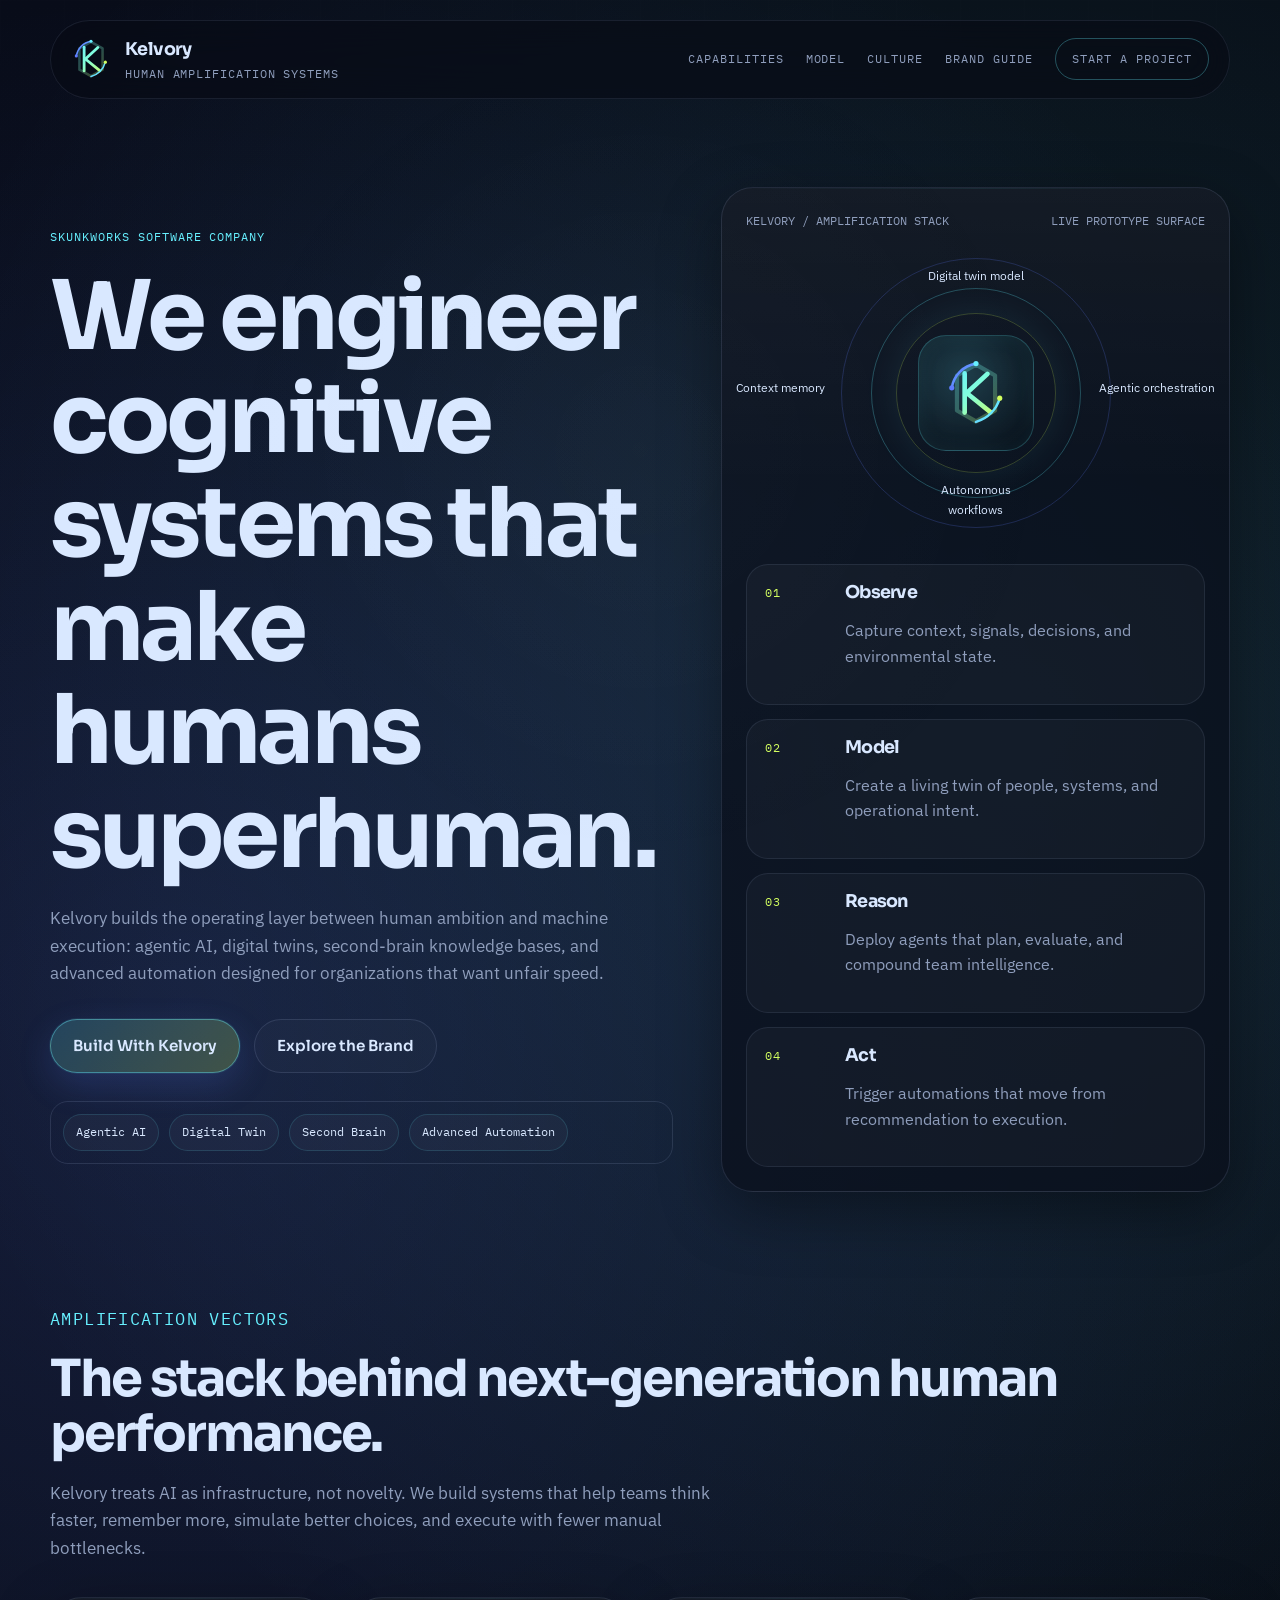
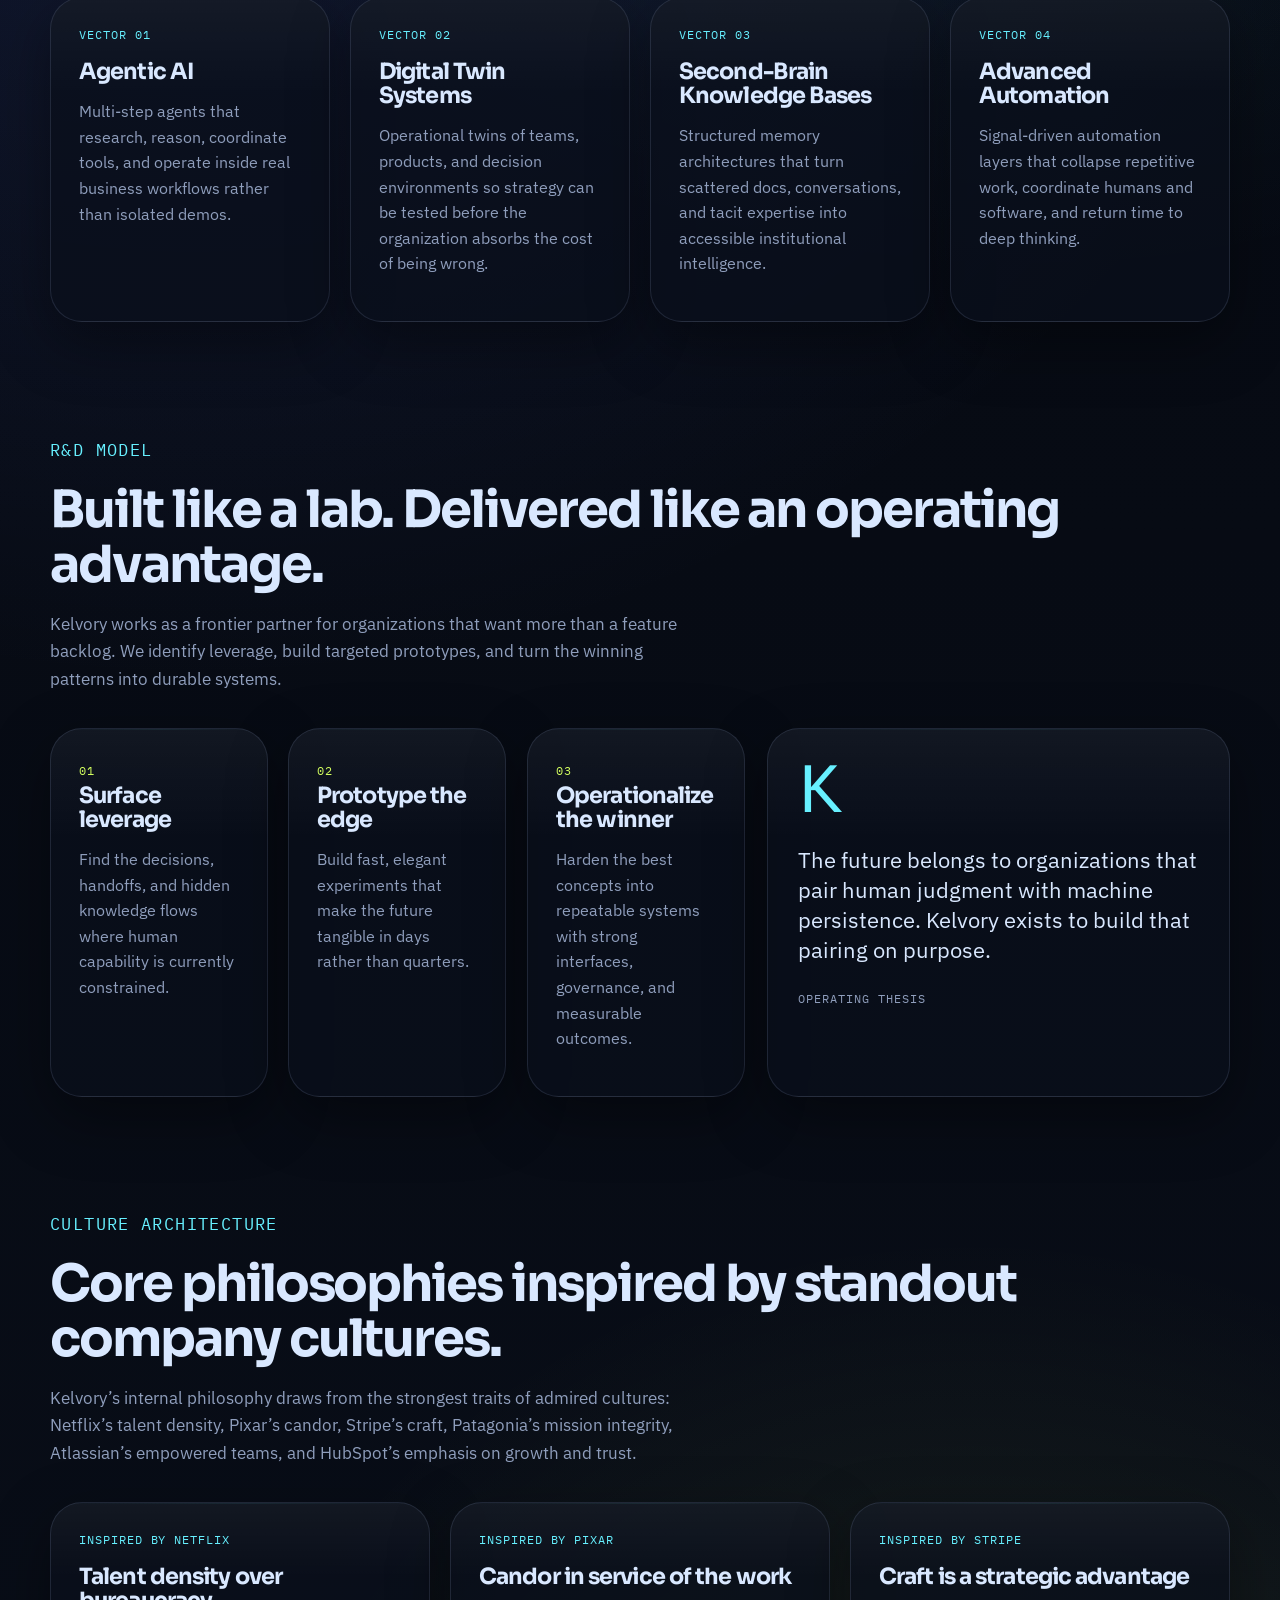
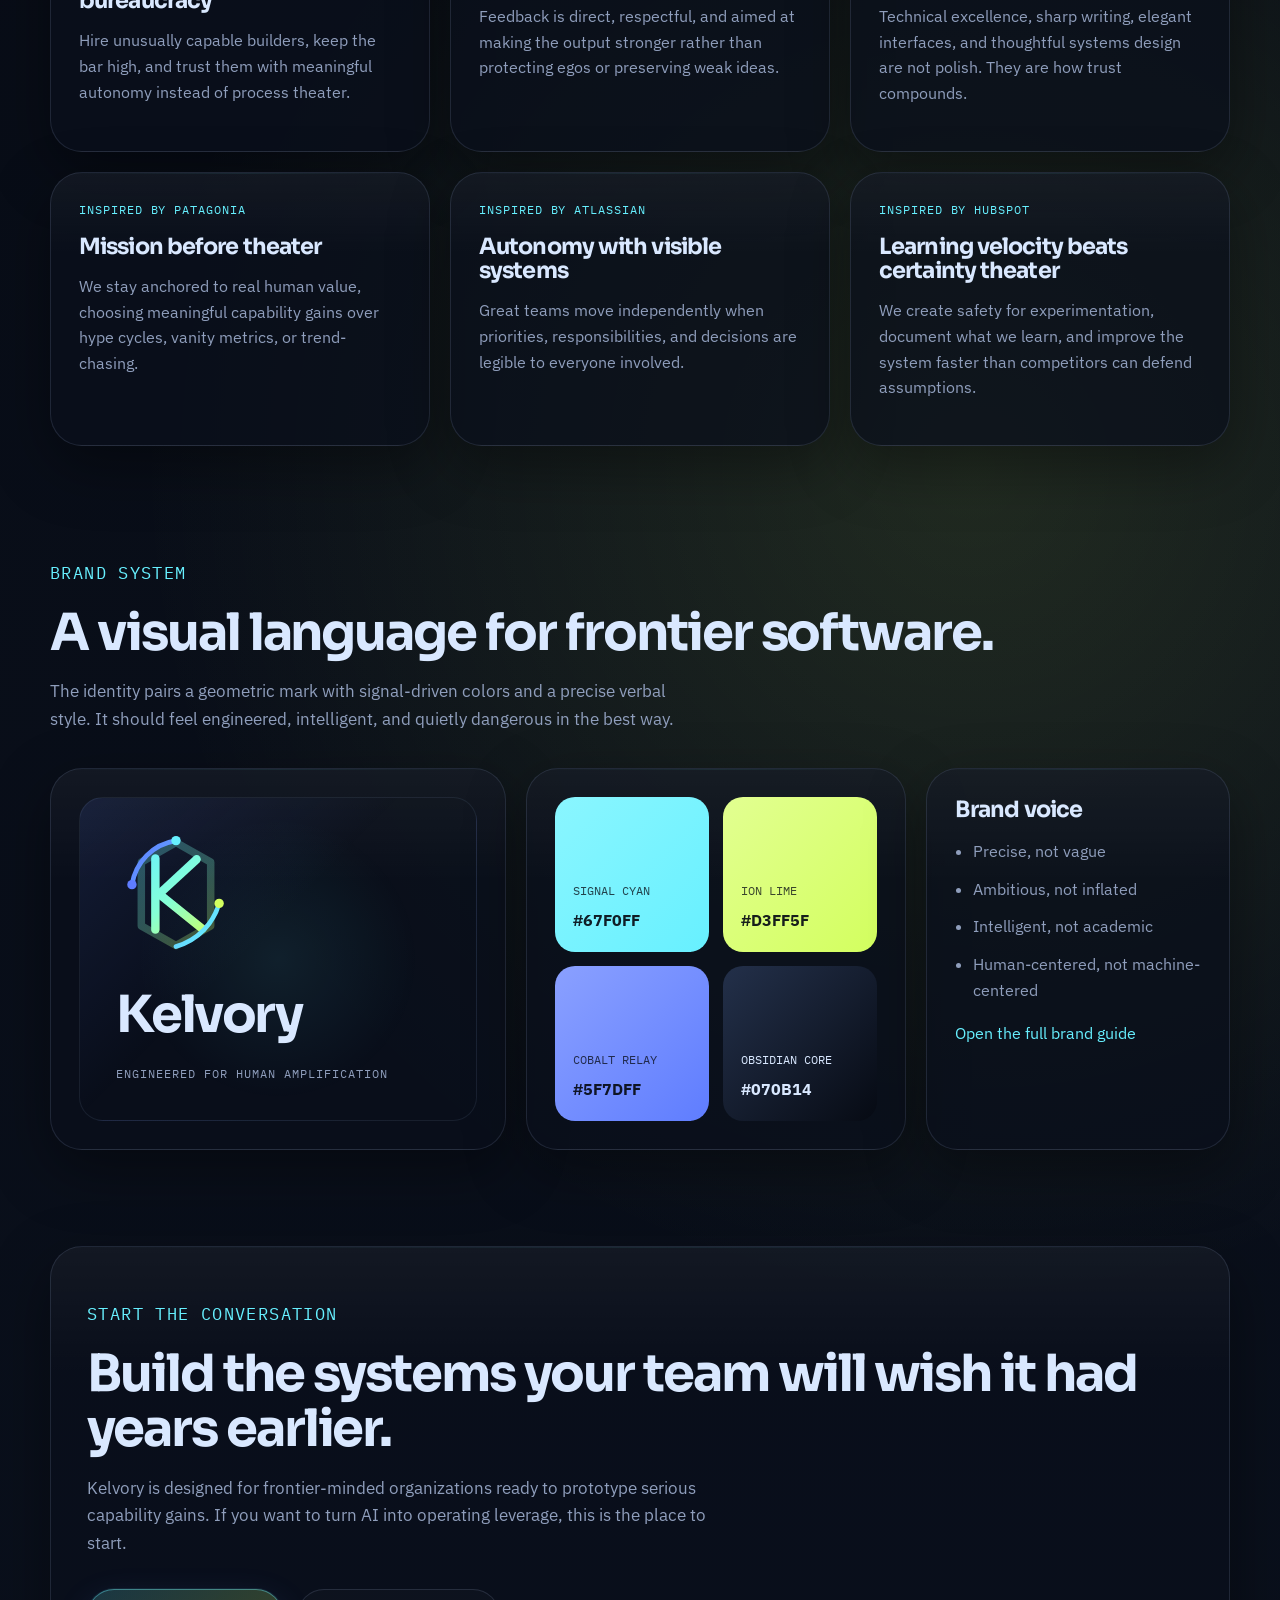
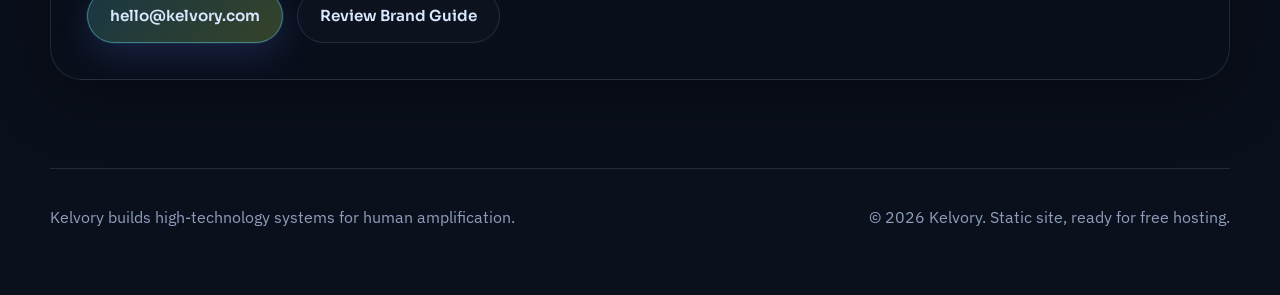
==== index.html @ db25cf28 "Initial Kelvory site" ====
<!doctype html>
<html lang="en">
  <head>
    <meta charset="utf-8">
    <meta name="viewport" content="width=device-width, initial-scale=1">
    <title>Kelvory | Engineered for Human Amplification</title>
    <meta
      name="description"
      content="Kelvory is a high-technology skunkworks company building agentic AI, digital twins, second-brain knowledge systems, and advanced automation."
    >
    <meta name="theme-color" content="#070b14">
    <link rel="icon" type="image/svg+xml" href="assets/favicon.svg">
    <link rel="preconnect" href="https://fonts.googleapis.com">
    <link rel="preconnect" href="https://fonts.gstatic.com" crossorigin>
    <link
      href="https://fonts.googleapis.com/css2?family=IBM+Plex+Mono:wght@400;500&family=IBM+Plex+Sans:wght@400;500;600;700&family=Sora:wght@400;600;700;800&display=swap"
      rel="stylesheet"
    >
    <link rel="stylesheet" href="styles.css">
  </head>
  <body>
    <div class="site-shell">
      <header class="site-header">
        <a class="brand" href="index.html" aria-label="Kelvory home">
          <img src="assets/logo-symbol.svg" alt="Kelvory logo symbol" width="40" height="40">
          <span class="brand-lockup">
            <strong>Kelvory</strong>
            <small>Human Amplification Systems</small>
          </span>
        </a>

        <nav class="site-nav" aria-label="Primary">
          <a href="#vectors">Capabilities</a>
          <a href="#model">Model</a>
          <a href="#culture">Culture</a>
          <a href="brand-guide.html">Brand Guide</a>
          <a class="nav-cta" href="#contact">Start a Project</a>
        </nav>
      </header>

      <main>
        <section class="section hero" id="top">
          <div class="hero-copy" data-reveal>
            <p class="eyebrow">Skunkworks Software Company</p>
            <h1>We engineer cognitive systems that make humans superhuman.</h1>
            <p class="hero-lede">
              Kelvory builds the operating layer between human ambition and machine execution:
              agentic AI, digital twins, second-brain knowledge bases, and advanced automation
              designed for organizations that want unfair speed.
            </p>

            <div class="cta-row">
              <a class="button button-primary" href="#contact">Build With Kelvory</a>
              <a class="button button-secondary" href="brand-guide.html">Explore the Brand</a>
            </div>

            <div class="signal-bar" aria-label="Kelvory positioning">
              <span>Agentic AI</span>
              <span>Digital Twin</span>
              <span>Second Brain</span>
              <span>Advanced Automation</span>
            </div>
          </div>

          <div class="hero-visual" data-reveal>
            <div class="lab-panel">
              <div class="panel-chrome">
                <span>Kelvory / Amplification Stack</span>
                <span>Live Prototype Surface</span>
              </div>

              <div class="signal-core" aria-hidden="true">
                <div class="core-ring"></div>
                <div class="core-ring alt"></div>
                <div class="core-ring pulse"></div>
                <div class="core-node">
                  <img src="assets/logo-symbol.svg" alt="" width="66" height="66">
                </div>
                <span class="core-label top">Digital twin model</span>
                <span class="core-label right">Agentic orchestration</span>
                <span class="core-label left">Context memory</span>
                <span class="core-label bottom">Autonomous workflows</span>
              </div>

              <div class="stack-list">
                <article class="stack-row">
                  <span class="stack-index">01</span>
                  <div>
                    <h2>Observe</h2>
                    <p>Capture context, signals, decisions, and environmental state.</p>
                  </div>
                </article>
                <article class="stack-row">
                  <span class="stack-index">02</span>
                  <div>
                    <h2>Model</h2>
                    <p>Create a living twin of people, systems, and operational intent.</p>
                  </div>
                </article>
                <article class="stack-row">
                  <span class="stack-index">03</span>
                  <div>
                    <h2>Reason</h2>
                    <p>Deploy agents that plan, evaluate, and compound team intelligence.</p>
                  </div>
                </article>
                <article class="stack-row">
                  <span class="stack-index">04</span>
                  <div>
                    <h2>Act</h2>
                    <p>Trigger automations that move from recommendation to execution.</p>
                  </div>
                </article>
              </div>
            </div>
          </div>
        </section>

        <section class="section" id="vectors">
          <div class="section-heading" data-reveal>
            <p class="eyebrow">Amplification Vectors</p>
            <h2>The stack behind next-generation human performance.</h2>
            <p>
              Kelvory treats AI as infrastructure, not novelty. We build systems that help teams
              think faster, remember more, simulate better choices, and execute with fewer manual
              bottlenecks.
            </p>
          </div>

          <div class="card-grid">
            <article class="feature-card" data-reveal>
              <p class="card-tag">Vector 01</p>
              <h3>Agentic AI</h3>
              <p>
                Multi-step agents that research, reason, coordinate tools, and operate inside real
                business workflows rather than isolated demos.
              </p>
            </article>

            <article class="feature-card" data-reveal>
              <p class="card-tag">Vector 02</p>
              <h3>Digital Twin Systems</h3>
              <p>
                Operational twins of teams, products, and decision environments so strategy can be
                tested before the organization absorbs the cost of being wrong.
              </p>
            </article>

            <article class="feature-card" data-reveal>
              <p class="card-tag">Vector 03</p>
              <h3>Second-Brain Knowledge Bases</h3>
              <p>
                Structured memory architectures that turn scattered docs, conversations, and tacit
                expertise into accessible institutional intelligence.
              </p>
            </article>

            <article class="feature-card" data-reveal>
              <p class="card-tag">Vector 04</p>
              <h3>Advanced Automation</h3>
              <p>
                Signal-driven automation layers that collapse repetitive work, coordinate humans
                and software, and return time to deep thinking.
              </p>
            </article>
          </div>
        </section>

        <section class="section" id="model">
          <div class="section-heading" data-reveal>
            <p class="eyebrow">R&amp;D Model</p>
            <h2>Built like a lab. Delivered like an operating advantage.</h2>
            <p>
              Kelvory works as a frontier partner for organizations that want more than a feature
              backlog. We identify leverage, build targeted prototypes, and turn the winning
              patterns into durable systems.
            </p>
          </div>

          <div class="process-layout">
            <div class="process-grid">
              <article class="process-card" data-reveal>
                <span class="process-step">01</span>
                <h3>Surface leverage</h3>
                <p>
                  Find the decisions, handoffs, and hidden knowledge flows where human capability
                  is currently constrained.
                </p>
              </article>

              <article class="process-card" data-reveal>
                <span class="process-step">02</span>
                <h3>Prototype the edge</h3>
                <p>
                  Build fast, elegant experiments that make the future tangible in days rather than
                  quarters.
                </p>
              </article>

              <article class="process-card" data-reveal>
                <span class="process-step">03</span>
                <h3>Operationalize the winner</h3>
                <p>
                  Harden the best concepts into repeatable systems with strong interfaces,
                  governance, and measurable outcomes.
                </p>
              </article>
            </div>

            <aside class="signal-quote" data-reveal>
              <p class="quote-mark">K</p>
              <p class="quote-copy">
                The future belongs to organizations that pair human judgment with machine
                persistence. Kelvory exists to build that pairing on purpose.
              </p>
              <p class="quote-meta">Operating thesis</p>
            </aside>
          </div>
        </section>

        <section class="section" id="culture">
          <div class="section-heading" data-reveal>
            <p class="eyebrow">Culture Architecture</p>
            <h2>Core philosophies inspired by standout company cultures.</h2>
            <p>
              Kelvory’s internal philosophy draws from the strongest traits of admired cultures:
              Netflix’s talent density, Pixar’s candor, Stripe’s craft, Patagonia’s mission
              integrity, Atlassian’s empowered teams, and HubSpot’s emphasis on growth and trust.
            </p>
          </div>

          <div class="philosophy-grid">
            <article class="philosophy-card" data-reveal>
              <p class="card-tag">Inspired by Netflix</p>
              <h3>Talent density over bureaucracy</h3>
              <p>
                Hire unusually capable builders, keep the bar high, and trust them with meaningful
                autonomy instead of process theater.
              </p>
            </article>

            <article class="philosophy-card" data-reveal>
              <p class="card-tag">Inspired by Pixar</p>
              <h3>Candor in service of the work</h3>
              <p>
                Feedback is direct, respectful, and aimed at making the output stronger rather than
                protecting egos or preserving weak ideas.
              </p>
            </article>

            <article class="philosophy-card" data-reveal>
              <p class="card-tag">Inspired by Stripe</p>
              <h3>Craft is a strategic advantage</h3>
              <p>
                Technical excellence, sharp writing, elegant interfaces, and thoughtful systems
                design are not polish. They are how trust compounds.
              </p>
            </article>

            <article class="philosophy-card" data-reveal>
              <p class="card-tag">Inspired by Patagonia</p>
              <h3>Mission before theater</h3>
              <p>
                We stay anchored to real human value, choosing meaningful capability gains over
                hype cycles, vanity metrics, or trend-chasing.
              </p>
            </article>

            <article class="philosophy-card" data-reveal>
              <p class="card-tag">Inspired by Atlassian</p>
              <h3>Autonomy with visible systems</h3>
              <p>
                Great teams move independently when priorities, responsibilities, and decisions are
                legible to everyone involved.
              </p>
            </article>

            <article class="philosophy-card" data-reveal>
              <p class="card-tag">Inspired by HubSpot</p>
              <h3>Learning velocity beats certainty theater</h3>
              <p>
                We create safety for experimentation, document what we learn, and improve the
                system faster than competitors can defend assumptions.
              </p>
            </article>
          </div>
        </section>

        <section class="section brand-preview" id="brand">
          <div class="section-heading" data-reveal>
            <p class="eyebrow">Brand System</p>
            <h2>A visual language for frontier software.</h2>
            <p>
              The identity pairs a geometric mark with signal-driven colors and a precise verbal
              style. It should feel engineered, intelligent, and quietly dangerous in the best way.
            </p>
          </div>

          <div class="brand-showcase">
            <article class="brand-panel logo-panel" data-reveal>
              <div class="logo-stage">
                <img src="assets/logo-symbol.svg" alt="Kelvory symbol" width="120" height="120">
                <div class="logo-word">
                  <strong>Kelvory</strong>
                  <span>Engineered for Human Amplification</span>
                </div>
              </div>
            </article>

            <article class="brand-panel palette-panel" data-reveal>
              <div class="swatch-grid">
                <div class="swatch cyan">
                  <span>Signal Cyan</span>
                  <strong>#67F0FF</strong>
                </div>
                <div class="swatch lime">
                  <span>Ion Lime</span>
                  <strong>#D3FF5F</strong>
                </div>
                <div class="swatch cobalt">
                  <span>Cobalt Relay</span>
                  <strong>#5F7DFF</strong>
                </div>
                <div class="swatch obsidian">
                  <span>Obsidian Core</span>
                  <strong>#070B14</strong>
                </div>
              </div>
            </article>

            <article class="brand-panel voice-panel" data-reveal>
              <h3>Brand voice</h3>
              <ul class="voice-list">
                <li>Precise, not vague</li>
                <li>Ambitious, not inflated</li>
                <li>Intelligent, not academic</li>
                <li>Human-centered, not machine-centered</li>
              </ul>
              <a class="text-link" href="brand-guide.html">Open the full brand guide</a>
            </article>
          </div>
        </section>

        <section class="section contact-section" id="contact">
          <div class="contact-panel" data-reveal>
            <p class="eyebrow">Start the Conversation</p>
            <h2>Build the systems your team will wish it had years earlier.</h2>
            <p>
              Kelvory is designed for frontier-minded organizations ready to prototype serious
              capability gains. If you want to turn AI into operating leverage, this is the place
              to start.
            </p>
            <div class="cta-row">
              <a class="button button-primary" href="mailto:hello@kelvory.com">hello@kelvory.com</a>
              <a class="button button-secondary" href="brand-guide.html">Review Brand Guide</a>
            </div>
          </div>
        </section>
      </main>

      <footer class="site-footer">
        <p>Kelvory builds high-technology systems for human amplification.</p>
        <p>&copy; <span data-current-year></span> Kelvory. Static site, ready for free hosting.</p>
      </footer>
    </div>

    <script src="script.js"></script>
  </body>
</html>
---- styles.css ----
:root {
  --bg: #070b14;
  --bg-elevated: rgba(16, 25, 43, 0.72);
  --panel: rgba(10, 16, 28, 0.74);
  --panel-solid: #0f1728;
  --line: rgba(133, 152, 186, 0.2);
  --line-strong: rgba(133, 152, 186, 0.35);
  --text: #d9e8ff;
  --muted: #8f9ebc;
  --cyan: #67f0ff;
  --lime: #d3ff5f;
  --cobalt: #5f7dff;
  --coral: #ff8a70;
  --radius-xl: 32px;
  --radius-lg: 24px;
  --radius-md: 18px;
  --shadow: 0 20px 60px rgba(0, 0, 0, 0.38);
  --content-width: 1180px;
}

*,
*::before,
*::after {
  box-sizing: border-box;
}

html {
  scroll-behavior: smooth;
}

body {
  margin: 0;
  min-width: 320px;
  background:
    radial-gradient(circle at 15% 20%, rgba(95, 125, 255, 0.18), transparent 30%),
    radial-gradient(circle at 80% 14%, rgba(103, 240, 255, 0.12), transparent 26%),
    radial-gradient(circle at 76% 72%, rgba(211, 255, 95, 0.12), transparent 22%),
    linear-gradient(180deg, #050811 0%, #070b14 42%, #0a101c 100%);
  color: var(--text);
  font-family: "IBM Plex Sans", sans-serif;
  line-height: 1.6;
}

body::before,
body::after {
  content: "";
  inset: 0;
  pointer-events: none;
  position: fixed;
}

body::before {
  background:
    linear-gradient(rgba(255, 255, 255, 0.03) 1px, transparent 1px),
    linear-gradient(90deg, rgba(255, 255, 255, 0.03) 1px, transparent 1px);
  background-size: 64px 64px;
  mask-image: linear-gradient(180deg, rgba(255, 255, 255, 0.2), transparent 88%);
}

body::after {
  background:
    radial-gradient(circle at center, rgba(255, 255, 255, 0.08), transparent 55%);
  opacity: 0.28;
}

img {
  display: block;
  max-width: 100%;
}

a {
  color: inherit;
  text-decoration: none;
}

p,
li {
  color: var(--muted);
}

h1,
h2,
h3,
strong {
  color: var(--text);
}

h1,
h2,
h3 {
  font-family: "Sora", sans-serif;
  line-height: 1.08;
  letter-spacing: -0.04em;
  margin: 0;
}

h1 {
  font-size: clamp(3.2rem, 8vw, 6rem);
}

h2 {
  font-size: clamp(2rem, 4vw, 3.25rem);
}

h3 {
  font-size: 1.4rem;
}

.site-shell {
  margin: 0 auto;
  max-width: calc(var(--content-width) + 80px);
  padding: 0 20px 48px;
  position: relative;
}

.site-header {
  align-items: center;
  backdrop-filter: blur(20px);
  background: rgba(7, 11, 20, 0.6);
  border: 1px solid rgba(133, 152, 186, 0.14);
  border-radius: 999px;
  display: flex;
  gap: 20px;
  justify-content: space-between;
  margin: 20px auto 0;
  max-width: var(--content-width);
  padding: 14px 20px;
  position: sticky;
  top: 18px;
  z-index: 20;
}

.brand {
  align-items: center;
  display: inline-flex;
  gap: 14px;
  min-width: 0;
}

.brand-lockup {
  display: flex;
  flex-direction: column;
  gap: 2px;
}

.brand-lockup strong {
  font-family: "Sora", sans-serif;
  font-size: 1.1rem;
  font-weight: 700;
  letter-spacing: -0.03em;
}

.brand-lockup small,
.site-nav a,
.eyebrow,
.card-tag,
.process-step,
.stack-index,
.quote-meta {
  font-family: "IBM Plex Mono", monospace;
  letter-spacing: 0.08em;
  text-transform: uppercase;
}

.brand-lockup small {
  color: var(--muted);
  font-size: 0.72rem;
}

.site-nav {
  align-items: center;
  display: flex;
  flex-wrap: wrap;
  gap: 12px 22px;
  justify-content: flex-end;
}

.site-nav a {
  color: var(--muted);
  font-size: 0.77rem;
}

.site-nav a:hover,
.site-nav a:focus-visible {
  color: var(--text);
}

.nav-cta {
  border: 1px solid rgba(103, 240, 255, 0.3);
  border-radius: 999px;
  color: var(--text);
  padding: 10px 16px;
}

.section {
  margin: 0 auto;
  max-width: var(--content-width);
  padding: 96px 0 0;
}

.hero {
  align-items: center;
  display: grid;
  gap: 48px;
  grid-template-columns: minmax(0, 1.1fr) minmax(320px, 0.9fr);
  min-height: calc(100vh - 180px);
  padding-top: 88px;
}

.hero-copy,
.hero-visual,
.feature-card,
.process-card,
.signal-quote,
.philosophy-card,
.brand-panel,
.guide-card,
.contact-panel {
  opacity: 0;
  transform: translateY(26px);
  transition:
    opacity 700ms ease,
    transform 700ms ease;
}

.is-visible {
  opacity: 1;
  transform: translateY(0);
}

.eyebrow {
  color: var(--cyan);
  font-size: 0.76rem;
  margin-bottom: 18px;
}

.hero-lede,
.section-heading p,
.contact-panel p {
  font-size: 1.08rem;
  max-width: 66ch;
}

.cta-row {
  display: flex;
  flex-wrap: wrap;
  gap: 14px;
  margin-top: 32px;
}

.button {
  border-radius: 999px;
  display: inline-flex;
  font-family: "Sora", sans-serif;
  font-size: 0.95rem;
  font-weight: 600;
  gap: 10px;
  justify-content: center;
  padding: 14px 22px;
  transition:
    transform 200ms ease,
    border-color 200ms ease,
    background 200ms ease;
}

.button:hover,
.button:focus-visible {
  transform: translateY(-2px);
}

.button-primary {
  background: linear-gradient(135deg, rgba(103, 240, 255, 0.18), rgba(211, 255, 95, 0.22));
  border: 1px solid rgba(103, 240, 255, 0.4);
  box-shadow: 0 0 0 1px rgba(103, 240, 255, 0.08), 0 12px 34px rgba(95, 125, 255, 0.18);
}

.button-secondary {
  background: rgba(255, 255, 255, 0.02);
  border: 1px solid var(--line);
}

.signal-bar {
  align-items: center;
  border: 1px solid var(--line);
  border-radius: 18px;
  display: flex;
  flex-wrap: wrap;
  gap: 10px;
  margin-top: 28px;
  padding: 12px;
}

.signal-bar span {
  background: rgba(255, 255, 255, 0.03);
  border: 1px solid rgba(103, 240, 255, 0.14);
  border-radius: 999px;
  color: var(--text);
  font-family: "IBM Plex Mono", monospace;
  font-size: 0.72rem;
  padding: 8px 12px;
}

.hero-visual {
  position: relative;
}

.lab-panel,
.brand-panel,
.feature-card,
.process-card,
.signal-quote,
.philosophy-card,
.guide-card,
.contact-panel {
  background:
    linear-gradient(180deg, rgba(255, 255, 255, 0.04), transparent 30%),
    var(--panel);
  border: 1px solid rgba(133, 152, 186, 0.18);
  border-radius: var(--radius-xl);
  box-shadow: var(--shadow);
  overflow: hidden;
  position: relative;
}

.lab-panel::before,
.brand-panel::before,
.feature-card::before,
.process-card::before,
.signal-quote::before,
.philosophy-card::before,
.guide-card::before,
.contact-panel::before {
  background: linear-gradient(90deg, transparent, rgba(103, 240, 255, 0.08), transparent);
  content: "";
  height: 1px;
  left: 0;
  position: absolute;
  top: 0;
  width: 100%;
}

.lab-panel {
  min-height: 620px;
  padding: 24px;
}

.panel-chrome {
  align-items: center;
  color: var(--muted);
  display: flex;
  font-family: "IBM Plex Mono", monospace;
  font-size: 0.72rem;
  justify-content: space-between;
  margin-bottom: 28px;
  text-transform: uppercase;
}

.signal-core {
  align-items: center;
  display: grid;
  justify-items: center;
  margin: 12px auto 36px;
  min-height: 270px;
  position: relative;
}

.core-ring,
.core-node,
.core-label {
  position: absolute;
}

.core-ring {
  border: 1px solid rgba(103, 240, 255, 0.26);
  border-radius: 50%;
  height: 210px;
  width: 210px;
  animation: orbit 16s linear infinite;
}

.core-ring.alt {
  animation-direction: reverse;
  border-color: rgba(95, 125, 255, 0.22);
  height: 270px;
  width: 270px;
}

.core-ring.pulse {
  animation: pulse 3.2s ease-in-out infinite;
  border-color: rgba(211, 255, 95, 0.2);
  box-shadow: 0 0 36px rgba(103, 240, 255, 0.08);
  height: 160px;
  width: 160px;
}

.core-node {
  align-items: center;
  background: radial-gradient(circle at 40% 35%, rgba(103, 240, 255, 0.18), rgba(7, 11, 20, 0.92));
  border: 1px solid rgba(103, 240, 255, 0.24);
  border-radius: 28px;
  box-shadow: inset 0 0 20px rgba(103, 240, 255, 0.08);
  display: grid;
  height: 116px;
  place-items: center;
  width: 116px;
}

.core-label {
  color: var(--text);
  font-size: 0.78rem;
  max-width: 120px;
  text-align: center;
}

.core-label.top {
  top: 8px;
}

.core-label.right {
  right: -10px;
  top: 48%;
  transform: translateY(-50%);
}

.core-label.bottom {
  bottom: 8px;
}

.core-label.left {
  left: -10px;
  top: 48%;
  transform: translateY(-50%);
}

.stack-list {
  display: grid;
  gap: 14px;
}

.stack-row {
  align-items: start;
  background: rgba(255, 255, 255, 0.03);
  border: 1px solid rgba(133, 152, 186, 0.14);
  border-radius: 22px;
  display: grid;
  gap: 16px;
  grid-template-columns: 64px minmax(0, 1fr);
  padding: 18px;
}

.stack-index,
.process-step {
  color: var(--lime);
  font-size: 0.78rem;
}

.stack-row h2 {
  font-size: 1.1rem;
  margin-bottom: 4px;
}

.section-heading {
  margin-bottom: 36px;
}

.card-grid,
.philosophy-grid,
.guide-grid {
  display: grid;
  gap: 20px;
}

.card-grid {
  grid-template-columns: repeat(4, minmax(0, 1fr));
}

.feature-card,
.philosophy-card,
.process-card,
.guide-card {
  padding: 28px;
}

.card-tag {
  color: var(--cyan);
  font-size: 0.74rem;
  margin: 0 0 14px;
}

.feature-card h3,
.philosophy-card h3,
.process-card h3,
.brand-panel h3,
.guide-card h3 {
  margin-bottom: 10px;
}

.process-layout {
  align-items: start;
  display: grid;
  gap: 22px;
  grid-template-columns: minmax(0, 1.2fr) minmax(280px, 0.8fr);
}

.process-grid {
  display: grid;
  gap: 20px;
  grid-template-columns: repeat(3, minmax(0, 1fr));
}

.signal-quote {
  min-height: 100%;
  padding: 30px;
}

.quote-mark {
  color: var(--cyan);
  font-family: "Sora", sans-serif;
  font-size: 4rem;
  line-height: 1;
  margin: 0 0 18px;
}

.quote-copy {
  color: var(--text);
  font-size: 1.35rem;
  line-height: 1.4;
  margin-bottom: 24px;
}

.quote-meta {
  color: var(--muted);
  font-size: 0.76rem;
}

.philosophy-grid {
  grid-template-columns: repeat(3, minmax(0, 1fr));
}

.brand-showcase {
  display: grid;
  gap: 20px;
  grid-template-columns: 1.2fr 1fr 0.8fr;
}

.brand-panel {
  padding: 28px;
}

.logo-panel {
  min-height: 320px;
}

.logo-stage {
  align-items: center;
  background:
    linear-gradient(135deg, rgba(95, 125, 255, 0.12), transparent 45%),
    radial-gradient(circle at center, rgba(103, 240, 255, 0.08), transparent 55%);
  border: 1px solid rgba(133, 152, 186, 0.12);
  border-radius: 24px;
  display: grid;
  gap: 20px;
  height: 100%;
  justify-items: start;
  padding: 36px;
}

.logo-word strong {
  display: block;
  font-family: "Sora", sans-serif;
  font-size: clamp(2.2rem, 4vw, 3.6rem);
  letter-spacing: -0.05em;
}

.logo-word span {
  color: var(--muted);
  display: block;
  font-family: "IBM Plex Mono", monospace;
  font-size: 0.78rem;
  letter-spacing: 0.08em;
  margin-top: 8px;
  text-transform: uppercase;
}

.swatch-grid,
.palette-guide {
  display: grid;
  gap: 14px;
}

.swatch-grid {
  grid-template-columns: repeat(2, minmax(0, 1fr));
  height: 100%;
}

.swatch,
.guide-swatch {
  border-radius: 20px;
  display: flex;
  flex-direction: column;
  gap: 8px;
  justify-content: flex-end;
  min-height: 150px;
  padding: 18px;
}

.swatch span,
.guide-swatch span {
  color: rgba(7, 11, 20, 0.76);
  font-family: "IBM Plex Mono", monospace;
  font-size: 0.72rem;
  text-transform: uppercase;
}

.swatch strong,
.guide-swatch strong {
  color: rgba(7, 11, 20, 0.92);
  font-size: 1rem;
}

.guide-swatch small {
  color: rgba(7, 11, 20, 0.74);
  max-width: 28ch;
}

.cyan {
  background: linear-gradient(135deg, #8af6ff, #67f0ff);
}

.lime {
  background: linear-gradient(135deg, #e2ff91, #d3ff5f);
}

.cobalt {
  background: linear-gradient(135deg, #8aa0ff, #5f7dff);
}

.obsidian {
  background: linear-gradient(135deg, #23304a, #070b14);
}

.obsidian span,
.obsidian strong,
.obsidian small {
  color: #d9e8ff;
}

.alloy {
  background: linear-gradient(135deg, #edf4ff, #d9e8ff);
}

.graphite {
  background: linear-gradient(135deg, #9ba7bf, #6e7b97);
}

.voice-list,
.guide-list {
  display: grid;
  gap: 12px;
  margin: 18px 0 0;
  padding-left: 18px;
}

.text-link {
  color: var(--cyan);
  display: inline-block;
  margin-top: 18px;
}

.contact-panel {
  padding: 36px;
}

.site-footer {
  align-items: center;
  border-top: 1px solid var(--line);
  display: flex;
  gap: 16px;
  justify-content: space-between;
  margin: 88px auto 0;
  max-width: var(--content-width);
  padding-top: 20px;
}

.guide-page .section {
  padding-top: 72px;
}

.guide-hero {
  min-height: auto;
  padding-top: 92px;
}

.guide-grid {
  grid-template-columns: repeat(2, minmax(0, 1fr));
}

.guide-card.wide {
  grid-column: 1 / -1;
}

.logo-guide,
.message-grid {
  display: grid;
  gap: 24px;
  grid-template-columns: auto minmax(0, 1fr);
}

.message-grid {
  grid-template-columns: repeat(2, minmax(0, 1fr));
}

[data-reveal] {
  will-change: transform, opacity;
}

@keyframes orbit {
  from {
    transform: rotate(0deg);
  }
  to {
    transform: rotate(360deg);
  }
}

@keyframes pulse {
  0%,
  100% {
    opacity: 0.55;
    transform: scale(0.98);
  }
  50% {
    opacity: 1;
    transform: scale(1.04);
  }
}

@media (max-width: 1120px) {
  .hero,
  .process-layout,
  .brand-showcase {
    grid-template-columns: 1fr;
  }

  .card-grid,
  .process-grid,
  .philosophy-grid {
    grid-template-columns: repeat(2, minmax(0, 1fr));
  }
}

@media (max-width: 820px) {
  .site-header,
  .site-footer {
    border-radius: 28px;
    flex-direction: column;
    text-align: center;
  }

  .brand {
    justify-content: center;
  }

  .site-nav {
    justify-content: center;
  }

  .section {
    padding-top: 72px;
  }

  .hero {
    gap: 28px;
    padding-top: 64px;
  }

  .card-grid,
  .process-grid,
  .philosophy-grid,
  .guide-grid,
  .message-grid {
    grid-template-columns: 1fr;
  }

  .logo-guide {
    grid-template-columns: 1fr;
  }

  .lab-panel {
    min-height: auto;
  }

  .core-label.right,
  .core-label.left {
    left: 50%;
    right: auto;
    top: auto;
    transform: translateX(-50%);
  }

  .core-label.left {
    bottom: 42px;
  }

  .core-label.right {
    top: 42px;
  }
}

@media (max-width: 560px) {
  .site-shell {
    padding: 0 14px 36px;
  }

  .site-header {
    margin-top: 14px;
    padding: 16px;
  }

  .section {
    padding-top: 60px;
  }

  .feature-card,
  .process-card,
  .philosophy-card,
  .brand-panel,
  .guide-card,
  .signal-quote,
  .contact-panel {
    padding: 22px;
  }

  .signal-core {
    min-height: 230px;
  }

  .core-ring {
    height: 180px;
    width: 180px;
  }

  .core-ring.alt {
    height: 228px;
    width: 228px;
  }

  .core-node {
    height: 96px;
    width: 96px;
  }

  .swatch-grid {
    grid-template-columns: 1fr;
  }

  .signal-bar {
    padding: 10px;
  }

  .cta-row {
    flex-direction: column;
  }

  .button {
    width: 100%;
  }
}

@media (prefers-reduced-motion: reduce) {
  html {
    scroll-behavior: auto;
  }

  *,
  *::before,
  *::after {
    animation-duration: 0.01ms !important;
    animation-iteration-count: 1 !important;
    transition-duration: 0.01ms !important;
  }

  .hero-copy,
  .hero-visual,
  .feature-card,
  .process-card,
  .signal-quote,
  .philosophy-card,
  .brand-panel,
  .guide-card,
  .contact-panel {
    opacity: 1;
    transform: none;
  }
}
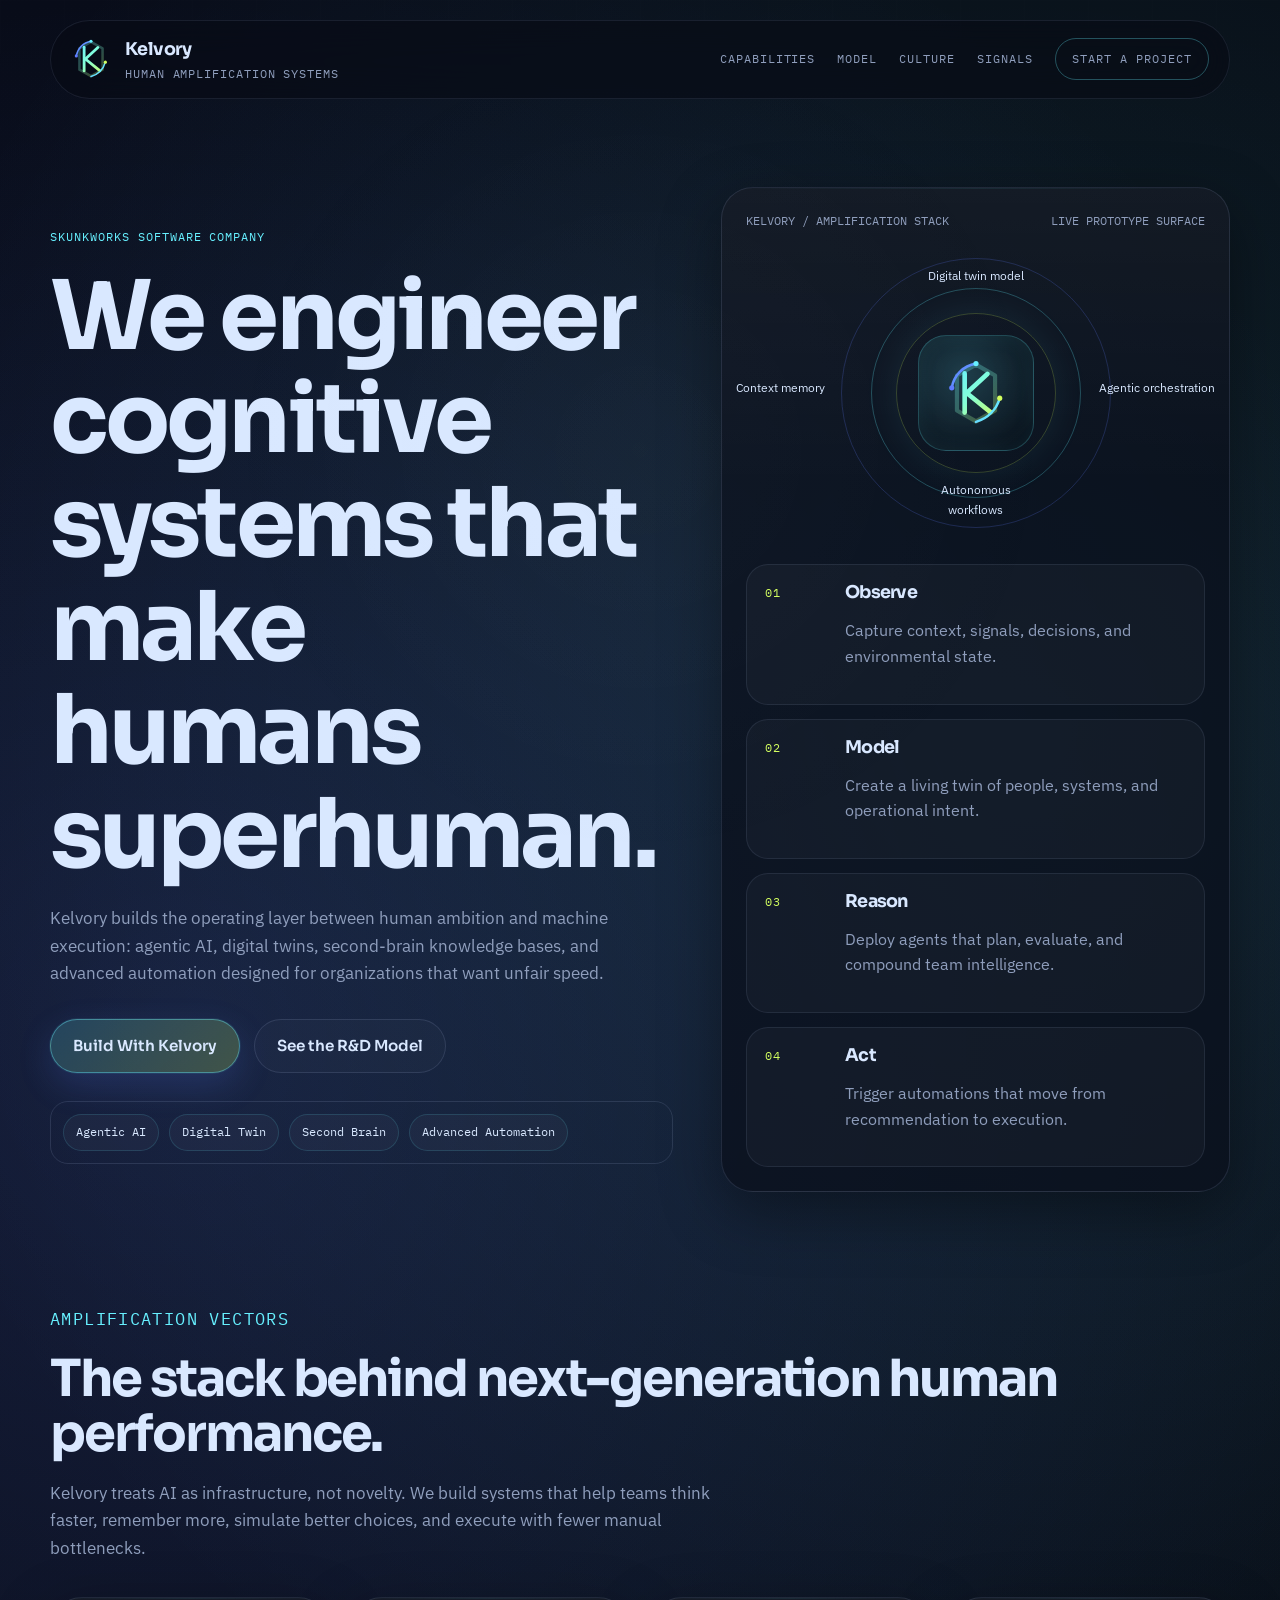
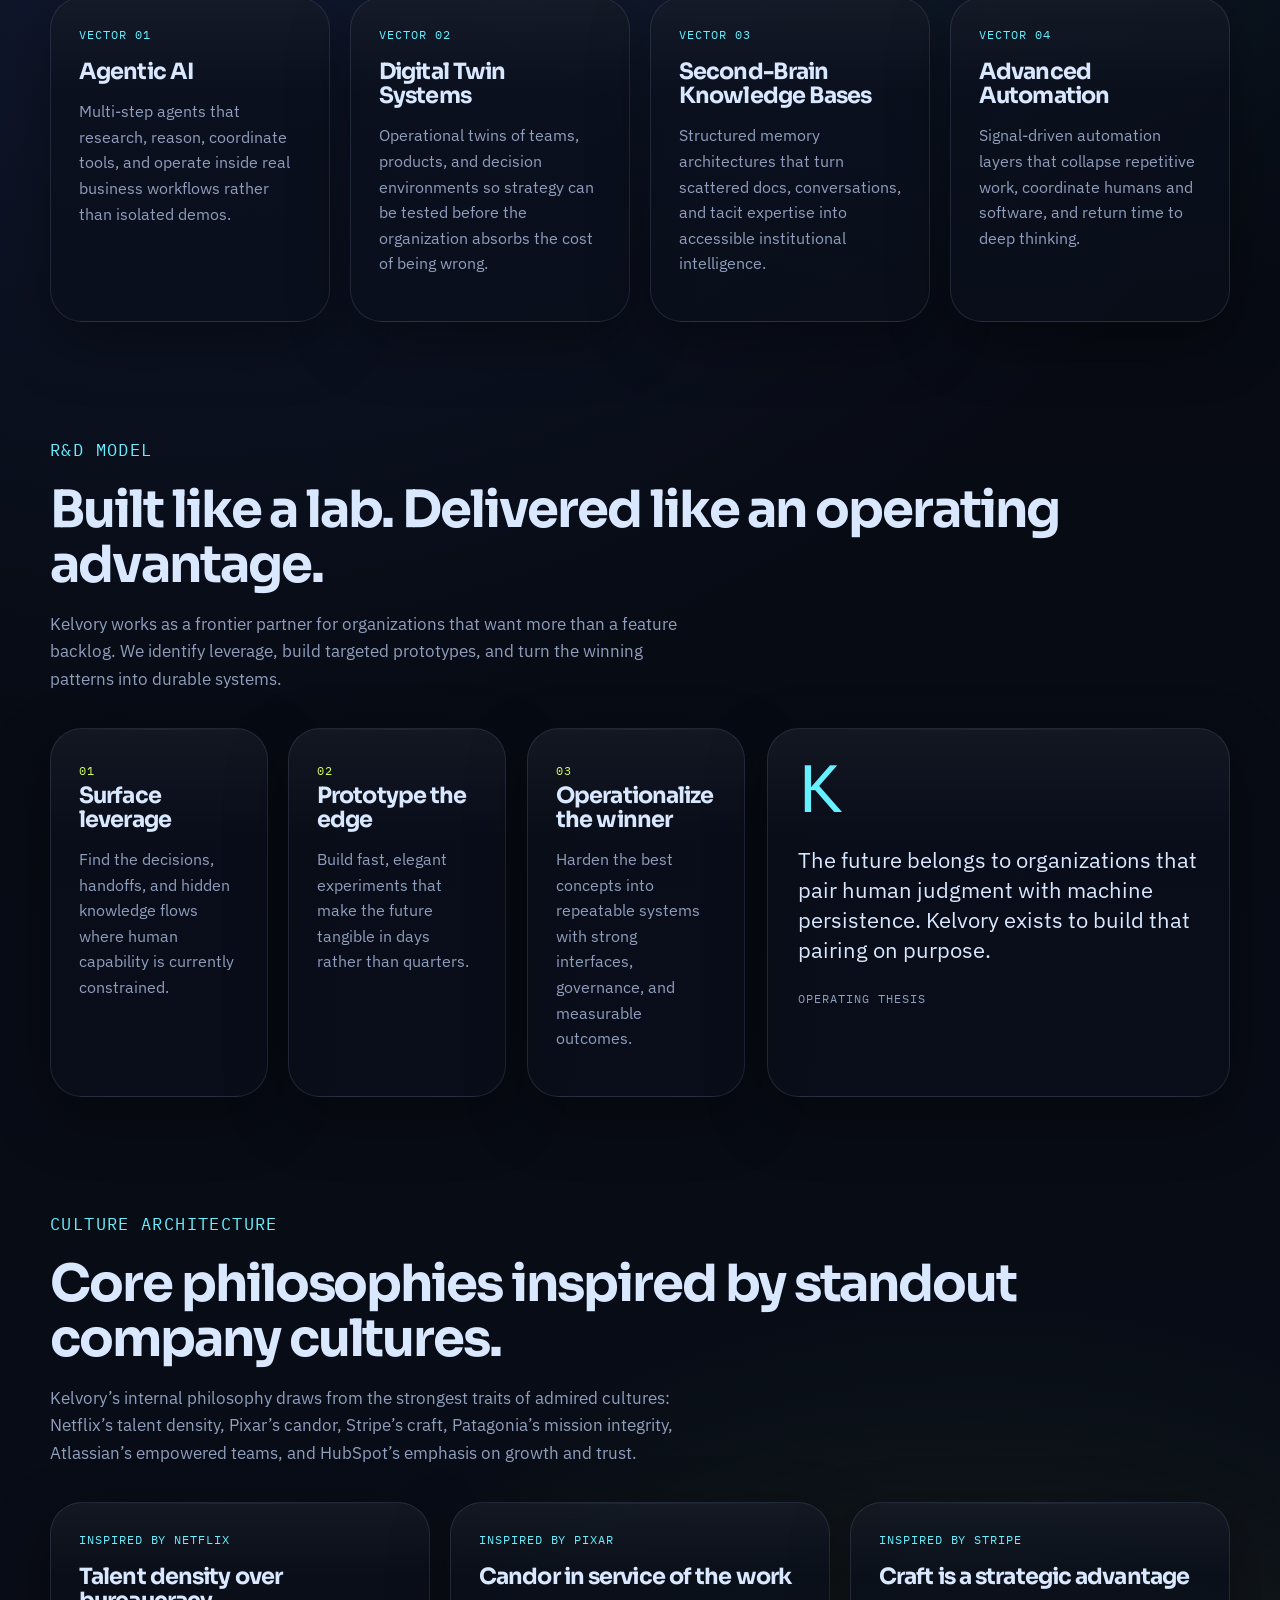
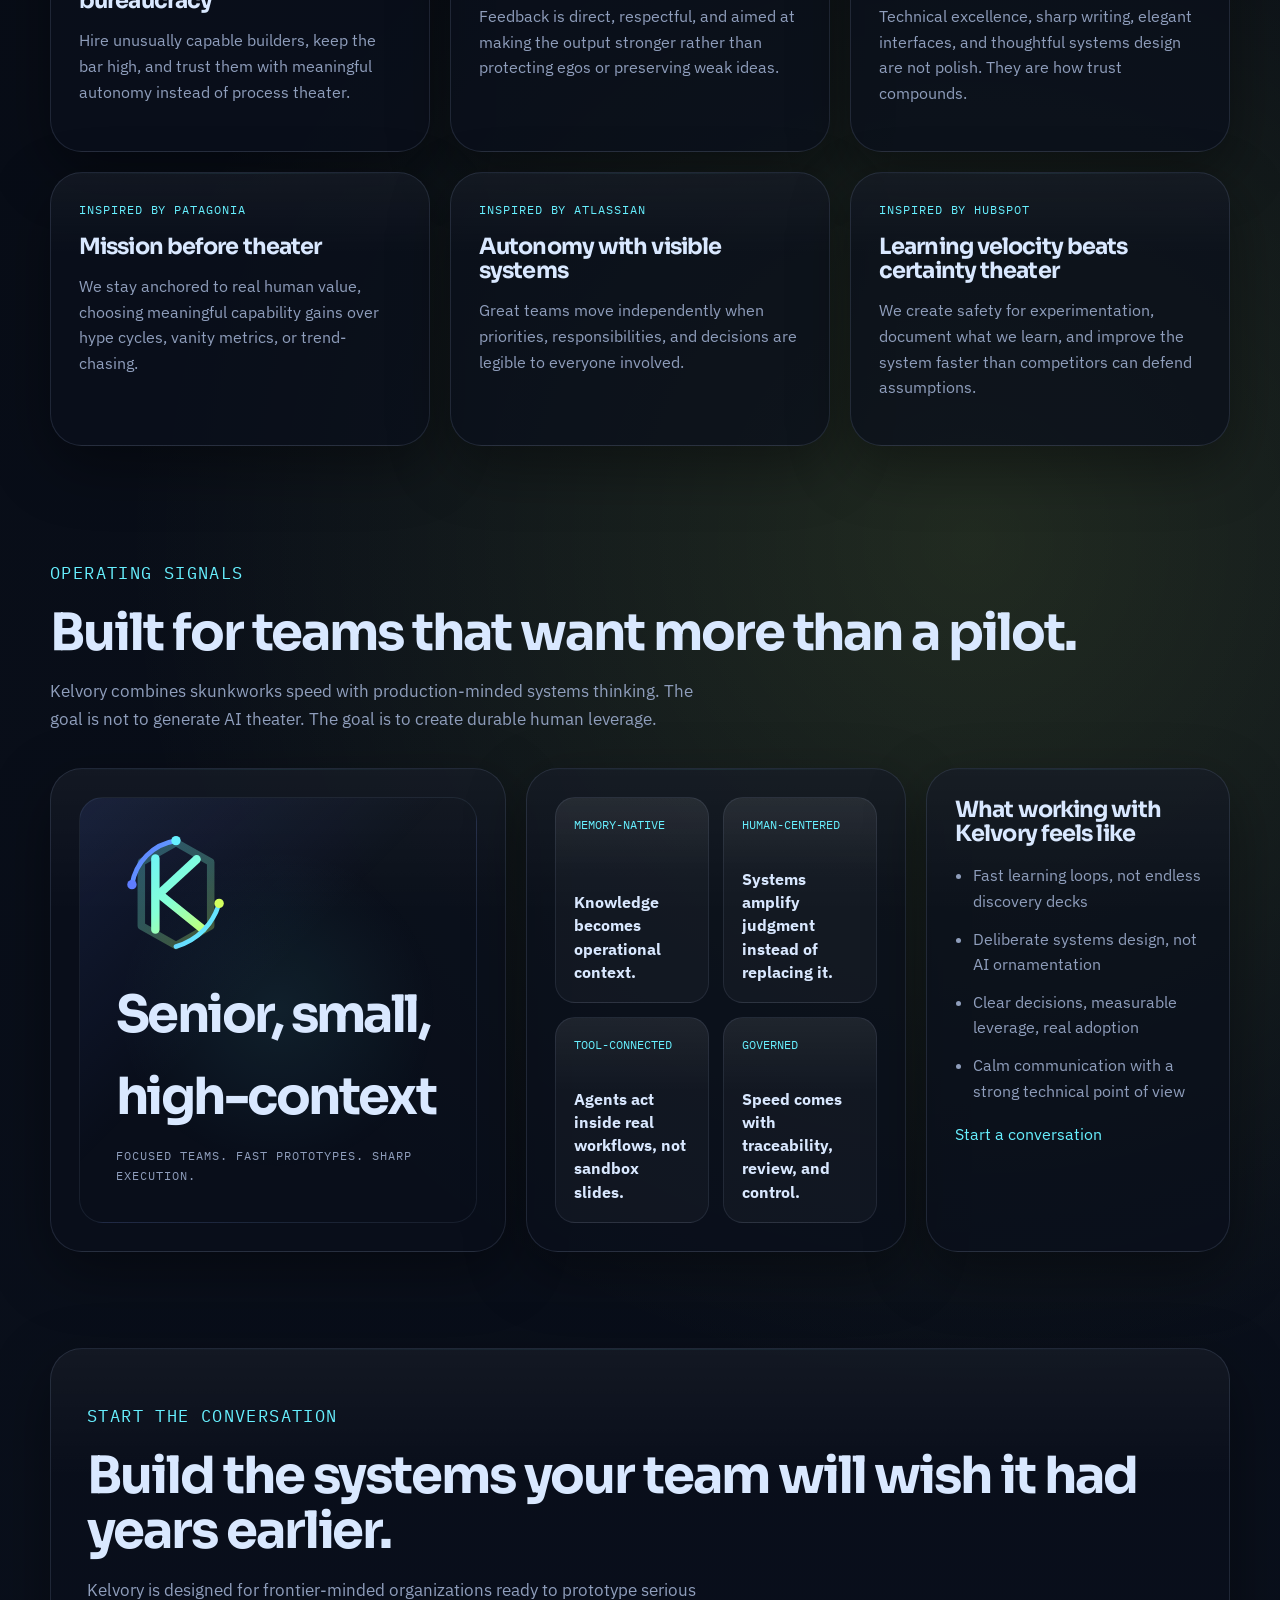
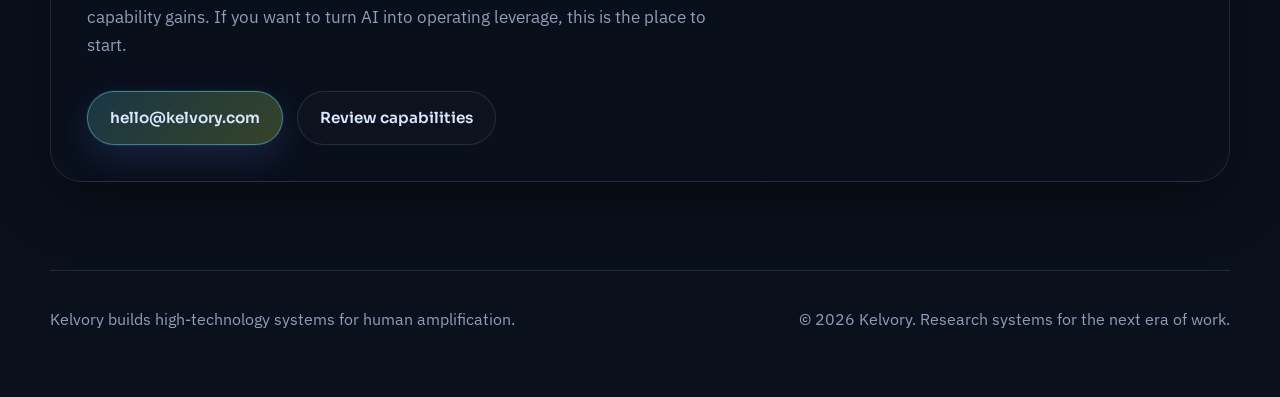
==== commit 8fb423d6: "Hide internal brand guide from public site" ====
--- a/index.html
+++ b/index.html
@@ -16,24 +16,38 @@
       href="https://fonts.googleapis.com/css2?family=IBM+Plex+Mono:wght@400;500&family=IBM+Plex+Sans:wght@400;500;600;700&family=Sora:wght@400;600;700;800&display=swap"
       rel="stylesheet"
     >
+    <script>
+      document.documentElement.classList.add("js");
+    </script>
     <link rel="stylesheet" href="styles.css">
   </head>
   <body>
     <div class="site-shell">
       <header class="site-header">
-        <a class="brand" href="index.html" aria-label="Kelvory home">
-          <img src="assets/logo-symbol.svg" alt="Kelvory logo symbol" width="40" height="40">
-          <span class="brand-lockup">
-            <strong>Kelvory</strong>
-            <small>Human Amplification Systems</small>
-          </span>
-        </a>
-
-        <nav class="site-nav" aria-label="Primary">
+        <div class="header-row">
+          <a class="brand" href="./" aria-label="Kelvory home">
+            <img src="assets/logo-symbol.svg" alt="Kelvory logo symbol" width="40" height="40">
+            <span class="brand-lockup">
+              <strong>Kelvory</strong>
+              <small>Human Amplification Systems</small>
+            </span>
+          </a>
+
+          <button
+            class="menu-toggle"
+            type="button"
+            aria-expanded="false"
+            aria-controls="site-nav"
+          >
+            Menu
+          </button>
+        </div>
+
+        <nav class="site-nav" id="site-nav" aria-label="Primary">
           <a href="#vectors">Capabilities</a>
           <a href="#model">Model</a>
           <a href="#culture">Culture</a>
-          <a href="brand-guide.html">Brand Guide</a>
+          <a href="#signals">Signals</a>
           <a class="nav-cta" href="#contact">Start a Project</a>
         </nav>
       </header>
@@ -51,7 +65,7 @@
 
             <div class="cta-row">
               <a class="button button-primary" href="#contact">Build With Kelvory</a>
-              <a class="button button-secondary" href="brand-guide.html">Explore the Brand</a>
+              <a class="button button-secondary" href="#model">See the R&amp;D Model</a>
             </div>
 
             <div class="signal-bar" aria-label="Kelvory positioning">
@@ -286,13 +300,13 @@
           </div>
         </section>
 
-        <section class="section brand-preview" id="brand">
+        <section class="section brand-preview" id="signals">
           <div class="section-heading" data-reveal>
-            <p class="eyebrow">Brand System</p>
-            <h2>A visual language for frontier software.</h2>
-            <p>
-              The identity pairs a geometric mark with signal-driven colors and a precise verbal
-              style. It should feel engineered, intelligent, and quietly dangerous in the best way.
+            <p class="eyebrow">Operating Signals</p>
+            <h2>Built for teams that want more than a pilot.</h2>
+            <p>
+              Kelvory combines skunkworks speed with production-minded systems thinking. The goal
+              is not to generate AI theater. The goal is to create durable human leverage.
             </p>
           </div>
 
@@ -301,42 +315,42 @@
               <div class="logo-stage">
                 <img src="assets/logo-symbol.svg" alt="Kelvory symbol" width="120" height="120">
                 <div class="logo-word">
-                  <strong>Kelvory</strong>
-                  <span>Engineered for Human Amplification</span>
+                  <strong>Senior, small, high-context</strong>
+                  <span>Focused teams. Fast prototypes. Sharp execution.</span>
                 </div>
               </div>
             </article>
 
             <article class="brand-panel palette-panel" data-reveal>
-              <div class="swatch-grid">
-                <div class="swatch cyan">
-                  <span>Signal Cyan</span>
-                  <strong>#67F0FF</strong>
-                </div>
-                <div class="swatch lime">
-                  <span>Ion Lime</span>
-                  <strong>#D3FF5F</strong>
-                </div>
-                <div class="swatch cobalt">
-                  <span>Cobalt Relay</span>
-                  <strong>#5F7DFF</strong>
-                </div>
-                <div class="swatch obsidian">
-                  <span>Obsidian Core</span>
-                  <strong>#070B14</strong>
+              <div class="signal-grid">
+                <div class="signal-tile">
+                  <span>Memory-native</span>
+                  <strong>Knowledge becomes operational context.</strong>
+                </div>
+                <div class="signal-tile">
+                  <span>Human-centered</span>
+                  <strong>Systems amplify judgment instead of replacing it.</strong>
+                </div>
+                <div class="signal-tile">
+                  <span>Tool-connected</span>
+                  <strong>Agents act inside real workflows, not sandbox slides.</strong>
+                </div>
+                <div class="signal-tile">
+                  <span>Governed</span>
+                  <strong>Speed comes with traceability, review, and control.</strong>
                 </div>
               </div>
             </article>
 
             <article class="brand-panel voice-panel" data-reveal>
-              <h3>Brand voice</h3>
+              <h3>What working with Kelvory feels like</h3>
               <ul class="voice-list">
-                <li>Precise, not vague</li>
-                <li>Ambitious, not inflated</li>
-                <li>Intelligent, not academic</li>
-                <li>Human-centered, not machine-centered</li>
+                <li>Fast learning loops, not endless discovery decks</li>
+                <li>Deliberate systems design, not AI ornamentation</li>
+                <li>Clear decisions, measurable leverage, real adoption</li>
+                <li>Calm communication with a strong technical point of view</li>
               </ul>
-              <a class="text-link" href="brand-guide.html">Open the full brand guide</a>
+              <a class="text-link" href="#contact">Start a conversation</a>
             </article>
           </div>
         </section>
@@ -352,7 +366,7 @@
             </p>
             <div class="cta-row">
               <a class="button button-primary" href="mailto:hello@kelvory.com">hello@kelvory.com</a>
-              <a class="button button-secondary" href="brand-guide.html">Review Brand Guide</a>
+              <a class="button button-secondary" href="#vectors">Review capabilities</a>
             </div>
           </div>
         </section>
@@ -360,7 +374,7 @@
 
       <footer class="site-footer">
         <p>Kelvory builds high-technology systems for human amplification.</p>
-        <p>&copy; <span data-current-year></span> Kelvory. Static site, ready for free hosting.</p>
+        <p>&copy; <span data-current-year></span> Kelvory. Research systems for the next era of work.</p>
       </footer>
     </div>
 
--- a/styles.css
+++ b/styles.css
@@ -130,6 +130,13 @@
   z-index: 20;
 }
 
+.header-row {
+  align-items: center;
+  display: flex;
+  gap: 20px;
+  min-width: 0;
+}
+
 .brand {
   align-items: center;
   display: inline-flex;
@@ -167,12 +174,27 @@
   font-size: 0.72rem;
 }
 
+.menu-toggle {
+  background: transparent;
+  border: 1px solid rgba(103, 240, 255, 0.28);
+  border-radius: 999px;
+  color: var(--text);
+  cursor: pointer;
+  display: none;
+  font-family: "IBM Plex Mono", monospace;
+  font-size: 0.74rem;
+  letter-spacing: 0.08em;
+  padding: 10px 14px;
+  text-transform: uppercase;
+}
+
 .site-nav {
   align-items: center;
   display: flex;
   flex-wrap: wrap;
   gap: 12px 22px;
   justify-content: flex-end;
+  margin-left: auto;
 }
 
 .site-nav a {
@@ -196,6 +218,7 @@
   margin: 0 auto;
   max-width: var(--content-width);
   padding: 96px 0 0;
+  scroll-margin-top: 132px;
 }
 
 .hero {
@@ -207,15 +230,15 @@
   padding-top: 88px;
 }
 
-.hero-copy,
-.hero-visual,
-.feature-card,
-.process-card,
-.signal-quote,
-.philosophy-card,
-.brand-panel,
-.guide-card,
-.contact-panel {
+.js .hero-copy,
+.js .hero-visual,
+.js .feature-card,
+.js .process-card,
+.js .signal-quote,
+.js .philosophy-card,
+.js .brand-panel,
+.js .guide-card,
+.js .contact-panel {
   opacity: 0;
   transform: translateY(26px);
   transition:
@@ -223,6 +246,7 @@
     transform 700ms ease;
 }
 
+.js .is-visible,
 .is-visible {
   opacity: 1;
   transform: translateY(0);
@@ -582,17 +606,20 @@
   text-transform: uppercase;
 }
 
+.signal-grid,
 .swatch-grid,
 .palette-guide {
   display: grid;
   gap: 14px;
 }
 
+.signal-grid,
 .swatch-grid {
   grid-template-columns: repeat(2, minmax(0, 1fr));
   height: 100%;
 }
 
+.signal-tile,
 .swatch,
 .guide-swatch {
   border-radius: 20px;
@@ -604,6 +631,27 @@
   padding: 18px;
 }
 
+.signal-tile {
+  background:
+    linear-gradient(180deg, rgba(255, 255, 255, 0.05), transparent 36%),
+    rgba(255, 255, 255, 0.03);
+  border: 1px solid rgba(133, 152, 186, 0.14);
+  justify-content: space-between;
+}
+
+.signal-tile span {
+  color: var(--cyan);
+  font-family: "IBM Plex Mono", monospace;
+  font-size: 0.72rem;
+  text-transform: uppercase;
+}
+
+.signal-tile strong {
+  color: var(--text);
+  font-size: 1rem;
+  line-height: 1.45;
+}
+
 .swatch span,
 .guide-swatch span {
   color: rgba(7, 11, 20, 0.76);
@@ -757,16 +805,54 @@
     text-align: center;
   }
 
+  .site-header {
+    align-items: stretch;
+    gap: 14px;
+  }
+
+  .header-row {
+    justify-content: space-between;
+    width: 100%;
+  }
+
   .brand {
+    justify-content: flex-start;
+  }
+
+  .menu-toggle {
+    display: inline-flex;
     justify-content: center;
   }
 
   .site-nav {
+    display: none;
+    grid-template-columns: repeat(2, minmax(0, 1fr));
+    justify-content: stretch;
+    margin-left: 0;
+    width: 100%;
+  }
+
+  .site-nav.is-open {
+    display: grid;
+  }
+
+  .site-nav a {
+    align-items: center;
+    border: 1px solid rgba(133, 152, 186, 0.14);
+    border-radius: 16px;
+    display: flex;
     justify-content: center;
+    min-height: 46px;
+    padding: 10px 12px;
+  }
+
+  .site-nav .nav-cta {
+    grid-column: 1 / -1;
   }
 
   .section {
     padding-top: 72px;
+    scroll-margin-top: 112px;
   }
 
   .hero {
@@ -817,8 +903,13 @@
     padding: 16px;
   }
 
+  h1 {
+    font-size: clamp(2.8rem, 15vw, 4.2rem);
+  }
+
   .section {
     padding-top: 60px;
+    scroll-margin-top: 104px;
   }
 
   .feature-card,
@@ -850,6 +941,7 @@
     width: 96px;
   }
 
+  .signal-grid,
   .swatch-grid {
     grid-template-columns: 1fr;
   }
@@ -880,15 +972,15 @@
     transition-duration: 0.01ms !important;
   }
 
-  .hero-copy,
-  .hero-visual,
-  .feature-card,
-  .process-card,
-  .signal-quote,
-  .philosophy-card,
-  .brand-panel,
-  .guide-card,
-  .contact-panel {
+  .js .hero-copy,
+  .js .hero-visual,
+  .js .feature-card,
+  .js .process-card,
+  .js .signal-quote,
+  .js .philosophy-card,
+  .js .brand-panel,
+  .js .guide-card,
+  .js .contact-panel {
     opacity: 1;
     transform: none;
   }
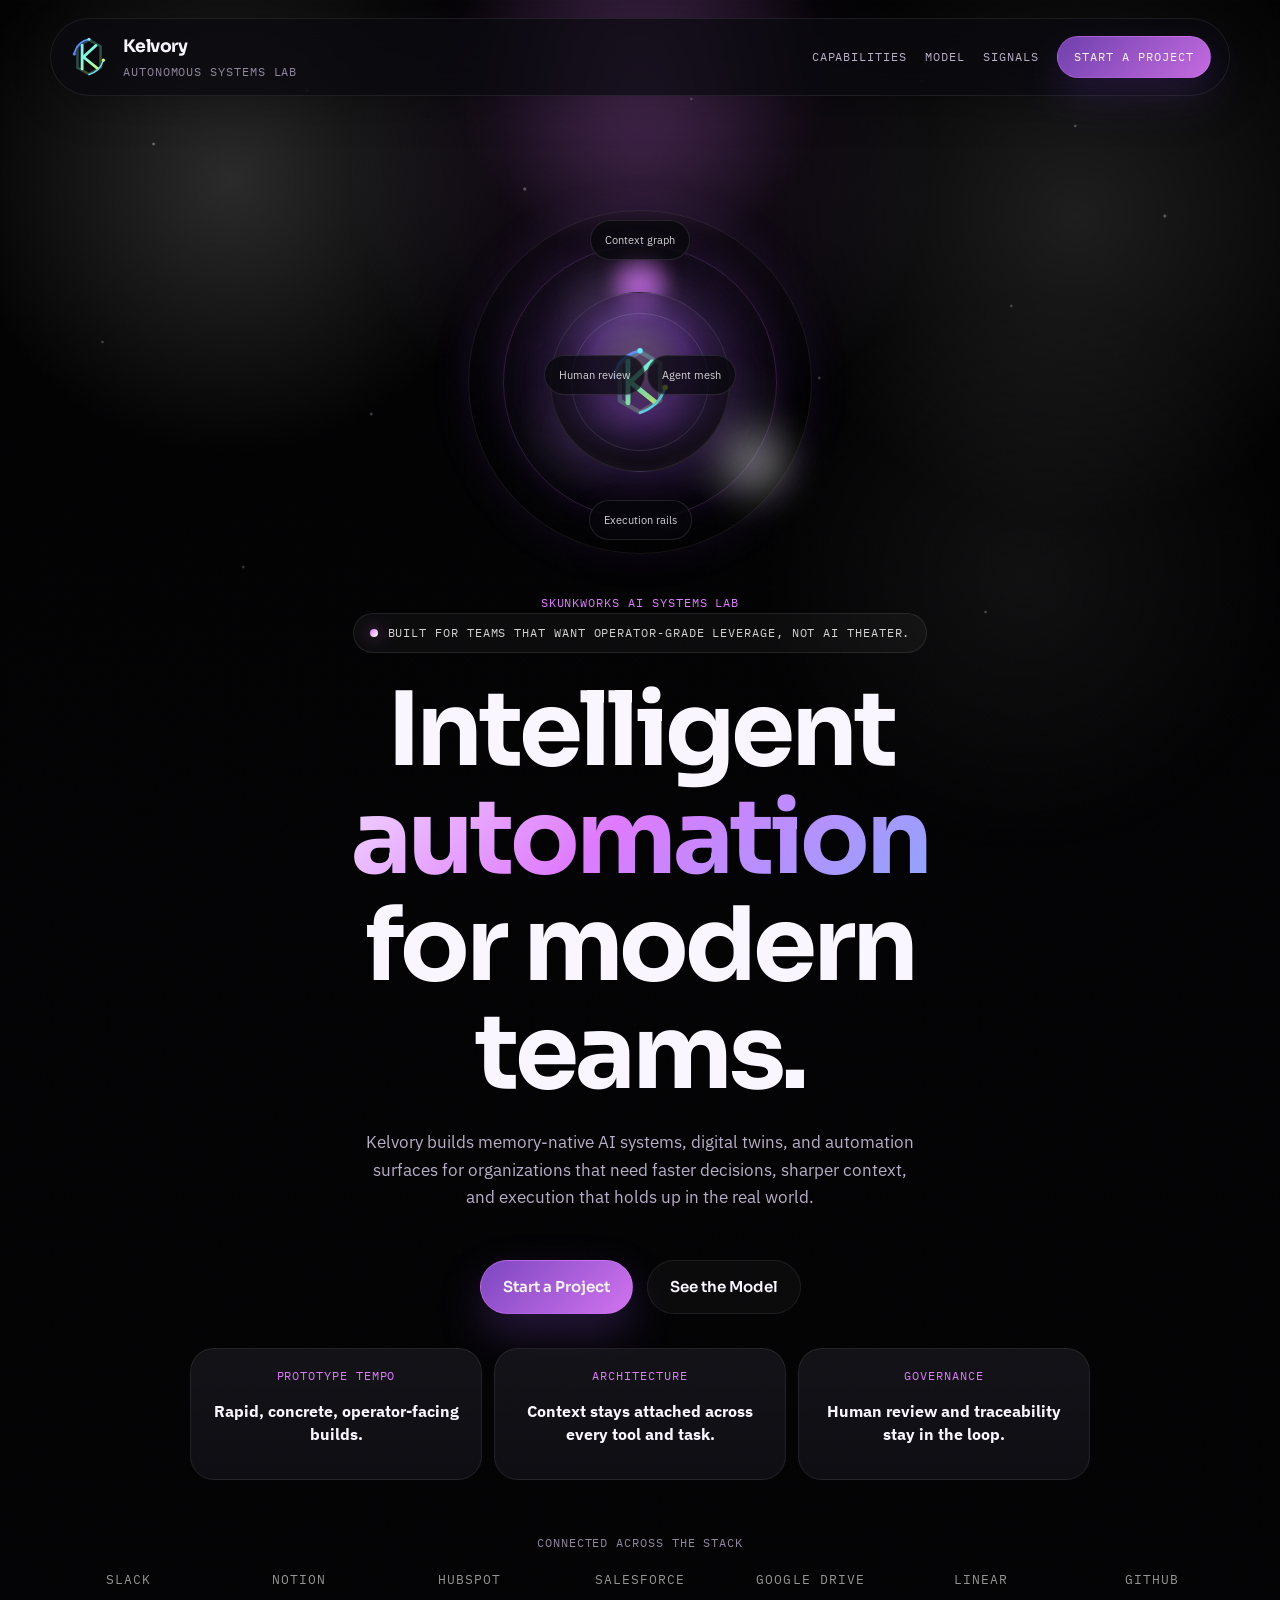
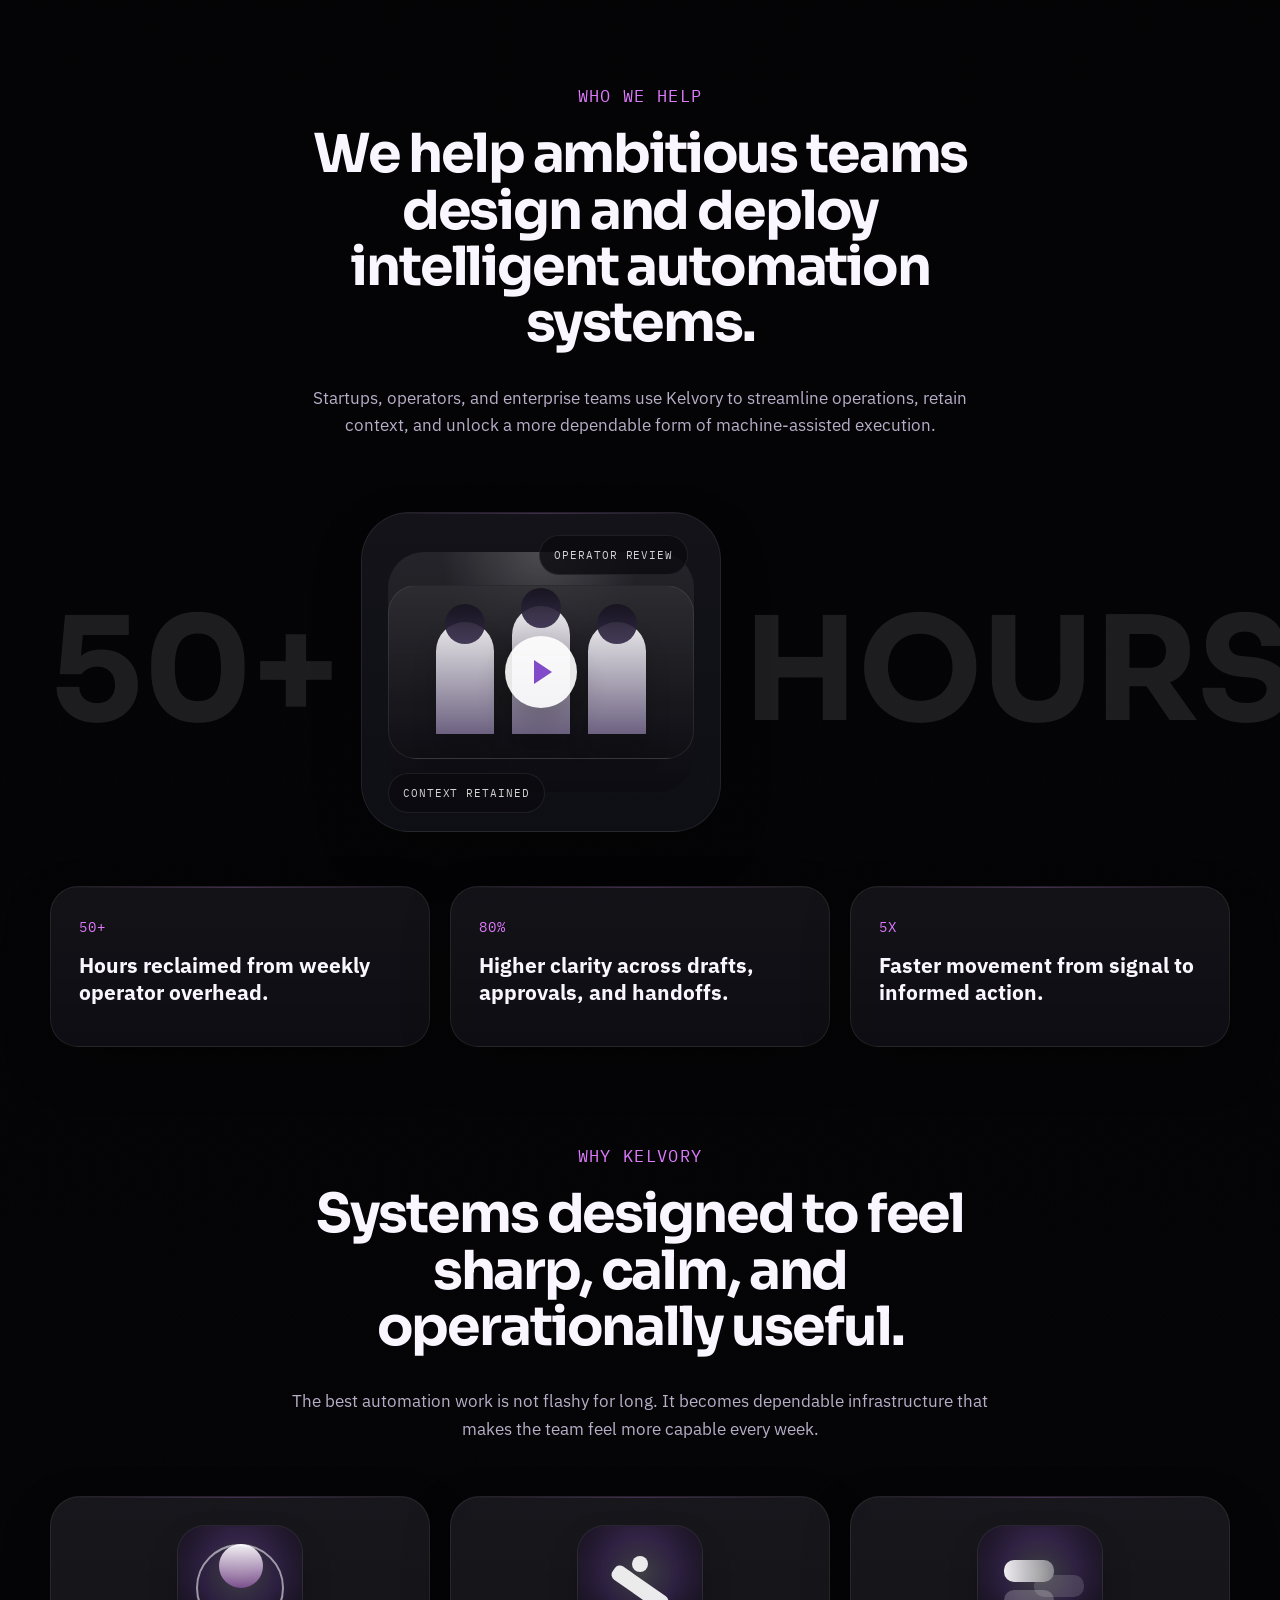
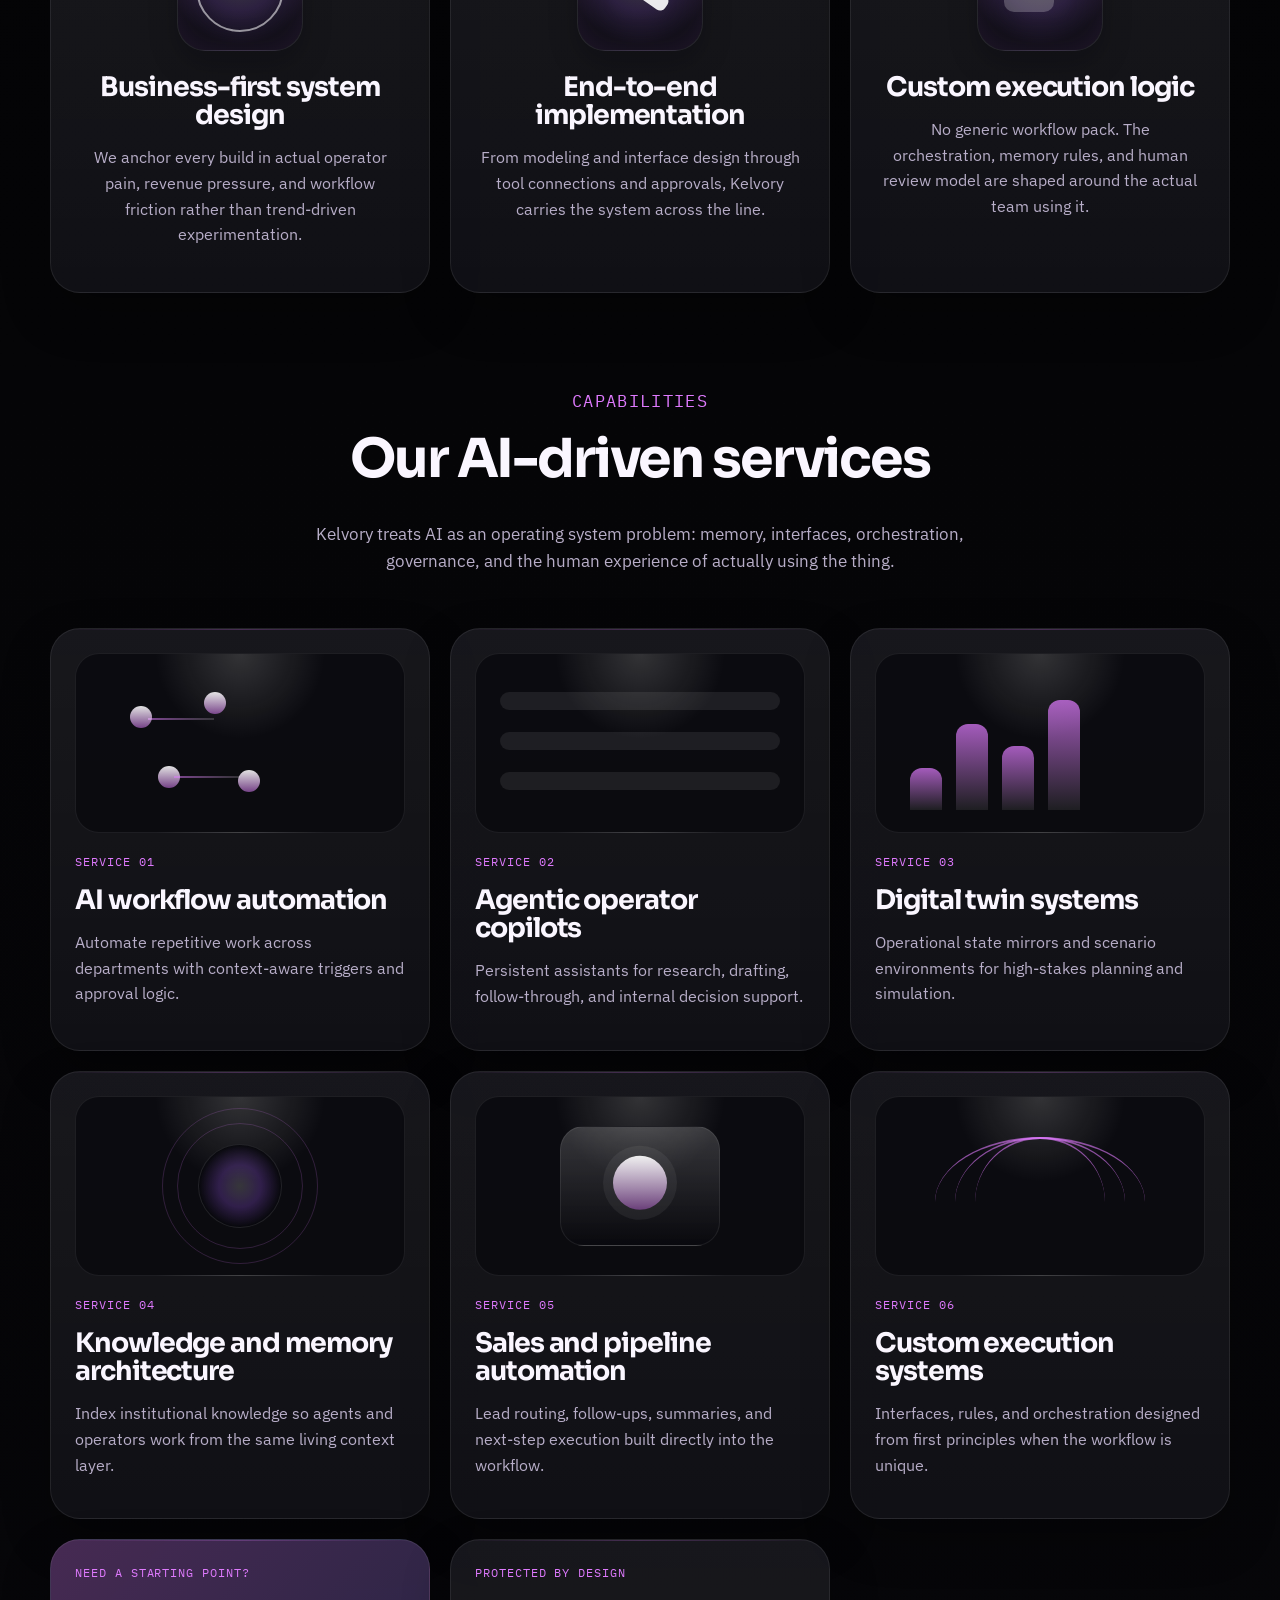
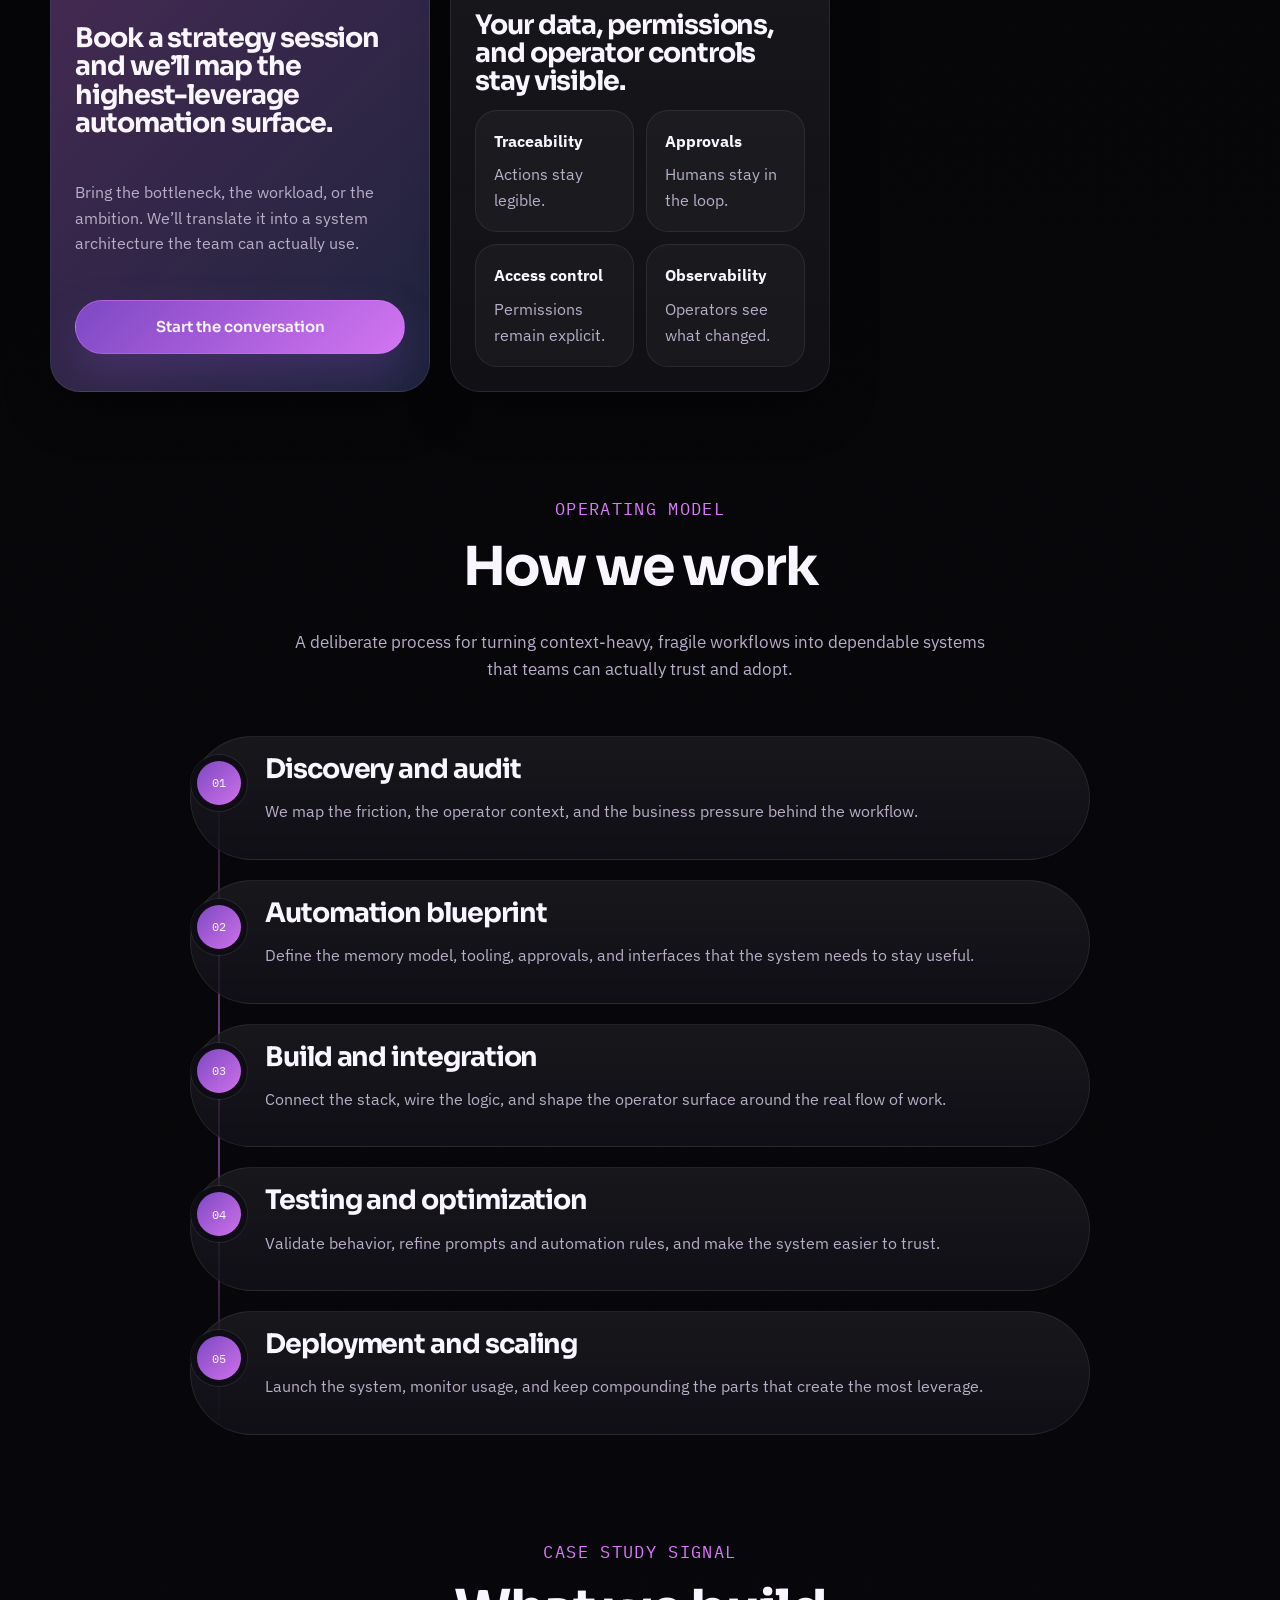
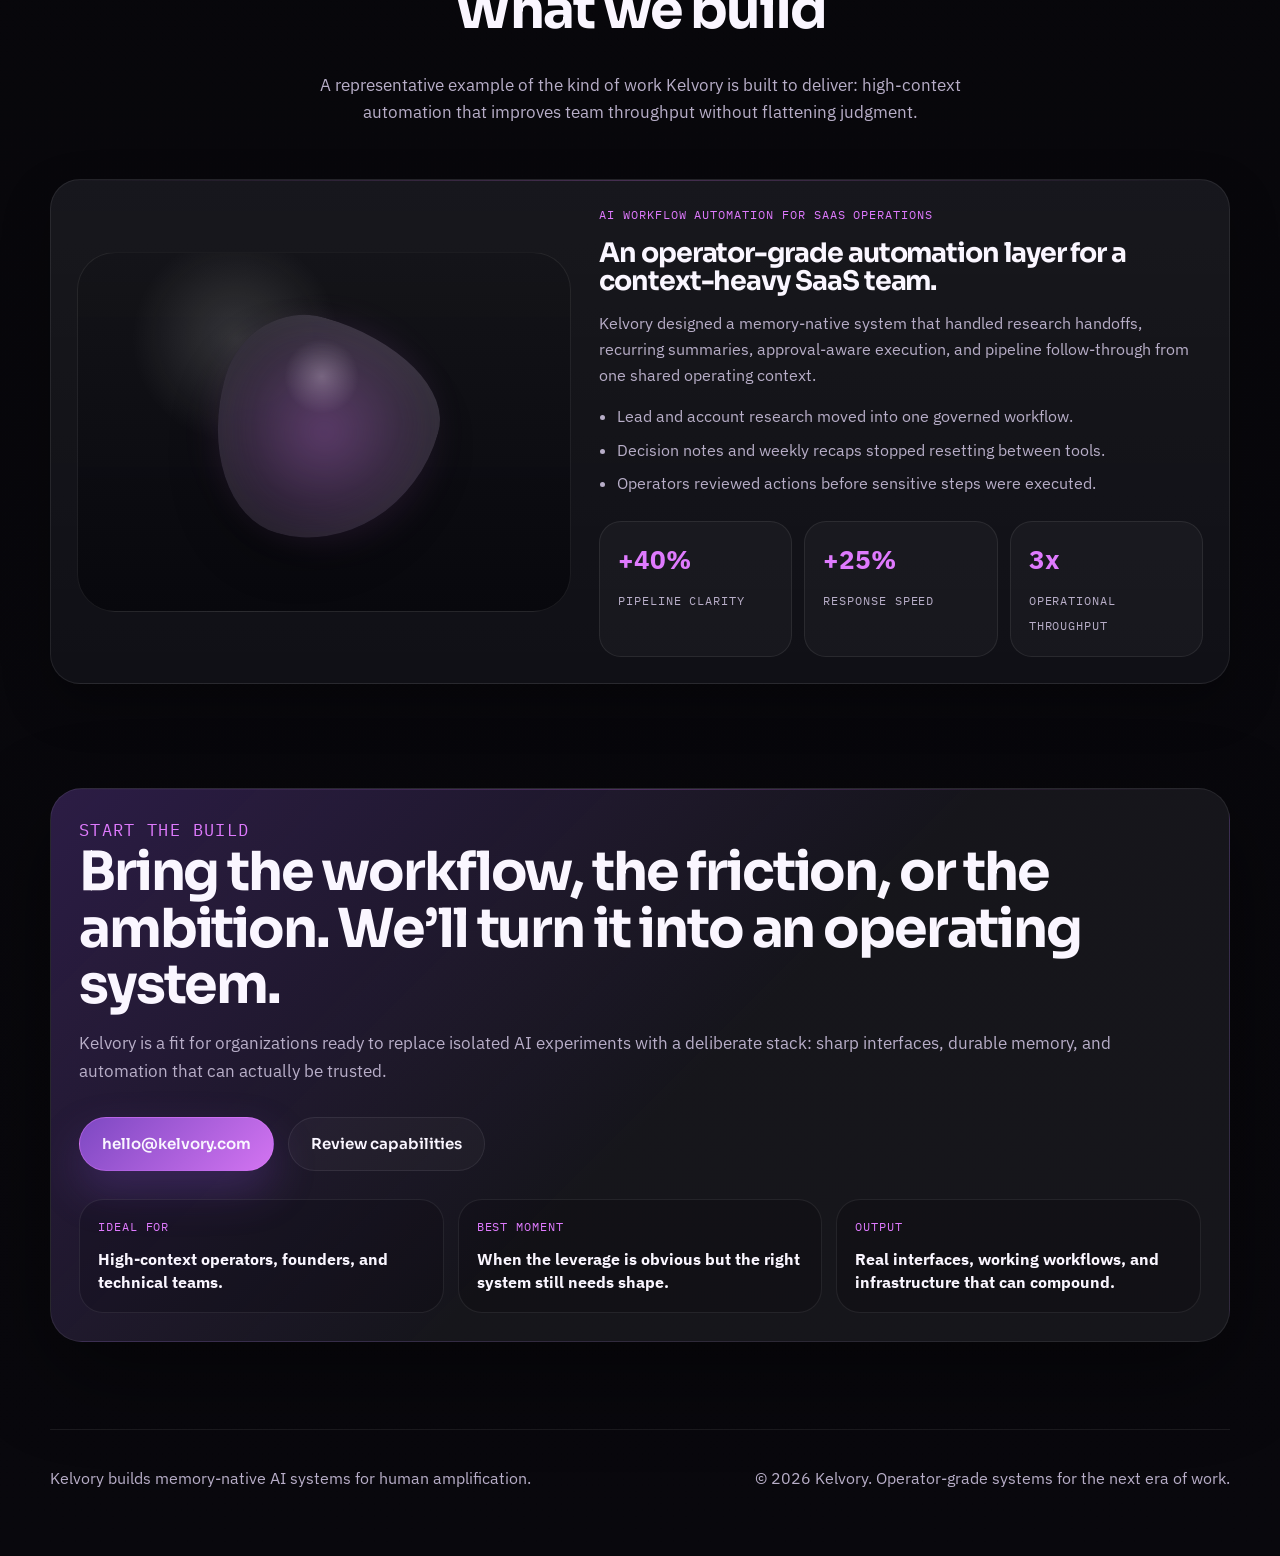
==== commit d2c41a07: "Redesign marketing site homepage" ====
--- a/index.html
+++ b/index.html
@@ -6,9 +6,9 @@
     <title>Kelvory | Engineered for Human Amplification</title>
     <meta
       name="description"
-      content="Kelvory is a high-technology skunkworks company building agentic AI, digital twins, second-brain knowledge systems, and advanced automation."
+      content="Kelvory builds memory-native AI systems, digital twins, and autonomous workflows for organizations that want operator-grade leverage."
     >
-    <meta name="theme-color" content="#070b14">
+    <meta name="theme-color" content="#050507">
     <link rel="icon" type="image/svg+xml" href="assets/favicon.svg">
     <link rel="preconnect" href="https://fonts.googleapis.com">
     <link rel="preconnect" href="https://fonts.gstatic.com" crossorigin>
@@ -29,7 +29,7 @@
             <img src="assets/logo-symbol.svg" alt="Kelvory logo symbol" width="40" height="40">
             <span class="brand-lockup">
               <strong>Kelvory</strong>
-              <small>Human Amplification Systems</small>
+              <small>Autonomous Systems Lab</small>
             </span>
           </a>
 
@@ -44,9 +44,8 @@
         </div>
 
         <nav class="site-nav" id="site-nav" aria-label="Primary">
-          <a href="#vectors">Capabilities</a>
-          <a href="#model">Model</a>
-          <a href="#culture">Culture</a>
+          <a href="#capabilities">Capabilities</a>
+          <a href="#systems">Model</a>
           <a href="#signals">Signals</a>
           <a class="nav-cta" href="#contact">Start a Project</a>
         </nav>
@@ -54,327 +53,392 @@
 
       <main>
         <section class="section hero" id="top">
+          <div class="hero-visual" data-reveal>
+            <div class="hero-stage">
+              <div class="hero-ink" aria-hidden="true"></div>
+              <div class="halo-field" aria-hidden="true">
+                <div class="halo-orbit"></div>
+                <div class="halo-orbit halo-orbit-alt"></div>
+                <div class="halo-core">
+                  <img src="assets/logo-symbol.svg" alt="" width="70" height="70">
+                </div>
+                <span class="halo-tag halo-tag-top">Context graph</span>
+                <span class="halo-tag halo-tag-right">Agent mesh</span>
+                <span class="halo-tag halo-tag-bottom">Execution rails</span>
+                <span class="halo-tag halo-tag-left">Human review</span>
+              </div>
+            </div>
+          </div>
+
           <div class="hero-copy" data-reveal>
-            <p class="eyebrow">Skunkworks Software Company</p>
-            <h1>We engineer cognitive systems that make humans superhuman.</h1>
+            <p class="eyebrow">Skunkworks AI Systems Lab</p>
+            <div class="hero-badge">
+              <span class="badge-dot" aria-hidden="true"></span>
+              Built for teams that want operator-grade leverage, not AI theater.
+            </div>
+            <h1>Intelligent <span class="accent-text">automation</span> for modern teams.</h1>
             <p class="hero-lede">
-              Kelvory builds the operating layer between human ambition and machine execution:
-              agentic AI, digital twins, second-brain knowledge bases, and advanced automation
-              designed for organizations that want unfair speed.
+              Kelvory builds memory-native AI systems, digital twins, and automation surfaces for
+              organizations that need faster decisions, sharper context, and execution that holds
+              up in the real world.
             </p>
 
             <div class="cta-row">
-              <a class="button button-primary" href="#contact">Build With Kelvory</a>
-              <a class="button button-secondary" href="#model">See the R&amp;D Model</a>
-            </div>
-
-            <div class="signal-bar" aria-label="Kelvory positioning">
-              <span>Agentic AI</span>
-              <span>Digital Twin</span>
-              <span>Second Brain</span>
-              <span>Advanced Automation</span>
-            </div>
-          </div>
-
-          <div class="hero-visual" data-reveal>
-            <div class="lab-panel">
-              <div class="panel-chrome">
-                <span>Kelvory / Amplification Stack</span>
-                <span>Live Prototype Surface</span>
-              </div>
-
-              <div class="signal-core" aria-hidden="true">
-                <div class="core-ring"></div>
-                <div class="core-ring alt"></div>
-                <div class="core-ring pulse"></div>
-                <div class="core-node">
-                  <img src="assets/logo-symbol.svg" alt="" width="66" height="66">
+              <a class="button button-primary" href="#contact">Start a Project</a>
+              <a class="button button-secondary" href="#systems">See the Model</a>
+            </div>
+
+            <div class="hero-proof" aria-label="Kelvory positioning">
+              <article class="proof-pill">
+                <span>Prototype tempo</span>
+                <strong>Rapid, concrete, operator-facing builds.</strong>
+              </article>
+              <article class="proof-pill">
+                <span>Architecture</span>
+                <strong>Context stays attached across every tool and task.</strong>
+              </article>
+              <article class="proof-pill">
+                <span>Governance</span>
+                <strong>Human review and traceability stay in the loop.</strong>
+              </article>
+            </div>
+          </div>
+        </section>
+
+        <section class="section logo-strip-section" aria-label="Platform ecosystem">
+          <p class="section-kicker" data-reveal>Connected across the stack</p>
+          <div class="logo-strip" data-reveal>
+            <span>Slack</span>
+            <span>Notion</span>
+            <span>HubSpot</span>
+            <span>Salesforce</span>
+            <span>Google Drive</span>
+            <span>Linear</span>
+            <span>GitHub</span>
+          </div>
+        </section>
+
+        <section class="section statement-section">
+          <div class="section-heading section-heading-center" data-reveal>
+            <p class="eyebrow">Who We Help</p>
+            <h2>We help ambitious teams design and deploy intelligent automation systems.</h2>
+            <p>
+              Startups, operators, and enterprise teams use Kelvory to streamline operations,
+              retain context, and unlock a more dependable form of machine-assisted execution.
+            </p>
+          </div>
+
+          <div class="story-stage" data-reveal>
+            <div class="story-ambient story-ambient-left">50+</div>
+            <div class="story-media-card">
+              <div class="story-media">
+                <div class="story-room" aria-hidden="true">
+                  <span class="story-person"></span>
+                  <span class="story-person"></span>
+                  <span class="story-person"></span>
                 </div>
-                <span class="core-label top">Digital twin model</span>
-                <span class="core-label right">Agentic orchestration</span>
-                <span class="core-label left">Context memory</span>
-                <span class="core-label bottom">Autonomous workflows</span>
-              </div>
-
-              <div class="stack-list">
-                <article class="stack-row">
-                  <span class="stack-index">01</span>
-                  <div>
-                    <h2>Observe</h2>
-                    <p>Capture context, signals, decisions, and environmental state.</p>
-                  </div>
-                </article>
-                <article class="stack-row">
-                  <span class="stack-index">02</span>
-                  <div>
-                    <h2>Model</h2>
-                    <p>Create a living twin of people, systems, and operational intent.</p>
-                  </div>
-                </article>
-                <article class="stack-row">
-                  <span class="stack-index">03</span>
-                  <div>
-                    <h2>Reason</h2>
-                    <p>Deploy agents that plan, evaluate, and compound team intelligence.</p>
-                  </div>
-                </article>
-                <article class="stack-row">
-                  <span class="stack-index">04</span>
-                  <div>
-                    <h2>Act</h2>
-                    <p>Trigger automations that move from recommendation to execution.</p>
-                  </div>
-                </article>
-              </div>
-            </div>
-          </div>
-        </section>
-
-        <section class="section" id="vectors">
-          <div class="section-heading" data-reveal>
-            <p class="eyebrow">Amplification Vectors</p>
-            <h2>The stack behind next-generation human performance.</h2>
-            <p>
-              Kelvory treats AI as infrastructure, not novelty. We build systems that help teams
-              think faster, remember more, simulate better choices, and execute with fewer manual
-              bottlenecks.
-            </p>
-          </div>
-
-          <div class="card-grid">
-            <article class="feature-card" data-reveal>
-              <p class="card-tag">Vector 01</p>
-              <h3>Agentic AI</h3>
+              </div>
+              <button class="play-button" type="button" aria-label="Play system overview">
+                <span></span>
+              </button>
+              <div class="story-float story-float-top">Operator review</div>
+              <div class="story-float story-float-bottom">Context retained</div>
+            </div>
+            <div class="story-ambient story-ambient-right">hours</div>
+          </div>
+
+          <div class="stat-band" data-reveal>
+            <article class="proof-card">
+              <span>50+</span>
+              <strong>Hours reclaimed from weekly operator overhead.</strong>
+            </article>
+            <article class="proof-card">
+              <span>80%</span>
+              <strong>Higher clarity across drafts, approvals, and handoffs.</strong>
+            </article>
+            <article class="proof-card">
+              <span>5x</span>
+              <strong>Faster movement from signal to informed action.</strong>
+            </article>
+          </div>
+        </section>
+
+        <section class="section values-section">
+          <div class="section-heading section-heading-center" data-reveal>
+            <p class="eyebrow">Why Kelvory</p>
+            <h2>Systems designed to feel sharp, calm, and operationally useful.</h2>
+            <p>
+              The best automation work is not flashy for long. It becomes dependable infrastructure
+              that makes the team feel more capable every week.
+            </p>
+          </div>
+
+          <div class="value-grid">
+            <article class="value-card" data-reveal>
+              <div class="value-icon value-icon-strategy" aria-hidden="true"></div>
+              <h3>Business-first system design</h3>
               <p>
-                Multi-step agents that research, reason, coordinate tools, and operate inside real
-                business workflows rather than isolated demos.
+                We anchor every build in actual operator pain, revenue pressure, and workflow
+                friction rather than trend-driven experimentation.
               </p>
             </article>
 
-            <article class="feature-card" data-reveal>
-              <p class="card-tag">Vector 02</p>
-              <h3>Digital Twin Systems</h3>
+            <article class="value-card" data-reveal>
+              <div class="value-icon value-icon-build" aria-hidden="true"></div>
+              <h3>End-to-end implementation</h3>
               <p>
-                Operational twins of teams, products, and decision environments so strategy can be
-                tested before the organization absorbs the cost of being wrong.
+                From modeling and interface design through tool connections and approvals, Kelvory
+                carries the system across the line.
               </p>
             </article>
 
-            <article class="feature-card" data-reveal>
-              <p class="card-tag">Vector 03</p>
-              <h3>Second-Brain Knowledge Bases</h3>
+            <article class="value-card" data-reveal>
+              <div class="value-icon value-icon-custom" aria-hidden="true"></div>
+              <h3>Custom execution logic</h3>
               <p>
-                Structured memory architectures that turn scattered docs, conversations, and tacit
-                expertise into accessible institutional intelligence.
+                No generic workflow pack. The orchestration, memory rules, and human review model
+                are shaped around the actual team using it.
               </p>
             </article>
-
-            <article class="feature-card" data-reveal>
-              <p class="card-tag">Vector 04</p>
-              <h3>Advanced Automation</h3>
+          </div>
+        </section>
+
+        <section class="section services-section" id="capabilities">
+          <div class="section-heading section-heading-center" data-reveal>
+            <p class="eyebrow">Capabilities</p>
+            <h2>Our AI-driven services</h2>
+            <p>
+              Kelvory treats AI as an operating system problem: memory, interfaces, orchestration,
+              governance, and the human experience of actually using the thing.
+            </p>
+          </div>
+
+          <div class="services-grid">
+            <article class="service-card" data-reveal>
+              <div class="service-preview preview-nodes" aria-hidden="true">
+                <span></span><span></span><span></span><span></span>
+              </div>
+              <p class="card-tag">Service 01</p>
+              <h3>AI workflow automation</h3>
+              <p>Automate repetitive work across departments with context-aware triggers and approval logic.</p>
+            </article>
+
+            <article class="service-card" data-reveal>
+              <div class="service-preview preview-list" aria-hidden="true">
+                <span></span><span></span><span></span>
+              </div>
+              <p class="card-tag">Service 02</p>
+              <h3>Agentic operator copilots</h3>
+              <p>Persistent assistants for research, drafting, follow-through, and internal decision support.</p>
+            </article>
+
+            <article class="service-card" data-reveal>
+              <div class="service-preview preview-chart" aria-hidden="true">
+                <span></span><span></span><span></span><span></span>
+              </div>
+              <p class="card-tag">Service 03</p>
+              <h3>Digital twin systems</h3>
+              <p>Operational state mirrors and scenario environments for high-stakes planning and simulation.</p>
+            </article>
+
+            <article class="service-card" data-reveal>
+              <div class="service-preview preview-orbit" aria-hidden="true">
+                <span></span>
+              </div>
+              <p class="card-tag">Service 04</p>
+              <h3>Knowledge and memory architecture</h3>
+              <p>Index institutional knowledge so agents and operators work from the same living context layer.</p>
+            </article>
+
+            <article class="service-card" data-reveal>
+              <div class="service-preview preview-profile" aria-hidden="true">
+                <span></span><span></span>
+              </div>
+              <p class="card-tag">Service 05</p>
+              <h3>Sales and pipeline automation</h3>
+              <p>Lead routing, follow-ups, summaries, and next-step execution built directly into the workflow.</p>
+            </article>
+
+            <article class="service-card" data-reveal>
+              <div class="service-preview preview-arc" aria-hidden="true">
+                <span></span><span></span><span></span>
+              </div>
+              <p class="card-tag">Service 06</p>
+              <h3>Custom execution systems</h3>
+              <p>Interfaces, rules, and orchestration designed from first principles when the workflow is unique.</p>
+            </article>
+
+            <article class="service-callout" data-reveal>
+              <p class="card-tag">Need a starting point?</p>
+              <h3>Book a strategy session and we’ll map the highest-leverage automation surface.</h3>
               <p>
-                Signal-driven automation layers that collapse repetitive work, coordinate humans
-                and software, and return time to deep thinking.
+                Bring the bottleneck, the workload, or the ambition. We’ll translate it into a
+                system architecture the team can actually use.
               </p>
-            </article>
-          </div>
-        </section>
-
-        <section class="section" id="model">
-          <div class="section-heading" data-reveal>
-            <p class="eyebrow">R&amp;D Model</p>
-            <h2>Built like a lab. Delivered like an operating advantage.</h2>
-            <p>
-              Kelvory works as a frontier partner for organizations that want more than a feature
-              backlog. We identify leverage, build targeted prototypes, and turn the winning
-              patterns into durable systems.
-            </p>
-          </div>
-
-          <div class="process-layout">
-            <div class="process-grid">
-              <article class="process-card" data-reveal>
-                <span class="process-step">01</span>
-                <h3>Surface leverage</h3>
-                <p>
-                  Find the decisions, handoffs, and hidden knowledge flows where human capability
-                  is currently constrained.
-                </p>
-              </article>
-
-              <article class="process-card" data-reveal>
-                <span class="process-step">02</span>
-                <h3>Prototype the edge</h3>
-                <p>
-                  Build fast, elegant experiments that make the future tangible in days rather than
-                  quarters.
-                </p>
-              </article>
-
-              <article class="process-card" data-reveal>
-                <span class="process-step">03</span>
-                <h3>Operationalize the winner</h3>
-                <p>
-                  Harden the best concepts into repeatable systems with strong interfaces,
-                  governance, and measurable outcomes.
-                </p>
-              </article>
-            </div>
-
-            <aside class="signal-quote" data-reveal>
-              <p class="quote-mark">K</p>
-              <p class="quote-copy">
-                The future belongs to organizations that pair human judgment with machine
-                persistence. Kelvory exists to build that pairing on purpose.
+              <a class="button button-primary" href="#contact">Start the conversation</a>
+            </article>
+
+            <article class="service-security" data-reveal>
+              <p class="card-tag">Protected by design</p>
+              <h3>Your data, permissions, and operator controls stay visible.</h3>
+              <div class="security-grid">
+                <article class="security-pill">
+                  <strong>Traceability</strong>
+                  <span>Actions stay legible.</span>
+                </article>
+                <article class="security-pill">
+                  <strong>Approvals</strong>
+                  <span>Humans stay in the loop.</span>
+                </article>
+                <article class="security-pill">
+                  <strong>Access control</strong>
+                  <span>Permissions remain explicit.</span>
+                </article>
+                <article class="security-pill">
+                  <strong>Observability</strong>
+                  <span>Operators see what changed.</span>
+                </article>
+              </div>
+            </article>
+          </div>
+        </section>
+
+        <section class="section" id="systems">
+          <div class="section-heading section-heading-center" data-reveal>
+            <p class="eyebrow">Operating Model</p>
+            <h2>How we work</h2>
+            <p>
+              A deliberate process for turning context-heavy, fragile workflows into dependable
+              systems that teams can actually trust and adopt.
+            </p>
+          </div>
+
+          <div class="timeline" data-reveal>
+            <article class="timeline-step">
+              <div class="timeline-badge">01</div>
+              <div class="timeline-copy">
+                <h3>Discovery and audit</h3>
+                <p>We map the friction, the operator context, and the business pressure behind the workflow.</p>
+              </div>
+            </article>
+
+            <article class="timeline-step">
+              <div class="timeline-badge">02</div>
+              <div class="timeline-copy">
+                <h3>Automation blueprint</h3>
+                <p>Define the memory model, tooling, approvals, and interfaces that the system needs to stay useful.</p>
+              </div>
+            </article>
+
+            <article class="timeline-step">
+              <div class="timeline-badge">03</div>
+              <div class="timeline-copy">
+                <h3>Build and integration</h3>
+                <p>Connect the stack, wire the logic, and shape the operator surface around the real flow of work.</p>
+              </div>
+            </article>
+
+            <article class="timeline-step">
+              <div class="timeline-badge">04</div>
+              <div class="timeline-copy">
+                <h3>Testing and optimization</h3>
+                <p>Validate behavior, refine prompts and automation rules, and make the system easier to trust.</p>
+              </div>
+            </article>
+
+            <article class="timeline-step">
+              <div class="timeline-badge">05</div>
+              <div class="timeline-copy">
+                <h3>Deployment and scaling</h3>
+                <p>Launch the system, monitor usage, and keep compounding the parts that create the most leverage.</p>
+              </div>
+            </article>
+          </div>
+        </section>
+
+        <section class="section" id="signals">
+          <div class="section-heading section-heading-center" data-reveal>
+            <p class="eyebrow">Case Study Signal</p>
+            <h2>What we build</h2>
+            <p>
+              A representative example of the kind of work Kelvory is built to deliver:
+              high-context automation that improves team throughput without flattening judgment.
+            </p>
+          </div>
+
+          <div class="case-study-card" data-reveal>
+            <div class="case-media">
+              <div class="case-liquid"></div>
+              <div class="case-glow"></div>
+            </div>
+
+            <div class="case-copy">
+              <p class="card-tag">AI workflow automation for SaaS operations</p>
+              <h3>An operator-grade automation layer for a context-heavy SaaS team.</h3>
+              <p>
+                Kelvory designed a memory-native system that handled research handoffs, recurring
+                summaries, approval-aware execution, and pipeline follow-through from one shared
+                operating context.
               </p>
-              <p class="quote-meta">Operating thesis</p>
-            </aside>
-          </div>
-        </section>
-
-        <section class="section" id="culture">
-          <div class="section-heading" data-reveal>
-            <p class="eyebrow">Culture Architecture</p>
-            <h2>Core philosophies inspired by standout company cultures.</h2>
-            <p>
-              Kelvory’s internal philosophy draws from the strongest traits of admired cultures:
-              Netflix’s talent density, Pixar’s candor, Stripe’s craft, Patagonia’s mission
-              integrity, Atlassian’s empowered teams, and HubSpot’s emphasis on growth and trust.
-            </p>
-          </div>
-
-          <div class="philosophy-grid">
-            <article class="philosophy-card" data-reveal>
-              <p class="card-tag">Inspired by Netflix</p>
-              <h3>Talent density over bureaucracy</h3>
-              <p>
-                Hire unusually capable builders, keep the bar high, and trust them with meaningful
-                autonomy instead of process theater.
-              </p>
-            </article>
-
-            <article class="philosophy-card" data-reveal>
-              <p class="card-tag">Inspired by Pixar</p>
-              <h3>Candor in service of the work</h3>
-              <p>
-                Feedback is direct, respectful, and aimed at making the output stronger rather than
-                protecting egos or preserving weak ideas.
-              </p>
-            </article>
-
-            <article class="philosophy-card" data-reveal>
-              <p class="card-tag">Inspired by Stripe</p>
-              <h3>Craft is a strategic advantage</h3>
-              <p>
-                Technical excellence, sharp writing, elegant interfaces, and thoughtful systems
-                design are not polish. They are how trust compounds.
-              </p>
-            </article>
-
-            <article class="philosophy-card" data-reveal>
-              <p class="card-tag">Inspired by Patagonia</p>
-              <h3>Mission before theater</h3>
-              <p>
-                We stay anchored to real human value, choosing meaningful capability gains over
-                hype cycles, vanity metrics, or trend-chasing.
-              </p>
-            </article>
-
-            <article class="philosophy-card" data-reveal>
-              <p class="card-tag">Inspired by Atlassian</p>
-              <h3>Autonomy with visible systems</h3>
-              <p>
-                Great teams move independently when priorities, responsibilities, and decisions are
-                legible to everyone involved.
-              </p>
-            </article>
-
-            <article class="philosophy-card" data-reveal>
-              <p class="card-tag">Inspired by HubSpot</p>
-              <h3>Learning velocity beats certainty theater</h3>
-              <p>
-                We create safety for experimentation, document what we learn, and improve the
-                system faster than competitors can defend assumptions.
-              </p>
-            </article>
-          </div>
-        </section>
-
-        <section class="section brand-preview" id="signals">
-          <div class="section-heading" data-reveal>
-            <p class="eyebrow">Operating Signals</p>
-            <h2>Built for teams that want more than a pilot.</h2>
-            <p>
-              Kelvory combines skunkworks speed with production-minded systems thinking. The goal
-              is not to generate AI theater. The goal is to create durable human leverage.
-            </p>
-          </div>
-
-          <div class="brand-showcase">
-            <article class="brand-panel logo-panel" data-reveal>
-              <div class="logo-stage">
-                <img src="assets/logo-symbol.svg" alt="Kelvory symbol" width="120" height="120">
-                <div class="logo-word">
-                  <strong>Senior, small, high-context</strong>
-                  <span>Focused teams. Fast prototypes. Sharp execution.</span>
-                </div>
-              </div>
-            </article>
-
-            <article class="brand-panel palette-panel" data-reveal>
-              <div class="signal-grid">
-                <div class="signal-tile">
-                  <span>Memory-native</span>
-                  <strong>Knowledge becomes operational context.</strong>
-                </div>
-                <div class="signal-tile">
-                  <span>Human-centered</span>
-                  <strong>Systems amplify judgment instead of replacing it.</strong>
-                </div>
-                <div class="signal-tile">
-                  <span>Tool-connected</span>
-                  <strong>Agents act inside real workflows, not sandbox slides.</strong>
-                </div>
-                <div class="signal-tile">
-                  <span>Governed</span>
-                  <strong>Speed comes with traceability, review, and control.</strong>
-                </div>
-              </div>
-            </article>
-
-            <article class="brand-panel voice-panel" data-reveal>
-              <h3>What working with Kelvory feels like</h3>
-              <ul class="voice-list">
-                <li>Fast learning loops, not endless discovery decks</li>
-                <li>Deliberate systems design, not AI ornamentation</li>
-                <li>Clear decisions, measurable leverage, real adoption</li>
-                <li>Calm communication with a strong technical point of view</li>
+              <ul class="signal-list">
+                <li>Lead and account research moved into one governed workflow.</li>
+                <li>Decision notes and weekly recaps stopped resetting between tools.</li>
+                <li>Operators reviewed actions before sensitive steps were executed.</li>
               </ul>
-              <a class="text-link" href="#contact">Start a conversation</a>
-            </article>
+
+              <div class="case-metrics">
+                <article class="case-metric">
+                  <strong>+40%</strong>
+                  <span>Pipeline clarity</span>
+                </article>
+                <article class="case-metric">
+                  <strong>+25%</strong>
+                  <span>Response speed</span>
+                </article>
+                <article class="case-metric">
+                  <strong>3x</strong>
+                  <span>Operational throughput</span>
+                </article>
+              </div>
+            </div>
           </div>
         </section>
 
         <section class="section contact-section" id="contact">
           <div class="contact-panel" data-reveal>
-            <p class="eyebrow">Start the Conversation</p>
-            <h2>Build the systems your team will wish it had years earlier.</h2>
-            <p>
-              Kelvory is designed for frontier-minded organizations ready to prototype serious
-              capability gains. If you want to turn AI into operating leverage, this is the place
-              to start.
+            <p class="eyebrow">Start the Build</p>
+            <h2>Bring the workflow, the friction, or the ambition. We’ll turn it into an operating system.</h2>
+            <p>
+              Kelvory is a fit for organizations ready to replace isolated AI experiments with a
+              deliberate stack: sharp interfaces, durable memory, and automation that can actually
+              be trusted.
             </p>
             <div class="cta-row">
               <a class="button button-primary" href="mailto:hello@kelvory.com">hello@kelvory.com</a>
-              <a class="button button-secondary" href="#vectors">Review capabilities</a>
+              <a class="button button-secondary" href="#capabilities">Review capabilities</a>
+            </div>
+
+            <div class="contact-meta">
+              <article class="meta-block">
+                <span>Ideal for</span>
+                <strong>High-context operators, founders, and technical teams.</strong>
+              </article>
+              <article class="meta-block">
+                <span>Best moment</span>
+                <strong>When the leverage is obvious but the right system still needs shape.</strong>
+              </article>
+              <article class="meta-block">
+                <span>Output</span>
+                <strong>Real interfaces, working workflows, and infrastructure that can compound.</strong>
+              </article>
             </div>
           </div>
         </section>
       </main>
 
       <footer class="site-footer">
-        <p>Kelvory builds high-technology systems for human amplification.</p>
-        <p>&copy; <span data-current-year></span> Kelvory. Research systems for the next era of work.</p>
+        <p>Kelvory builds memory-native AI systems for human amplification.</p>
+        <p>&copy; <span data-current-year></span> Kelvory. Operator-grade systems for the next era of work.</p>
       </footer>
     </div>
 
--- a/styles.css
+++ b/styles.css
@@ -1,12 +1,18 @@
 :root {
-  --bg: #070b14;
-  --bg-elevated: rgba(16, 25, 43, 0.72);
-  --panel: rgba(10, 16, 28, 0.74);
-  --panel-solid: #0f1728;
-  --line: rgba(133, 152, 186, 0.2);
-  --line-strong: rgba(133, 152, 186, 0.35);
-  --text: #d9e8ff;
-  --muted: #8f9ebc;
+  --bg: #050507;
+  --bg-elevated: rgba(16, 14, 24, 0.76);
+  --panel: rgba(14, 13, 22, 0.82);
+  --panel-solid: #0d0d14;
+  --line: rgba(255, 255, 255, 0.08);
+  --line-strong: rgba(223, 122, 254, 0.22);
+  --text: #faf6ff;
+  --muted: #b8aec8;
+  --subtle: #91879f;
+  --accent: #814ac8;
+  --accent-bright: #df7afe;
+  --accent-soft: rgba(223, 122, 254, 0.2);
+  --accent-glow: rgba(129, 74, 200, 0.45);
+  --white-soft: rgba(255, 255, 255, 0.82);
   --cyan: #67f0ff;
   --lime: #d3ff5f;
   --cobalt: #5f7dff;
@@ -14,8 +20,11 @@
   --radius-xl: 32px;
   --radius-lg: 24px;
   --radius-md: 18px;
-  --shadow: 0 20px 60px rgba(0, 0, 0, 0.38);
+  --shadow: 0 30px 90px rgba(0, 0, 0, 0.45);
+  --shadow-soft: 0 20px 48px rgba(0, 0, 0, 0.28);
   --content-width: 1180px;
+  --pointer-x: 50%;
+  --pointer-y: 18%;
 }
 
 *,
@@ -31,38 +40,12 @@
 body {
   margin: 0;
   min-width: 320px;
-  background:
-    radial-gradient(circle at 15% 20%, rgba(95, 125, 255, 0.18), transparent 30%),
-    radial-gradient(circle at 80% 14%, rgba(103, 240, 255, 0.12), transparent 26%),
-    radial-gradient(circle at 76% 72%, rgba(211, 255, 95, 0.12), transparent 22%),
-    linear-gradient(180deg, #050811 0%, #070b14 42%, #0a101c 100%);
+  background: linear-gradient(180deg, #030304 0%, #050507 45%, #09080d 100%);
   color: var(--text);
   font-family: "IBM Plex Sans", sans-serif;
   line-height: 1.6;
 }
 
-body::before,
-body::after {
-  content: "";
-  inset: 0;
-  pointer-events: none;
-  position: fixed;
-}
-
-body::before {
-  background:
-    linear-gradient(rgba(255, 255, 255, 0.03) 1px, transparent 1px),
-    linear-gradient(90deg, rgba(255, 255, 255, 0.03) 1px, transparent 1px);
-  background-size: 64px 64px;
-  mask-image: linear-gradient(180deg, rgba(255, 255, 255, 0.2), transparent 88%);
-}
-
-body::after {
-  background:
-    radial-gradient(circle at center, rgba(255, 255, 255, 0.08), transparent 55%);
-  opacity: 0.28;
-}
-
 img {
   display: block;
   max-width: 100%;
@@ -81,29 +64,40 @@
 h1,
 h2,
 h3,
+h4,
 strong {
   color: var(--text);
 }
 
 h1,
 h2,
-h3 {
+h3,
+h4 {
   font-family: "Sora", sans-serif;
-  line-height: 1.08;
+  line-height: 1.05;
   letter-spacing: -0.04em;
   margin: 0;
 }
 
 h1 {
-  font-size: clamp(3.2rem, 8vw, 6rem);
+  font-size: clamp(3.3rem, 8vw, 6.4rem);
 }
 
 h2 {
-  font-size: clamp(2rem, 4vw, 3.25rem);
+  font-size: clamp(2.2rem, 4.2vw, 3.5rem);
 }
 
 h3 {
-  font-size: 1.4rem;
+  font-size: clamp(1.45rem, 2.1vw, 1.9rem);
+}
+
+h4 {
+  font-size: 1.08rem;
+}
+
+:focus-visible {
+  outline: 2px solid var(--accent-bright);
+  outline-offset: 3px;
 }
 
 .site-shell {
@@ -111,29 +105,69 @@
   max-width: calc(var(--content-width) + 80px);
   padding: 0 20px 48px;
   position: relative;
+  isolation: isolate;
+}
+
+.site-shell::before,
+.site-shell::after {
+  content: "";
+  inset: 0;
+  pointer-events: none;
+  position: fixed;
+}
+
+.site-shell::before {
+  background:
+    radial-gradient(circle at 12% 16%, rgba(255, 255, 255, 0.85) 0 1px, transparent 1.8px),
+    radial-gradient(circle at 24% 10%, rgba(255, 255, 255, 0.75) 0 1px, transparent 1.7px),
+    radial-gradient(circle at 41% 21%, rgba(255, 255, 255, 0.8) 0 1.2px, transparent 2px),
+    radial-gradient(circle at 54% 11%, rgba(255, 255, 255, 0.65) 0 1px, transparent 1.7px),
+    radial-gradient(circle at 72% 9%, rgba(255, 255, 255, 0.8) 0 1px, transparent 1.8px),
+    radial-gradient(circle at 84% 14%, rgba(255, 255, 255, 0.72) 0 1px, transparent 1.7px),
+    radial-gradient(circle at 91% 24%, rgba(255, 255, 255, 0.74) 0 1.1px, transparent 2px),
+    radial-gradient(circle at 8% 38%, rgba(255, 255, 255, 0.54) 0 1px, transparent 1.8px),
+    radial-gradient(circle at 29% 46%, rgba(255, 255, 255, 0.65) 0 1px, transparent 1.8px),
+    radial-gradient(circle at 64% 42%, rgba(255, 255, 255, 0.58) 0 1.1px, transparent 1.8px),
+    radial-gradient(circle at 79% 34%, rgba(255, 255, 255, 0.58) 0 1px, transparent 1.8px),
+    radial-gradient(circle at 19% 63%, rgba(255, 255, 255, 0.54) 0 1px, transparent 1.8px),
+    radial-gradient(circle at 44% 70%, rgba(255, 255, 255, 0.52) 0 1px, transparent 1.8px),
+    radial-gradient(circle at 77% 68%, rgba(255, 255, 255, 0.58) 0 1px, transparent 1.8px);
+  opacity: 0.36;
+  z-index: -2;
+}
+
+.site-shell::after {
+  background:
+    radial-gradient(circle at 50% 8%, rgba(223, 122, 254, 0.24), transparent 18%),
+    radial-gradient(circle at 18% 20%, rgba(255, 255, 255, 0.16), transparent 22%),
+    radial-gradient(circle at 84% 24%, rgba(255, 255, 255, 0.11), transparent 24%),
+    radial-gradient(circle at 80% 64%, rgba(255, 255, 255, 0.06), transparent 24%),
+    radial-gradient(circle at var(--pointer-x) var(--pointer-y), rgba(223, 122, 254, 0.12), transparent 30%);
+  z-index: -1;
 }
 
 .site-header {
   align-items: center;
-  backdrop-filter: blur(20px);
-  background: rgba(7, 11, 20, 0.6);
-  border: 1px solid rgba(133, 152, 186, 0.14);
+  backdrop-filter: blur(24px);
+  background: rgba(10, 10, 16, 0.74);
+  border: 1px solid rgba(255, 255, 255, 0.08);
   border-radius: 999px;
+  box-shadow: 0 10px 40px rgba(0, 0, 0, 0.24);
   display: flex;
-  gap: 20px;
+  gap: 24px;
   justify-content: space-between;
-  margin: 20px auto 0;
+  margin: 18px auto 0;
   max-width: var(--content-width);
-  padding: 14px 20px;
+  padding: 14px 18px;
   position: sticky;
-  top: 18px;
-  z-index: 20;
+  top: 16px;
+  z-index: 30;
 }
 
 .header-row {
   align-items: center;
   display: flex;
-  gap: 20px;
+  gap: 18px;
   min-width: 0;
 }
 
@@ -148,11 +182,12 @@
   display: flex;
   flex-direction: column;
   gap: 2px;
+  min-width: 0;
 }
 
 .brand-lockup strong {
   font-family: "Sora", sans-serif;
-  font-size: 1.1rem;
+  font-size: 1.08rem;
   font-weight: 700;
   letter-spacing: -0.03em;
 }
@@ -163,20 +198,26 @@
 .card-tag,
 .process-step,
 .stack-index,
-.quote-meta {
+.quote-meta,
+.hero-badge,
+.proof-card span,
+.proof-pill span,
+.console-label,
+.meta-block span,
+.badge-dot {
   font-family: "IBM Plex Mono", monospace;
   letter-spacing: 0.08em;
   text-transform: uppercase;
 }
 
 .brand-lockup small {
-  color: var(--muted);
+  color: var(--subtle);
   font-size: 0.72rem;
 }
 
 .menu-toggle {
-  background: transparent;
-  border: 1px solid rgba(103, 240, 255, 0.28);
+  background: rgba(255, 255, 255, 0.03);
+  border: 1px solid rgba(255, 255, 255, 0.12);
   border-radius: 999px;
   color: var(--text);
   cursor: pointer;
@@ -192,7 +233,7 @@
   align-items: center;
   display: flex;
   flex-wrap: wrap;
-  gap: 12px 22px;
+  gap: 10px 18px;
   justify-content: flex-end;
   margin-left: auto;
 }
@@ -200,6 +241,7 @@
 .site-nav a {
   color: var(--muted);
   font-size: 0.77rem;
+  transition: color 200ms ease;
 }
 
 .site-nav a:hover,
@@ -208,61 +250,88 @@
 }
 
 .nav-cta {
-  border: 1px solid rgba(103, 240, 255, 0.3);
+  background: linear-gradient(135deg, rgba(129, 74, 200, 0.86), rgba(223, 122, 254, 0.88));
+  border: 1px solid rgba(223, 122, 254, 0.36);
   border-radius: 999px;
-  color: var(--text);
+  box-shadow: 0 18px 38px rgba(129, 74, 200, 0.22);
+  color: var(--text) !important;
   padding: 10px 16px;
 }
 
 .section {
   margin: 0 auto;
   max-width: var(--content-width);
-  padding: 96px 0 0;
-  scroll-margin-top: 132px;
+  padding: 104px 0 0;
+  position: relative;
+  scroll-margin-top: 128px;
+}
+
+.section-heading {
+  display: grid;
+  gap: 16px;
+  margin-bottom: 36px;
+  max-width: 70ch;
+}
+
+.section-heading p,
+.hero-lede,
+.contact-panel > p {
+  font-size: 1.06rem;
+}
+
+.eyebrow {
+  color: var(--accent-bright);
+  font-size: 0.74rem;
+  margin: 0;
 }
 
 .hero {
   align-items: center;
   display: grid;
-  gap: 48px;
-  grid-template-columns: minmax(0, 1.1fr) minmax(320px, 0.9fr);
-  min-height: calc(100vh - 180px);
-  padding-top: 88px;
-}
-
-.js .hero-copy,
-.js .hero-visual,
-.js .feature-card,
-.js .process-card,
-.js .signal-quote,
-.js .philosophy-card,
-.js .brand-panel,
-.js .guide-card,
-.js .contact-panel {
-  opacity: 0;
-  transform: translateY(26px);
-  transition:
-    opacity 700ms ease,
-    transform 700ms ease;
-}
-
-.js .is-visible,
-.is-visible {
-  opacity: 1;
-  transform: translateY(0);
-}
-
-.eyebrow {
-  color: var(--cyan);
-  font-size: 0.76rem;
-  margin-bottom: 18px;
-}
-
-.hero-lede,
-.section-heading p,
-.contact-panel p {
-  font-size: 1.08rem;
-  max-width: 66ch;
+  gap: 20px;
+  grid-template-columns: 1fr;
+  justify-items: center;
+  min-height: auto;
+  padding-top: 92px;
+  text-align: center;
+}
+
+.hero-copy {
+  display: grid;
+  justify-items: center;
+  max-width: 900px;
+}
+
+.hero-copy h1 {
+  margin: 0 auto;
+  max-width: 9ch;
+}
+
+.hero-badge {
+  align-items: center;
+  background: rgba(255, 255, 255, 0.04);
+  border: 1px solid rgba(255, 255, 255, 0.09);
+  border-radius: 999px;
+  color: var(--white-soft);
+  display: inline-flex;
+  font-size: 0.72rem;
+  gap: 10px;
+  margin: 0 0 24px;
+  padding: 10px 16px;
+}
+
+.badge-dot {
+  background: linear-gradient(135deg, var(--accent-bright), #ffffff);
+  border-radius: 50%;
+  box-shadow: 0 0 16px rgba(223, 122, 254, 0.58);
+  display: inline-block;
+  height: 8px;
+  width: 8px;
+}
+
+.hero-lede {
+  margin-top: 22px;
+  max-width: 56ch;
 }
 
 .cta-row {
@@ -272,19 +341,26 @@
   margin-top: 32px;
 }
 
+.hero .cta-row {
+  justify-content: center;
+}
+
 .button {
+  align-items: center;
   border-radius: 999px;
   display: inline-flex;
   font-family: "Sora", sans-serif;
-  font-size: 0.95rem;
+  font-size: 0.94rem;
   font-weight: 600;
   gap: 10px;
   justify-content: center;
+  min-height: 50px;
   padding: 14px 22px;
   transition:
-    transform 200ms ease,
-    border-color 200ms ease,
-    background 200ms ease;
+    transform 220ms ease,
+    border-color 220ms ease,
+    background 220ms ease,
+    box-shadow 220ms ease;
 }
 
 .button:hover,
@@ -293,68 +369,88 @@
 }
 
 .button-primary {
-  background: linear-gradient(135deg, rgba(103, 240, 255, 0.18), rgba(211, 255, 95, 0.22));
-  border: 1px solid rgba(103, 240, 255, 0.4);
-  box-shadow: 0 0 0 1px rgba(103, 240, 255, 0.08), 0 12px 34px rgba(95, 125, 255, 0.18);
+  background: linear-gradient(135deg, rgba(129, 74, 200, 0.96), rgba(223, 122, 254, 0.94));
+  border: 1px solid rgba(223, 122, 254, 0.42);
+  box-shadow: 0 20px 44px rgba(129, 74, 200, 0.28);
 }
 
 .button-secondary {
-  background: rgba(255, 255, 255, 0.02);
+  background: rgba(255, 255, 255, 0.03);
   border: 1px solid var(--line);
 }
 
-.signal-bar {
-  align-items: center;
-  border: 1px solid var(--line);
-  border-radius: 18px;
-  display: flex;
-  flex-wrap: wrap;
-  gap: 10px;
-  margin-top: 28px;
-  padding: 12px;
-}
-
-.signal-bar span {
-  background: rgba(255, 255, 255, 0.03);
-  border: 1px solid rgba(103, 240, 255, 0.14);
-  border-radius: 999px;
-  color: var(--text);
-  font-family: "IBM Plex Mono", monospace;
+.hero-proof {
+  display: grid;
+  gap: 12px;
+  grid-template-columns: repeat(3, minmax(0, 1fr));
+  margin-top: 34px;
+  max-width: 980px;
+  width: 100%;
+}
+
+.proof-pill {
+  background:
+    linear-gradient(180deg, rgba(255, 255, 255, 0.04), rgba(255, 255, 255, 0.02)),
+    rgba(13, 13, 20, 0.66);
+  border: 1px solid rgba(255, 255, 255, 0.08);
+  border-radius: 24px;
+  min-height: 132px;
+  padding: 18px;
+}
+
+.proof-pill span {
+  color: var(--accent-bright);
+  display: block;
   font-size: 0.72rem;
-  padding: 8px 12px;
+  margin-bottom: 14px;
+}
+
+.proof-pill strong {
+  display: block;
+  font-size: 1.02rem;
+  line-height: 1.42;
 }
 
 .hero-visual {
+  margin: 0 auto;
+  max-width: 540px;
+  order: -1;
   position: relative;
-}
-
-.lab-panel,
-.brand-panel,
+  width: 100%;
+}
+
+.hero-stage,
+.capability-spotlight,
 .feature-card,
 .process-card,
+.signal-card,
 .signal-quote,
 .philosophy-card,
 .guide-card,
-.contact-panel {
+.contact-panel,
+.brand-panel {
   background:
-    linear-gradient(180deg, rgba(255, 255, 255, 0.04), transparent 30%),
+    linear-gradient(180deg, rgba(255, 255, 255, 0.05), rgba(255, 255, 255, 0.015)),
     var(--panel);
-  border: 1px solid rgba(133, 152, 186, 0.18);
+  border: 1px solid rgba(255, 255, 255, 0.08);
   border-radius: var(--radius-xl);
   box-shadow: var(--shadow);
   overflow: hidden;
   position: relative;
 }
 
-.lab-panel::before,
-.brand-panel::before,
+.hero-stage::before,
+.capability-spotlight::before,
 .feature-card::before,
 .process-card::before,
+.signal-card::before,
 .signal-quote::before,
 .philosophy-card::before,
 .guide-card::before,
-.contact-panel::before {
-  background: linear-gradient(90deg, transparent, rgba(103, 240, 255, 0.08), transparent);
+.contact-panel::before,
+.brand-panel::before,
+.proof-card::before {
+  background: linear-gradient(90deg, transparent, rgba(223, 122, 254, 0.24), transparent);
   content: "";
   height: 1px;
   left: 0;
@@ -363,150 +459,524 @@
   width: 100%;
 }
 
-.lab-panel {
-  min-height: 620px;
-  padding: 24px;
+.hero-stage {
+  background: none;
+  border: 0;
+  border-radius: 0;
+  box-shadow: none;
+  overflow: visible;
+  padding: 0;
 }
 
 .panel-chrome {
   align-items: center;
-  color: var(--muted);
+  color: var(--subtle);
   display: flex;
   font-family: "IBM Plex Mono", monospace;
-  font-size: 0.72rem;
+  font-size: 0.71rem;
+  gap: 16px;
   justify-content: space-between;
-  margin-bottom: 28px;
   text-transform: uppercase;
 }
 
-.signal-core {
+.hero-stage::before {
+  display: none;
+}
+
+.hero-stage .panel-chrome,
+.hero-stage .hero-console {
+  display: none;
+}
+
+.halo-field {
   align-items: center;
   display: grid;
   justify-items: center;
-  margin: 12px auto 36px;
-  min-height: 270px;
+  margin: 26px 0 24px;
+  min-height: 336px;
   position: relative;
 }
 
-.core-ring,
-.core-node,
-.core-label {
+.halo-field::before {
+  background: radial-gradient(circle, rgba(223, 122, 254, 0.26), rgba(129, 74, 200, 0.14) 40%, transparent 68%);
+  border-radius: 50%;
+  content: "";
+  height: 320px;
+  width: 320px;
+  filter: blur(14px);
+  opacity: 0.95;
   position: absolute;
 }
 
-.core-ring {
-  border: 1px solid rgba(103, 240, 255, 0.26);
+.halo-core {
+  align-items: center;
+  background: radial-gradient(circle at 50% 40%, rgba(255, 255, 255, 0.16), rgba(129, 74, 200, 0.38) 34%, rgba(9, 9, 13, 0.92) 70%);
+  border: 1px solid rgba(255, 255, 255, 0.12);
   border-radius: 50%;
-  height: 210px;
-  width: 210px;
-  animation: orbit 16s linear infinite;
-}
-
-.core-ring.alt {
-  animation-direction: reverse;
-  border-color: rgba(95, 125, 255, 0.22);
-  height: 270px;
-  width: 270px;
-}
-
-.core-ring.pulse {
-  animation: pulse 3.2s ease-in-out infinite;
-  border-color: rgba(211, 255, 95, 0.2);
-  box-shadow: 0 0 36px rgba(103, 240, 255, 0.08);
-  height: 160px;
-  width: 160px;
-}
-
-.core-node {
-  align-items: center;
-  background: radial-gradient(circle at 40% 35%, rgba(103, 240, 255, 0.18), rgba(7, 11, 20, 0.92));
-  border: 1px solid rgba(103, 240, 255, 0.24);
-  border-radius: 28px;
-  box-shadow: inset 0 0 20px rgba(103, 240, 255, 0.08);
-  display: grid;
-  height: 116px;
+  box-shadow:
+    inset 0 0 32px rgba(223, 122, 254, 0.12),
+    0 0 44px rgba(129, 74, 200, 0.22);
+  display: grid;
+  height: 180px;
   place-items: center;
-  width: 116px;
-}
-
-.core-label {
-  color: var(--text);
-  font-size: 0.78rem;
-  max-width: 120px;
-  text-align: center;
-}
-
-.core-label.top {
+  position: relative;
+  width: 180px;
+  z-index: 2;
+}
+
+.halo-core::before {
+  border: 1px solid rgba(255, 255, 255, 0.12);
+  border-radius: 50%;
+  content: "";
+  inset: 20px;
+  position: absolute;
+}
+
+.halo-core img {
+  filter: drop-shadow(0 0 18px rgba(223, 122, 254, 0.2));
+}
+
+.halo-orbit {
+  animation: spin 16s linear infinite;
+  border: 1px solid rgba(223, 122, 254, 0.18);
+  border-radius: 50%;
+  box-shadow: 0 0 40px rgba(129, 74, 200, 0.12);
+  height: 274px;
+  position: absolute;
+  width: 274px;
+}
+
+.halo-orbit::before {
+  background: radial-gradient(circle, rgba(223, 122, 254, 0.95), rgba(129, 74, 200, 0));
+  border-radius: 50%;
+  content: "";
+  filter: blur(8px);
+  height: 58px;
+  left: calc(50% - 29px);
+  position: absolute;
   top: 8px;
-}
-
-.core-label.right {
-  right: -10px;
+  width: 58px;
+}
+
+.halo-orbit-alt {
+  animation: spin-reverse 22s linear infinite;
+  border-color: rgba(255, 255, 255, 0.08);
+  height: 344px;
+  width: 344px;
+}
+
+.halo-orbit-alt::before {
+  background: radial-gradient(circle, rgba(255, 255, 255, 0.5), rgba(255, 255, 255, 0));
+  bottom: 52px;
+  filter: blur(18px);
+  height: 76px;
+  left: auto;
+  right: 18px;
+  top: auto;
+  width: 76px;
+}
+
+.halo-tag {
+  animation: float 6s ease-in-out infinite;
+  background: rgba(8, 8, 12, 0.74);
+  border: 1px solid rgba(255, 255, 255, 0.11);
+  border-radius: 999px;
+  box-shadow: 0 14px 30px rgba(0, 0, 0, 0.24);
+  color: var(--white-soft);
+  font-size: 0.71rem;
+  padding: 10px 14px;
+  position: absolute;
+  z-index: 3;
+}
+
+.halo-tag-top {
+  animation-delay: 0.2s;
+  top: 6px;
+}
+
+.halo-tag-right {
+  animation-delay: 0.5s;
+  right: -6px;
   top: 48%;
   transform: translateY(-50%);
 }
 
-.core-label.bottom {
-  bottom: 8px;
-}
-
-.core-label.left {
-  left: -10px;
+.halo-tag-bottom {
+  animation-delay: 1s;
+  bottom: 10px;
+}
+
+.halo-tag-left {
+  animation-delay: 1.4s;
+  left: -6px;
   top: 48%;
   transform: translateY(-50%);
 }
 
-.stack-list {
+.hero-console {
+  display: grid;
+  gap: 14px;
+}
+
+.console-card,
+.micro-metric,
+.stack-row,
+.program-card,
+.meta-block,
+.signal-tile,
+.swatch,
+.guide-swatch {
+  background: rgba(255, 255, 255, 0.03);
+  border: 1px solid rgba(255, 255, 255, 0.08);
+  border-radius: 24px;
+}
+
+.console-card,
+.feature-card,
+.process-card,
+.signal-card,
+.philosophy-card,
+.guide-card,
+.contact-panel,
+.brand-panel,
+.signal-quote {
+  padding: 28px;
+}
+
+.console-card.emphasis {
+  background: linear-gradient(135deg, rgba(129, 74, 200, 0.22), rgba(255, 255, 255, 0.03));
+}
+
+.console-label {
+  color: var(--accent-bright);
+  display: block;
+  font-size: 0.72rem;
+  margin-bottom: 12px;
+}
+
+.console-card strong {
+  display: block;
+  font-size: 1.34rem;
+  margin-bottom: 8px;
+}
+
+.console-grid {
+  display: grid;
+  gap: 12px;
+  grid-template-columns: repeat(3, minmax(0, 1fr));
+}
+
+.micro-metric {
+  display: flex;
+  flex-direction: column;
+  gap: 10px;
+  justify-content: space-between;
+  min-height: 118px;
+  padding: 16px;
+}
+
+.micro-metric span,
+.signal-tile span,
+.swatch span,
+.guide-swatch span {
+  color: var(--accent-bright);
+  font-family: "IBM Plex Mono", monospace;
+  font-size: 0.72rem;
+  letter-spacing: 0.08em;
+  text-transform: uppercase;
+}
+
+.micro-metric strong,
+.signal-tile strong,
+.swatch strong,
+.guide-swatch strong {
+  font-size: 0.98rem;
+  line-height: 1.45;
+}
+
+.proof-section {
+  padding-top: 40px;
+}
+
+.proof-strip {
+  display: grid;
+  gap: 20px;
+  grid-template-columns: repeat(3, minmax(0, 1fr));
+}
+
+.proof-card {
+  background:
+    linear-gradient(180deg, rgba(255, 255, 255, 0.04), rgba(255, 255, 255, 0.015)),
+    rgba(13, 13, 20, 0.66);
+  border: 1px solid rgba(255, 255, 255, 0.08);
+  border-radius: 28px;
+  box-shadow: var(--shadow-soft);
+  overflow: hidden;
+  padding: 28px;
+  position: relative;
+}
+
+.proof-card span {
+  color: var(--accent-bright);
+  display: block;
+  font-size: 0.72rem;
+}
+
+.proof-card strong {
+  display: block;
+  font-size: 1.32rem;
+  line-height: 1.28;
+  margin: 14px 0 12px;
+}
+
+.capability-rows {
+  display: grid;
+  gap: 24px;
+}
+
+.capability-row {
+  align-items: center;
+  display: grid;
+  gap: 28px;
+  grid-template-columns: minmax(320px, 0.9fr) minmax(0, 1.1fr);
+}
+
+.capability-row.reverse {
+  grid-template-columns: minmax(0, 1.1fr) minmax(320px, 0.9fr);
+}
+
+.capability-row.reverse .capability-visual {
+  order: 2;
+}
+
+.capability-row.reverse .capability-copy {
+  order: 1;
+}
+
+.capability-visual {
+  min-width: 0;
+}
+
+.capability-copy {
+  max-width: 520px;
+}
+
+.visual-card {
+  background:
+    linear-gradient(180deg, rgba(255, 255, 255, 0.05), rgba(255, 255, 255, 0.02)),
+    rgba(13, 13, 20, 0.82);
+  border: 1px solid rgba(255, 255, 255, 0.08);
+  border-radius: 28px;
+  box-shadow: var(--shadow-soft);
+  overflow: hidden;
+  padding: 22px;
+  position: relative;
+}
+
+.visual-card::before {
+  background: linear-gradient(90deg, transparent, rgba(223, 122, 254, 0.24), transparent);
+  content: "";
+  height: 1px;
+  left: 0;
+  position: absolute;
+  top: 0;
+  width: 100%;
+}
+
+.queue-list,
+.project-lines {
+  display: grid;
+  gap: 10px;
+  margin-top: 18px;
+}
+
+.queue-item,
+.project-line,
+.stat-chip {
+  align-items: center;
+  background: rgba(255, 255, 255, 0.03);
+  border: 1px solid rgba(255, 255, 255, 0.08);
+  border-radius: 18px;
+  display: flex;
+  gap: 12px;
+  justify-content: space-between;
+  min-height: 58px;
+  padding: 14px 16px;
+}
+
+.queue-item strong,
+.project-line strong,
+.stat-chip strong {
+  font-size: 0.96rem;
+  line-height: 1.3;
+}
+
+.queue-item span,
+.project-line span,
+.stat-chip span,
+.orbit-labels span,
+.tag-row span {
+  color: var(--accent-bright);
+  font-family: "IBM Plex Mono", monospace;
+  font-size: 0.71rem;
+  letter-spacing: 0.08em;
+  text-transform: uppercase;
+}
+
+.orbit-card {
+  display: grid;
+  gap: 20px;
+  justify-items: center;
+  min-height: 330px;
+}
+
+.mini-orbit {
+  align-items: center;
+  display: grid;
+  justify-items: center;
+  min-height: 220px;
+  position: relative;
+  width: 100%;
+}
+
+.mini-orbit-ring {
+  border: 1px solid rgba(223, 122, 254, 0.2);
+  border-radius: 50%;
+  box-shadow: 0 0 34px rgba(129, 74, 200, 0.12);
+  height: 190px;
+  position: absolute;
+  width: 190px;
+}
+
+.mini-orbit-ring::before {
+  background: radial-gradient(circle, rgba(223, 122, 254, 0.95), rgba(129, 74, 200, 0));
+  border-radius: 50%;
+  content: "";
+  filter: blur(7px);
+  height: 46px;
+  left: calc(50% - 23px);
+  position: absolute;
+  top: 4px;
+  width: 46px;
+}
+
+.mini-orbit-core {
+  align-items: center;
+  background: radial-gradient(circle at 50% 40%, rgba(255, 255, 255, 0.16), rgba(129, 74, 200, 0.36) 34%, rgba(9, 9, 13, 0.94) 70%);
+  border: 1px solid rgba(255, 255, 255, 0.12);
+  border-radius: 50%;
+  box-shadow: inset 0 0 28px rgba(223, 122, 254, 0.12);
+  display: grid;
+  height: 120px;
+  place-items: center;
+  position: relative;
+  width: 120px;
+  z-index: 1;
+}
+
+.mini-orbit-core::before {
+  border: 1px solid rgba(255, 255, 255, 0.12);
+  border-radius: 50%;
+  content: "";
+  inset: 16px;
+  position: absolute;
+}
+
+.orbit-labels {
+  display: flex;
+  flex-wrap: wrap;
+  gap: 10px;
+  justify-content: center;
+}
+
+.stat-grid {
+  display: grid;
+  gap: 12px;
+  grid-template-columns: repeat(2, minmax(0, 1fr));
+  margin-top: 18px;
+}
+
+.stat-chip {
+  align-items: flex-start;
+  flex-direction: column;
+  justify-content: space-between;
+  min-height: 118px;
+}
+
+.tag-row {
+  display: flex;
+  flex-wrap: wrap;
+  gap: 10px;
+  margin-top: 20px;
+}
+
+.tag-row span {
+  background: rgba(255, 255, 255, 0.03);
+  border: 1px solid rgba(255, 255, 255, 0.08);
+  border-radius: 999px;
+  padding: 9px 12px;
+}
+
+.capability-layout {
+  display: grid;
+  gap: 20px;
+  grid-template-columns: minmax(0, 1.15fr) minmax(280px, 0.85fr);
+}
+
+.capability-spotlight {
+  padding: 24px;
+}
+
+.spotlight-body {
+  align-items: start;
+  display: grid;
+  gap: 24px;
+  grid-template-columns: minmax(0, 0.84fr) minmax(280px, 1fr);
+  margin-top: 24px;
+}
+
+.spotlight-copy {
+  display: grid;
+  gap: 14px;
+}
+
+.spotlight-stack,
+.capability-grid,
+.program-grid,
+.voice-list,
+.guide-list,
+.palette-guide,
+.guide-grid,
+.philosophy-grid {
   display: grid;
   gap: 14px;
 }
 
 .stack-row {
   align-items: start;
-  background: rgba(255, 255, 255, 0.03);
-  border: 1px solid rgba(133, 152, 186, 0.14);
-  border-radius: 22px;
-  display: grid;
-  gap: 16px;
-  grid-template-columns: 64px minmax(0, 1fr);
+  display: grid;
+  gap: 14px;
+  grid-template-columns: 58px minmax(0, 1fr);
   padding: 18px;
+}
+
+.stack-row.active {
+  background: linear-gradient(135deg, rgba(129, 74, 200, 0.18), rgba(255, 255, 255, 0.03));
+  border-color: rgba(223, 122, 254, 0.24);
 }
 
 .stack-index,
 .process-step {
-  color: var(--lime);
-  font-size: 0.78rem;
-}
-
-.stack-row h2 {
-  font-size: 1.1rem;
-  margin-bottom: 4px;
-}
-
-.section-heading {
-  margin-bottom: 36px;
-}
-
-.card-grid,
-.philosophy-grid,
-.guide-grid {
-  display: grid;
-  gap: 20px;
-}
-
-.card-grid {
-  grid-template-columns: repeat(4, minmax(0, 1fr));
-}
-
-.feature-card,
-.philosophy-card,
-.process-card,
-.guide-card {
-  padding: 28px;
+  color: var(--accent-bright);
+  font-size: 0.76rem;
+}
+
+.stack-row h4 {
+  margin-bottom: 6px;
 }
 
 .card-tag {
-  color: var(--cyan);
+  color: var(--accent-bright);
   font-size: 0.74rem;
   margin: 0 0 14px;
 }
@@ -514,115 +984,184 @@
 .feature-card h3,
 .philosophy-card h3,
 .process-card h3,
+.signal-card h3,
 .brand-panel h3,
 .guide-card h3 {
   margin-bottom: 10px;
 }
 
+.mini-list,
+.signal-list {
+  display: grid;
+  gap: 8px;
+  margin: 16px 0 0;
+  padding-left: 18px;
+}
+
 .process-layout {
   align-items: start;
   display: grid;
-  gap: 22px;
+  gap: 20px;
   grid-template-columns: minmax(0, 1.2fr) minmax(280px, 0.8fr);
 }
 
 .process-grid {
   display: grid;
   gap: 20px;
-  grid-template-columns: repeat(3, minmax(0, 1fr));
+  grid-template-columns: repeat(2, minmax(0, 1fr));
+}
+
+.process-card {
+  min-height: 254px;
+}
+
+.process-step {
+  display: inline-block;
+  margin-bottom: 22px;
 }
 
 .signal-quote {
   min-height: 100%;
-  padding: 30px;
 }
 
 .quote-mark {
-  color: var(--cyan);
+  color: var(--accent-bright);
   font-family: "Sora", sans-serif;
-  font-size: 4rem;
+  font-size: clamp(3.7rem, 10vw, 5rem);
   line-height: 1;
   margin: 0 0 18px;
 }
 
 .quote-copy {
   color: var(--text);
-  font-size: 1.35rem;
-  line-height: 1.4;
-  margin-bottom: 24px;
+  font-size: 1.32rem;
+  line-height: 1.38;
+  margin-bottom: 18px;
 }
 
 .quote-meta {
   color: var(--muted);
-  font-size: 0.76rem;
+  font-size: 0.74rem;
+}
+
+.signals-grid {
+  display: grid;
+  gap: 20px;
+  grid-template-columns: minmax(0, 1.15fr) minmax(320px, 0.85fr);
+}
+
+.signal-card.wide {
+  grid-row: span 2;
+}
+
+.program-card {
+  display: grid;
+  gap: 10px;
+  padding: 18px;
+}
+
+.program-card.compact {
+  min-height: 0;
+}
+
+.program-card p {
+  margin: 0;
+}
+
+.text-link {
+  color: var(--accent-bright);
+  display: inline-block;
+  margin-top: 18px;
+}
+
+.contact-panel {
+  background:
+    linear-gradient(135deg, rgba(129, 74, 200, 0.28), rgba(255, 255, 255, 0.04) 54%),
+    rgba(13, 13, 20, 0.86);
+}
+
+.contact-meta {
+  display: grid;
+  gap: 14px;
+  grid-template-columns: repeat(3, minmax(0, 1fr));
+  margin-top: 28px;
+}
+
+.meta-block {
+  background: rgba(0, 0, 0, 0.16);
+  padding: 18px;
+}
+
+.meta-block span {
+  color: var(--accent-bright);
+  display: block;
+  font-size: 0.72rem;
+  margin-bottom: 12px;
+}
+
+.meta-block strong {
+  display: block;
+  font-size: 0.98rem;
+  line-height: 1.45;
+}
+
+.site-footer {
+  align-items: center;
+  border-top: 1px solid var(--line);
+  display: flex;
+  gap: 18px;
+  justify-content: space-between;
+  margin: 88px auto 0;
+  max-width: var(--content-width);
+  padding-top: 20px;
+}
+
+.guide-page .section {
+  padding-top: 72px;
+}
+
+.guide-hero {
+  min-height: auto;
+  padding-top: 100px;
+}
+
+.error-shell {
+  max-width: 920px;
+}
+
+.guide-grid {
+  grid-template-columns: repeat(2, minmax(0, 1fr));
+}
+
+.guide-card.wide {
+  grid-column: 1 / -1;
 }
 
 .philosophy-grid {
   grid-template-columns: repeat(3, minmax(0, 1fr));
 }
 
-.brand-showcase {
-  display: grid;
-  gap: 20px;
-  grid-template-columns: 1.2fr 1fr 0.8fr;
-}
-
-.brand-panel {
-  padding: 28px;
-}
-
-.logo-panel {
-  min-height: 320px;
-}
-
-.logo-stage {
-  align-items: center;
-  background:
-    linear-gradient(135deg, rgba(95, 125, 255, 0.12), transparent 45%),
-    radial-gradient(circle at center, rgba(103, 240, 255, 0.08), transparent 55%);
-  border: 1px solid rgba(133, 152, 186, 0.12);
-  border-radius: 24px;
-  display: grid;
-  gap: 20px;
-  height: 100%;
-  justify-items: start;
-  padding: 36px;
-}
-
-.logo-word strong {
-  display: block;
-  font-family: "Sora", sans-serif;
-  font-size: clamp(2.2rem, 4vw, 3.6rem);
-  letter-spacing: -0.05em;
-}
-
-.logo-word span {
-  color: var(--muted);
-  display: block;
-  font-family: "IBM Plex Mono", monospace;
-  font-size: 0.78rem;
-  letter-spacing: 0.08em;
-  margin-top: 8px;
-  text-transform: uppercase;
-}
-
-.signal-grid,
-.swatch-grid,
-.palette-guide {
-  display: grid;
-  gap: 14px;
+.logo-guide,
+.message-grid {
+  display: grid;
+  gap: 24px;
+  grid-template-columns: auto minmax(0, 1fr);
+}
+
+.message-grid {
+  grid-template-columns: repeat(2, minmax(0, 1fr));
 }
 
 .signal-grid,
 .swatch-grid {
+  display: grid;
+  gap: 14px;
   grid-template-columns: repeat(2, minmax(0, 1fr));
-  height: 100%;
 }
 
 .signal-tile,
 .swatch,
 .guide-swatch {
-  border-radius: 20px;
   display: flex;
   flex-direction: column;
   gap: 8px;
@@ -632,42 +1171,11 @@
 }
 
 .signal-tile {
-  background:
-    linear-gradient(180deg, rgba(255, 255, 255, 0.05), transparent 36%),
-    rgba(255, 255, 255, 0.03);
-  border: 1px solid rgba(133, 152, 186, 0.14);
   justify-content: space-between;
 }
 
-.signal-tile span {
-  color: var(--cyan);
-  font-family: "IBM Plex Mono", monospace;
-  font-size: 0.72rem;
-  text-transform: uppercase;
-}
-
-.signal-tile strong {
-  color: var(--text);
-  font-size: 1rem;
-  line-height: 1.45;
-}
-
-.swatch span,
-.guide-swatch span {
-  color: rgba(7, 11, 20, 0.76);
-  font-family: "IBM Plex Mono", monospace;
-  font-size: 0.72rem;
-  text-transform: uppercase;
-}
-
-.swatch strong,
-.guide-swatch strong {
-  color: rgba(7, 11, 20, 0.92);
-  font-size: 1rem;
-}
-
 .guide-swatch small {
-  color: rgba(7, 11, 20, 0.74);
+  color: rgba(7, 11, 20, 0.72);
   max-width: 28ch;
 }
 
@@ -684,85 +1192,44 @@
 }
 
 .obsidian {
-  background: linear-gradient(135deg, #23304a, #070b14);
+  background: linear-gradient(135deg, #23202f, #07070c);
 }
 
 .obsidian span,
 .obsidian strong,
 .obsidian small {
-  color: #d9e8ff;
+  color: #f8f4ff;
 }
 
 .alloy {
-  background: linear-gradient(135deg, #edf4ff, #d9e8ff);
+  background: linear-gradient(135deg, #f0ebf6, #d9d0e8);
 }
 
 .graphite {
-  background: linear-gradient(135deg, #9ba7bf, #6e7b97);
-}
-
-.voice-list,
-.guide-list {
-  display: grid;
-  gap: 12px;
-  margin: 18px 0 0;
-  padding-left: 18px;
-}
-
-.text-link {
-  color: var(--cyan);
-  display: inline-block;
-  margin-top: 18px;
-}
-
-.contact-panel {
-  padding: 36px;
-}
-
-.site-footer {
-  align-items: center;
-  border-top: 1px solid var(--line);
-  display: flex;
-  gap: 16px;
-  justify-content: space-between;
-  margin: 88px auto 0;
-  max-width: var(--content-width);
-  padding-top: 20px;
-}
-
-.guide-page .section {
-  padding-top: 72px;
-}
-
-.guide-hero {
-  min-height: auto;
-  padding-top: 92px;
-}
-
-.guide-grid {
-  grid-template-columns: repeat(2, minmax(0, 1fr));
-}
-
-.guide-card.wide {
-  grid-column: 1 / -1;
-}
-
-.logo-guide,
-.message-grid {
-  display: grid;
-  gap: 24px;
-  grid-template-columns: auto minmax(0, 1fr);
-}
-
-.message-grid {
-  grid-template-columns: repeat(2, minmax(0, 1fr));
+  background: linear-gradient(135deg, #b7aeca, #8d83a1);
+}
+
+.js .hero-copy,
+.js .hero-visual,
+.js [data-reveal] {
+  opacity: 0;
+  transform: translateY(24px);
+  transition:
+    opacity 700ms ease,
+    transform 700ms ease;
+}
+
+.js .is-visible,
+.is-visible {
+  opacity: 1;
+  transform: translateY(0);
 }
 
 [data-reveal] {
   will-change: transform, opacity;
 }
 
-@keyframes orbit {
+@keyframes spin {
   from {
     transform: rotate(0deg);
   }
@@ -771,29 +1238,822 @@
   }
 }
 
-@keyframes pulse {
+@keyframes spin-reverse {
+  from {
+    transform: rotate(360deg);
+  }
+  to {
+    transform: rotate(0deg);
+  }
+}
+
+@keyframes float {
   0%,
   100% {
-    opacity: 0.55;
-    transform: scale(0.98);
+    transform: translateY(0);
   }
   50% {
-    opacity: 1;
-    transform: scale(1.04);
-  }
+    transform: translateY(-6px);
+  }
+}
+
+.accent-text {
+  background: linear-gradient(135deg, #f0d9ff 0%, var(--accent-bright) 44%, #8ca6ff 100%);
+  -webkit-background-clip: text;
+  background-clip: text;
+  color: transparent;
+}
+
+.hero-stage {
+  display: grid;
+  min-height: 360px;
+  place-items: center;
+}
+
+.hero-ink {
+  background:
+    radial-gradient(circle at 50% 30%, rgba(255, 255, 255, 0.18), transparent 26%),
+    radial-gradient(circle at 30% 60%, rgba(255, 255, 255, 0.08), transparent 20%),
+    radial-gradient(circle at 70% 72%, rgba(255, 255, 255, 0.09), transparent 22%),
+    radial-gradient(circle at 52% 55%, rgba(0, 0, 0, 0.55), transparent 54%),
+    linear-gradient(180deg, rgba(18, 16, 24, 0.3), rgba(18, 16, 24, 0));
+  border-radius: 42% 58% 44% 56% / 39% 44% 56% 61%;
+  filter: blur(4px);
+  height: 320px;
+  opacity: 0.88;
+  position: absolute;
+  transform: rotate(-14deg);
+  width: 360px;
+}
+
+.halo-field {
+  z-index: 1;
+}
+
+.section-heading-center {
+  justify-items: center;
+  margin-left: auto;
+  margin-right: auto;
+  text-align: center;
+}
+
+.section-kicker {
+  color: var(--subtle);
+  font-family: "IBM Plex Mono", monospace;
+  font-size: 0.72rem;
+  letter-spacing: 0.08em;
+  margin: 0 0 18px;
+  text-align: center;
+  text-transform: uppercase;
+}
+
+.logo-strip-section {
+  padding-top: 54px;
+}
+
+.logo-strip {
+  align-items: center;
+  display: grid;
+  gap: 14px;
+  grid-template-columns: repeat(7, minmax(0, 1fr));
+}
+
+.logo-strip span {
+  color: rgba(255, 255, 255, 0.72);
+  font-family: "IBM Plex Mono", monospace;
+  font-size: 0.8rem;
+  letter-spacing: 0.08em;
+  opacity: 0.8;
+  text-align: center;
+  text-transform: uppercase;
+}
+
+.statement-section {
+  padding-top: 92px;
+}
+
+.story-stage {
+  align-items: center;
+  display: grid;
+  gap: 22px;
+  grid-template-columns: 1fr minmax(360px, 560px) 1fr;
+  margin-top: 14px;
+  min-height: 360px;
+}
+
+.story-ambient {
+  color: rgba(255, 255, 255, 0.1);
+  font-family: "Sora", sans-serif;
+  font-size: clamp(4rem, 14vw, 9rem);
+  font-weight: 700;
+  line-height: 0.9;
+  text-transform: uppercase;
+}
+
+.story-ambient-left {
+  justify-self: end;
+}
+
+.story-ambient-right {
+  justify-self: start;
+}
+
+.story-media-card {
+  align-items: center;
+  background:
+    linear-gradient(180deg, rgba(255, 255, 255, 0.04), rgba(255, 255, 255, 0.02)),
+    rgba(13, 13, 20, 0.76);
+  border: 1px solid rgba(255, 255, 255, 0.08);
+  border-radius: 48px;
+  box-shadow: var(--shadow-soft);
+  display: grid;
+  justify-items: center;
+  min-height: 320px;
+  overflow: hidden;
+  padding: 26px;
+  position: relative;
+}
+
+.story-media-card::before {
+  background: linear-gradient(90deg, transparent, rgba(223, 122, 254, 0.24), transparent);
+  content: "";
+  height: 1px;
+  left: 0;
+  position: absolute;
+  top: 0;
+  width: 100%;
+}
+
+.story-media {
+  background:
+    radial-gradient(circle at 50% 0%, rgba(255, 255, 255, 0.18), transparent 35%),
+    linear-gradient(180deg, rgba(255, 255, 255, 0.08), rgba(0, 0, 0, 0.18));
+  border-radius: 36px;
+  display: grid;
+  height: 240px;
+  place-items: center;
+  width: 100%;
+}
+
+.story-room {
+  align-items: end;
+  background:
+    linear-gradient(180deg, rgba(255, 255, 255, 0.12), rgba(255, 255, 255, 0.02)),
+    rgba(9, 9, 14, 0.72);
+  border: 1px solid rgba(255, 255, 255, 0.08);
+  border-radius: 28px;
+  display: flex;
+  gap: 18px;
+  height: 174px;
+  justify-content: center;
+  padding-bottom: 24px;
+  width: min(360px, 100%);
+}
+
+.story-person {
+  background: linear-gradient(180deg, rgba(255, 255, 255, 0.9), rgba(179, 160, 210, 0.56));
+  border-radius: 999px 999px 16px 16px;
+  box-shadow: 0 16px 24px rgba(0, 0, 0, 0.18);
+  height: 112px;
+  position: relative;
+  width: 58px;
+}
+
+.story-person::before {
+  background: linear-gradient(180deg, rgba(22, 18, 30, 0.92), rgba(52, 42, 74, 0.9));
+  border-radius: 50%;
+  content: "";
+  height: 40px;
+  left: 50%;
+  position: absolute;
+  top: -18px;
+  transform: translateX(-50%);
+  width: 40px;
+}
+
+.story-person:nth-child(2) {
+  height: 128px;
+}
+
+.play-button {
+  align-items: center;
+  background: rgba(255, 255, 255, 0.9);
+  border: 0;
+  border-radius: 50%;
+  box-shadow: 0 14px 30px rgba(0, 0, 0, 0.24);
+  cursor: default;
+  display: grid;
+  height: 72px;
+  left: 50%;
+  margin: 0;
+  place-items: center;
+  position: absolute;
+  top: 50%;
+  transform: translate(-50%, -50%);
+  width: 72px;
+}
+
+.play-button span {
+  border-bottom: 12px solid transparent;
+  border-left: 18px solid var(--accent);
+  border-top: 12px solid transparent;
+  display: block;
+  height: 0;
+  margin-left: 4px;
+  width: 0;
+}
+
+.story-float {
+  background: rgba(11, 11, 16, 0.8);
+  border: 1px solid rgba(255, 255, 255, 0.08);
+  border-radius: 999px;
+  color: var(--white-soft);
+  font-family: "IBM Plex Mono", monospace;
+  font-size: 0.71rem;
+  letter-spacing: 0.08em;
+  padding: 10px 14px;
+  position: absolute;
+  text-transform: uppercase;
+}
+
+.story-float-top {
+  right: 32px;
+  top: 22px;
+}
+
+.story-float-bottom {
+  bottom: 18px;
+  left: 26px;
+}
+
+.stat-band {
+  display: grid;
+  gap: 20px;
+  grid-template-columns: repeat(3, minmax(0, 1fr));
+  margin-top: 34px;
+}
+
+.stat-band .proof-card span {
+  font-size: 0.9rem;
+}
+
+.values-section {
+  padding-top: 96px;
+}
+
+.value-grid {
+  display: grid;
+  gap: 20px;
+  grid-template-columns: repeat(3, minmax(0, 1fr));
+}
+
+.value-card,
+.service-card,
+.service-callout,
+.service-security,
+.case-study-card {
+  background:
+    linear-gradient(180deg, rgba(255, 255, 255, 0.05), rgba(255, 255, 255, 0.02)),
+    rgba(13, 13, 20, 0.78);
+  border: 1px solid rgba(255, 255, 255, 0.08);
+  border-radius: 30px;
+  box-shadow: var(--shadow-soft);
+  overflow: hidden;
+  position: relative;
+}
+
+.value-card::before,
+.service-card::before,
+.service-callout::before,
+.service-security::before,
+.case-study-card::before {
+  background: linear-gradient(90deg, transparent, rgba(223, 122, 254, 0.24), transparent);
+  content: "";
+  height: 1px;
+  left: 0;
+  position: absolute;
+  top: 0;
+  width: 100%;
+}
+
+.value-card {
+  padding: 28px;
+  text-align: center;
+}
+
+.value-icon {
+  background:
+    radial-gradient(circle at 50% 38%, rgba(255, 255, 255, 0.18), rgba(129, 74, 200, 0.22) 38%, rgba(13, 13, 20, 0.9) 72%);
+  border: 1px solid rgba(255, 255, 255, 0.1);
+  border-radius: 28px;
+  box-shadow:
+    inset 0 0 36px rgba(223, 122, 254, 0.1),
+    0 14px 30px rgba(0, 0, 0, 0.18);
+  height: 126px;
+  margin: 0 auto 22px;
+  position: relative;
+  width: 126px;
+}
+
+.value-icon::before,
+.value-icon::after {
+  content: "";
+  position: absolute;
+}
+
+.value-icon-strategy::before {
+  background: linear-gradient(180deg, rgba(255, 255, 255, 0.94), rgba(223, 122, 254, 0.4));
+  border-radius: 999px;
+  height: 44px;
+  left: 41px;
+  top: 18px;
+  width: 44px;
+}
+
+.value-icon-strategy::after {
+  border: 2px solid rgba(255, 255, 255, 0.55);
+  border-radius: 50%;
+  inset: 18px;
+}
+
+.value-icon-build::before {
+  background: rgba(255, 255, 255, 0.9);
+  border-radius: 6px;
+  height: 16px;
+  left: 30px;
+  top: 54px;
+  transform: rotate(35deg);
+  width: 64px;
+}
+
+.value-icon-build::after {
+  background: rgba(255, 255, 255, 0.9);
+  border-radius: 999px;
+  height: 16px;
+  left: 54px;
+  top: 30px;
+  width: 16px;
+}
+
+.value-icon-custom::before {
+  background:
+    linear-gradient(90deg, rgba(255, 255, 255, 0.92), rgba(255, 255, 255, 0.4)),
+    transparent;
+  border-radius: 10px;
+  box-shadow:
+    0 30px 0 rgba(255, 255, 255, 0.22),
+    30px 15px 0 rgba(255, 255, 255, 0.14);
+  height: 22px;
+  left: 26px;
+  top: 34px;
+  width: 50px;
+}
+
+.services-section {
+  padding-top: 96px;
+}
+
+.services-grid {
+  display: grid;
+  gap: 20px;
+  grid-template-columns: repeat(3, minmax(0, 1fr));
+}
+
+.service-card,
+.service-callout,
+.service-security {
+  padding: 24px;
+}
+
+.service-preview {
+  background:
+    radial-gradient(circle at 50% 0%, rgba(255, 255, 255, 0.16), transparent 35%),
+    rgba(10, 10, 15, 0.84);
+  border: 1px solid rgba(255, 255, 255, 0.08);
+  border-radius: 24px;
+  height: 180px;
+  margin-bottom: 20px;
+  overflow: hidden;
+  position: relative;
+}
+
+.preview-nodes span,
+.preview-list span,
+.preview-chart span,
+.preview-orbit span,
+.preview-profile span,
+.preview-arc span {
+  position: absolute;
+}
+
+.preview-nodes span {
+  background: linear-gradient(180deg, rgba(255, 255, 255, 0.88), rgba(223, 122, 254, 0.5));
+  border-radius: 18px;
+  height: 22px;
+  width: 22px;
+}
+
+.preview-nodes span:nth-child(1) {
+  left: 54px;
+  top: 52px;
+}
+
+.preview-nodes span:nth-child(2) {
+  left: 128px;
+  top: 38px;
+}
+
+.preview-nodes span:nth-child(3) {
+  left: 82px;
+  top: 112px;
+}
+
+.preview-nodes span:nth-child(4) {
+  left: 162px;
+  top: 116px;
+}
+
+.preview-nodes::before,
+.preview-nodes::after {
+  background: linear-gradient(90deg, rgba(223, 122, 254, 0.54), rgba(255, 255, 255, 0.16));
+  content: "";
+  height: 2px;
+  position: absolute;
+}
+
+.preview-nodes::before {
+  left: 72px;
+  top: 64px;
+  width: 66px;
+}
+
+.preview-nodes::after {
+  left: 98px;
+  top: 122px;
+  width: 66px;
+}
+
+.preview-list span {
+  background: rgba(255, 255, 255, 0.08);
+  border-radius: 999px;
+  height: 18px;
+  left: 24px;
+  right: 24px;
+}
+
+.preview-list span:nth-child(1) {
+  top: 38px;
+}
+
+.preview-list span:nth-child(2) {
+  top: 78px;
+}
+
+.preview-list span:nth-child(3) {
+  top: 118px;
+}
+
+.preview-chart span {
+  background: linear-gradient(180deg, rgba(223, 122, 254, 0.72), rgba(255, 255, 255, 0.08));
+  border-radius: 12px 12px 0 0;
+  bottom: 22px;
+  width: 32px;
+}
+
+.preview-chart span:nth-child(1) {
+  height: 42px;
+  left: 34px;
+}
+
+.preview-chart span:nth-child(2) {
+  height: 86px;
+  left: 80px;
+}
+
+.preview-chart span:nth-child(3) {
+  height: 64px;
+  left: 126px;
+}
+
+.preview-chart span:nth-child(4) {
+  height: 110px;
+  left: 172px;
+}
+
+.preview-orbit span {
+  background: radial-gradient(circle, rgba(255, 255, 255, 0.18), rgba(129, 74, 200, 0.32) 36%, rgba(9, 9, 14, 0.95) 70%);
+  border: 1px solid rgba(255, 255, 255, 0.1);
+  border-radius: 50%;
+  height: 84px;
+  left: 50%;
+  top: 50%;
+  transform: translate(-50%, -50%);
+  width: 84px;
+}
+
+.preview-orbit::before,
+.preview-orbit::after {
+  border: 1px solid rgba(223, 122, 254, 0.18);
+  border-radius: 50%;
+  content: "";
+  left: 50%;
+  position: absolute;
+  top: 50%;
+  transform: translate(-50%, -50%);
+}
+
+.preview-orbit::before {
+  height: 126px;
+  width: 126px;
+}
+
+.preview-orbit::after {
+  height: 156px;
+  width: 156px;
+}
+
+.preview-profile span:nth-child(1) {
+  background: linear-gradient(180deg, rgba(255, 255, 255, 0.18), rgba(9, 9, 14, 0.86));
+  border: 1px solid rgba(255, 255, 255, 0.08);
+  border-radius: 24px;
+  height: 120px;
+  left: 50%;
+  top: 50%;
+  transform: translate(-50%, -50%);
+  width: 160px;
+}
+
+.preview-profile span:nth-child(2) {
+  background: linear-gradient(180deg, rgba(255, 255, 255, 0.92), rgba(223, 122, 254, 0.42));
+  border-radius: 50%;
+  box-shadow: 0 0 0 10px rgba(255, 255, 255, 0.06);
+  height: 54px;
+  left: 50%;
+  top: 50%;
+  transform: translate(-50%, -56%);
+  width: 54px;
+}
+
+.preview-arc span {
+  border-radius: 50%;
+  border-top: 2px solid rgba(223, 122, 254, 0.6);
+  height: 130px;
+  left: 50%;
+  top: 40px;
+  transform: translateX(-50%);
+}
+
+.preview-arc span:nth-child(1) {
+  width: 130px;
+}
+
+.preview-arc span:nth-child(2) {
+  width: 170px;
+}
+
+.preview-arc span:nth-child(3) {
+  width: 210px;
+}
+
+.service-callout {
+  align-items: start;
+  background:
+    linear-gradient(135deg, rgba(223, 122, 254, 0.28), rgba(116, 145, 255, 0.18)),
+    rgba(13, 13, 20, 0.86);
+  display: grid;
+  gap: 14px;
+}
+
+.service-callout .button {
+  width: auto;
+}
+
+.service-security {
+  display: grid;
+  gap: 14px;
+}
+
+.security-grid {
+  display: grid;
+  gap: 12px;
+  grid-template-columns: repeat(2, minmax(0, 1fr));
+}
+
+.security-pill {
+  background: rgba(255, 255, 255, 0.03);
+  border: 1px solid rgba(255, 255, 255, 0.08);
+  border-radius: 22px;
+  min-height: 110px;
+  padding: 18px;
+}
+
+.security-pill strong {
+  display: block;
+  font-size: 1rem;
+  margin-bottom: 8px;
+}
+
+.security-pill span {
+  color: var(--muted);
+}
+
+.timeline {
+  display: grid;
+  gap: 20px;
+  margin: 0 auto;
+  max-width: 900px;
+  position: relative;
+}
+
+.timeline::before {
+  background: linear-gradient(180deg, rgba(223, 122, 254, 0.08), rgba(223, 122, 254, 0.52), rgba(223, 122, 254, 0.08));
+  content: "";
+  left: 28px;
+  position: absolute;
+  top: 16px;
+  bottom: 16px;
+  width: 2px;
+}
+
+.timeline-step {
+  align-items: start;
+  background:
+    linear-gradient(180deg, rgba(255, 255, 255, 0.05), rgba(255, 255, 255, 0.02)),
+    rgba(13, 13, 20, 0.74);
+  border: 1px solid rgba(255, 255, 255, 0.08);
+  border-radius: 999px;
+  display: grid;
+  gap: 18px;
+  grid-template-columns: 56px minmax(0, 1fr);
+  padding: 18px 22px 18px 0;
+  position: relative;
+}
+
+.timeline-badge {
+  align-items: center;
+  background: linear-gradient(135deg, rgba(129, 74, 200, 0.96), rgba(223, 122, 254, 0.92));
+  border: 6px solid rgba(9, 9, 14, 0.96);
+  border-radius: 50%;
+  box-shadow: 0 0 0 1px rgba(255, 255, 255, 0.08);
+  color: var(--text);
+  display: grid;
+  font-family: "IBM Plex Mono", monospace;
+  font-size: 0.76rem;
+  height: 56px;
+  place-items: center;
+  position: relative;
+  transform: translateX(0);
+  width: 56px;
+}
+
+.timeline-copy h3 {
+  margin-bottom: 8px;
+}
+
+.case-study-card {
+  align-items: center;
+  display: grid;
+  gap: 28px;
+  grid-template-columns: minmax(320px, 0.9fr) minmax(0, 1.1fr);
+  padding: 26px;
+}
+
+.case-media {
+  align-items: center;
+  background:
+    radial-gradient(circle at 32% 24%, rgba(255, 255, 255, 0.15), transparent 24%),
+    linear-gradient(180deg, rgba(255, 255, 255, 0.04), rgba(0, 0, 0, 0.16)),
+    rgba(10, 10, 15, 0.88);
+  border: 1px solid rgba(255, 255, 255, 0.08);
+  border-radius: 38px;
+  display: grid;
+  min-height: 360px;
+  overflow: hidden;
+  place-items: center;
+  position: relative;
+}
+
+.case-liquid {
+  background:
+    radial-gradient(circle at 42% 26%, rgba(255, 255, 255, 0.28), transparent 18%),
+    linear-gradient(180deg, rgba(255, 255, 255, 0.1), rgba(255, 255, 255, 0.02)),
+    rgba(20, 18, 28, 0.96);
+  border-radius: 36% 64% 58% 42% / 38% 36% 64% 62%;
+  box-shadow:
+    inset 0 0 50px rgba(255, 255, 255, 0.08),
+    0 26px 44px rgba(0, 0, 0, 0.24);
+  height: 220px;
+  transform: rotate(16deg);
+  width: 220px;
+}
+
+.case-glow {
+  background: radial-gradient(circle, rgba(223, 122, 254, 0.3), transparent 65%);
+  border-radius: 50%;
+  filter: blur(10px);
+  height: 280px;
+  position: absolute;
+  width: 280px;
+}
+
+.case-copy {
+  min-width: 0;
+}
+
+.case-metrics {
+  display: grid;
+  gap: 12px;
+  grid-template-columns: repeat(3, minmax(0, 1fr));
+  margin-top: 24px;
+}
+
+.case-metric {
+  background: rgba(255, 255, 255, 0.03);
+  border: 1px solid rgba(255, 255, 255, 0.08);
+  border-radius: 22px;
+  padding: 18px;
+}
+
+.case-metric strong {
+  color: var(--accent-bright);
+  display: block;
+  font-size: 1.6rem;
+  margin-bottom: 6px;
+}
+
+.case-metric span {
+  color: var(--muted);
+  font-family: "IBM Plex Mono", monospace;
+  font-size: 0.72rem;
+  letter-spacing: 0.08em;
+  text-transform: uppercase;
 }
 
 @media (max-width: 1120px) {
   .hero,
+  .capability-layout,
   .process-layout,
-  .brand-showcase {
+  .signals-grid {
     grid-template-columns: 1fr;
   }
 
-  .card-grid,
-  .process-grid,
+  .proof-strip,
+  .contact-meta,
   .philosophy-grid {
     grid-template-columns: repeat(2, minmax(0, 1fr));
+  }
+
+  .signal-card.wide {
+    grid-row: auto;
+  }
+
+  .logo-strip,
+  .services-grid,
+  .value-grid,
+  .stat-band,
+  .case-metrics {
+    grid-template-columns: repeat(2, minmax(0, 1fr));
+  }
+
+  .story-stage,
+  .case-study-card {
+    grid-template-columns: 1fr;
+  }
+
+  .story-ambient {
+    display: none;
+  }
+}
+
+@media (max-width: 920px) {
+  .hero-proof,
+  .console-grid,
+  .spotlight-body,
+  .process-grid {
+    grid-template-columns: 1fr;
+  }
+
+  .capability-row,
+  .capability-row.reverse {
+    grid-template-columns: 1fr;
+  }
+
+  .capability-row.reverse .capability-visual,
+  .capability-row.reverse .capability-copy {
+    order: initial;
+  }
+
+  .guide-grid,
+  .message-grid {
+    grid-template-columns: 1fr;
+  }
+
+  .logo-guide {
+    grid-template-columns: 1fr;
+  }
+
+  .security-grid {
+    grid-template-columns: 1fr 1fr;
   }
 }
 
@@ -838,7 +2098,7 @@
 
   .site-nav a {
     align-items: center;
-    border: 1px solid rgba(133, 152, 186, 0.14);
+    border: 1px solid rgba(255, 255, 255, 0.08);
     border-radius: 16px;
     display: flex;
     justify-content: center;
@@ -856,40 +2116,47 @@
   }
 
   .hero {
-    gap: 28px;
-    padding-top: 64px;
-  }
-
-  .card-grid,
-  .process-grid,
+    gap: 30px;
+    min-height: auto;
+    padding-top: 72px;
+  }
+
+  .proof-strip,
+  .contact-meta,
   .philosophy-grid,
-  .guide-grid,
-  .message-grid {
+  .signal-grid,
+  .swatch-grid {
     grid-template-columns: 1fr;
   }
 
-  .logo-guide {
+  .logo-strip,
+  .services-grid,
+  .value-grid,
+  .stat-band,
+  .case-metrics,
+  .security-grid {
     grid-template-columns: 1fr;
   }
 
-  .lab-panel {
-    min-height: auto;
-  }
-
-  .core-label.right,
-  .core-label.left {
+  .halo-tag-right,
+  .halo-tag-left {
     left: 50%;
     right: auto;
+    transform: translateX(-50%);
+  }
+
+  .halo-tag-right {
+    top: 42px;
+  }
+
+  .halo-tag-left {
+    bottom: 44px;
     top: auto;
-    transform: translateX(-50%);
-  }
-
-  .core-label.left {
-    bottom: 42px;
-  }
-
-  .core-label.right {
-    top: 42px;
+  }
+
+  .timeline-step {
+    border-radius: 30px;
+    padding-right: 18px;
   }
 }
 
@@ -904,7 +2171,7 @@
   }
 
   h1 {
-    font-size: clamp(2.8rem, 15vw, 4.2rem);
+    font-size: clamp(2.85rem, 15vw, 4.3rem);
   }
 
   .section {
@@ -912,42 +2179,17 @@
     scroll-margin-top: 104px;
   }
 
+  .hero-stage,
   .feature-card,
   .process-card,
+  .signal-card,
+  .signal-quote,
   .philosophy-card,
+  .guide-card,
+  .contact-panel,
   .brand-panel,
-  .guide-card,
-  .signal-quote,
-  .contact-panel {
+  .proof-card {
     padding: 22px;
-  }
-
-  .signal-core {
-    min-height: 230px;
-  }
-
-  .core-ring {
-    height: 180px;
-    width: 180px;
-  }
-
-  .core-ring.alt {
-    height: 228px;
-    width: 228px;
-  }
-
-  .core-node {
-    height: 96px;
-    width: 96px;
-  }
-
-  .signal-grid,
-  .swatch-grid {
-    grid-template-columns: 1fr;
-  }
-
-  .signal-bar {
-    padding: 10px;
   }
 
   .cta-row {
@@ -956,6 +2198,69 @@
 
   .button {
     width: 100%;
+  }
+
+  .halo-field {
+    min-height: 248px;
+  }
+
+  .halo-orbit {
+    height: 196px;
+    width: 196px;
+  }
+
+  .halo-orbit-alt {
+    height: 246px;
+    width: 246px;
+  }
+
+  .halo-core {
+    height: 122px;
+    width: 122px;
+  }
+
+  .hero-badge {
+    align-items: flex-start;
+    border-radius: 24px;
+    padding: 12px 14px;
+  }
+
+  .stat-grid {
+    grid-template-columns: 1fr;
+  }
+
+  .story-media-card,
+  .case-study-card,
+  .value-card,
+  .service-card,
+  .service-callout,
+  .service-security {
+    border-radius: 24px;
+    padding: 20px;
+  }
+
+  .story-media {
+    height: 210px;
+  }
+
+  .story-room {
+    gap: 12px;
+    width: 100%;
+  }
+
+  .story-person {
+    width: 48px;
+  }
+
+  .timeline-step {
+    gap: 14px;
+    grid-template-columns: 48px minmax(0, 1fr);
+    padding: 16px 16px 16px 0;
+  }
+
+  .timeline-badge {
+    height: 48px;
+    width: 48px;
   }
 }
 
@@ -974,13 +2279,7 @@
 
   .js .hero-copy,
   .js .hero-visual,
-  .js .feature-card,
-  .js .process-card,
-  .js .signal-quote,
-  .js .philosophy-card,
-  .js .brand-panel,
-  .js .guide-card,
-  .js .contact-panel {
+  .js [data-reveal] {
     opacity: 1;
     transform: none;
   }
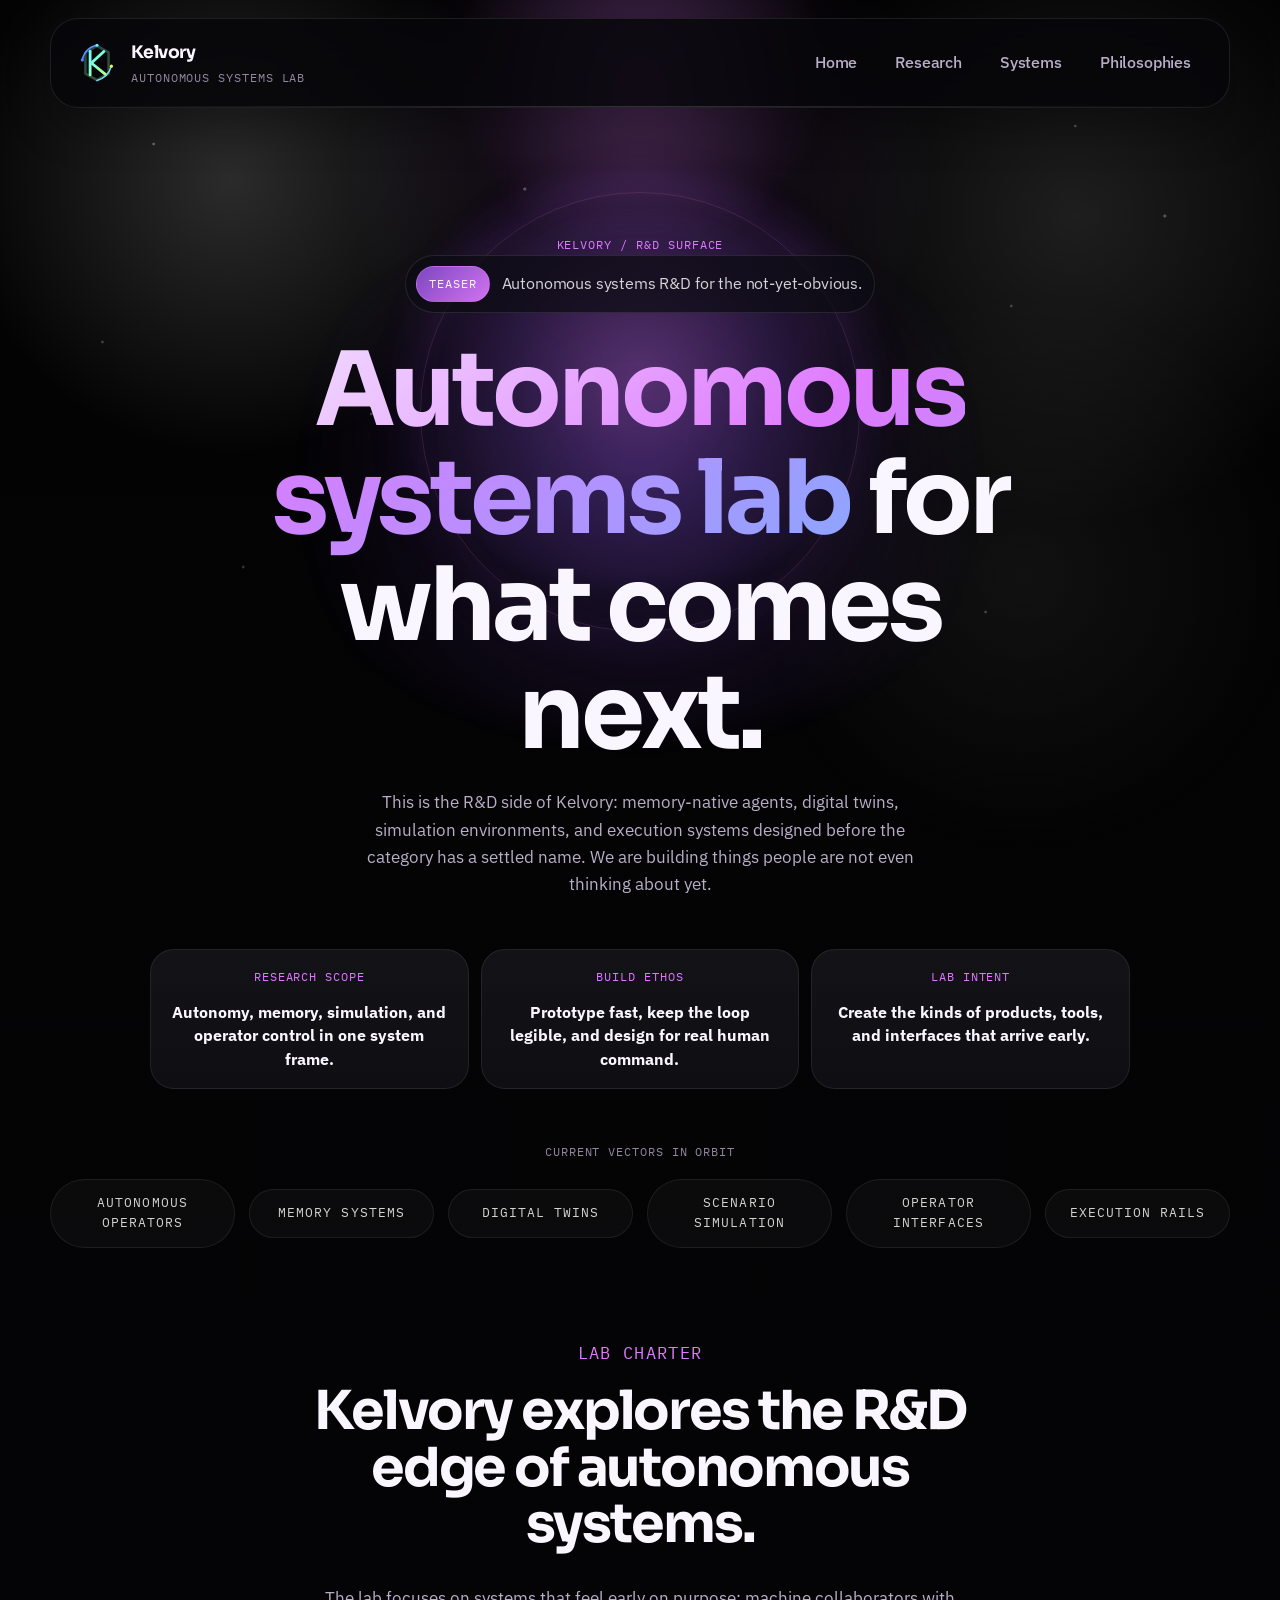
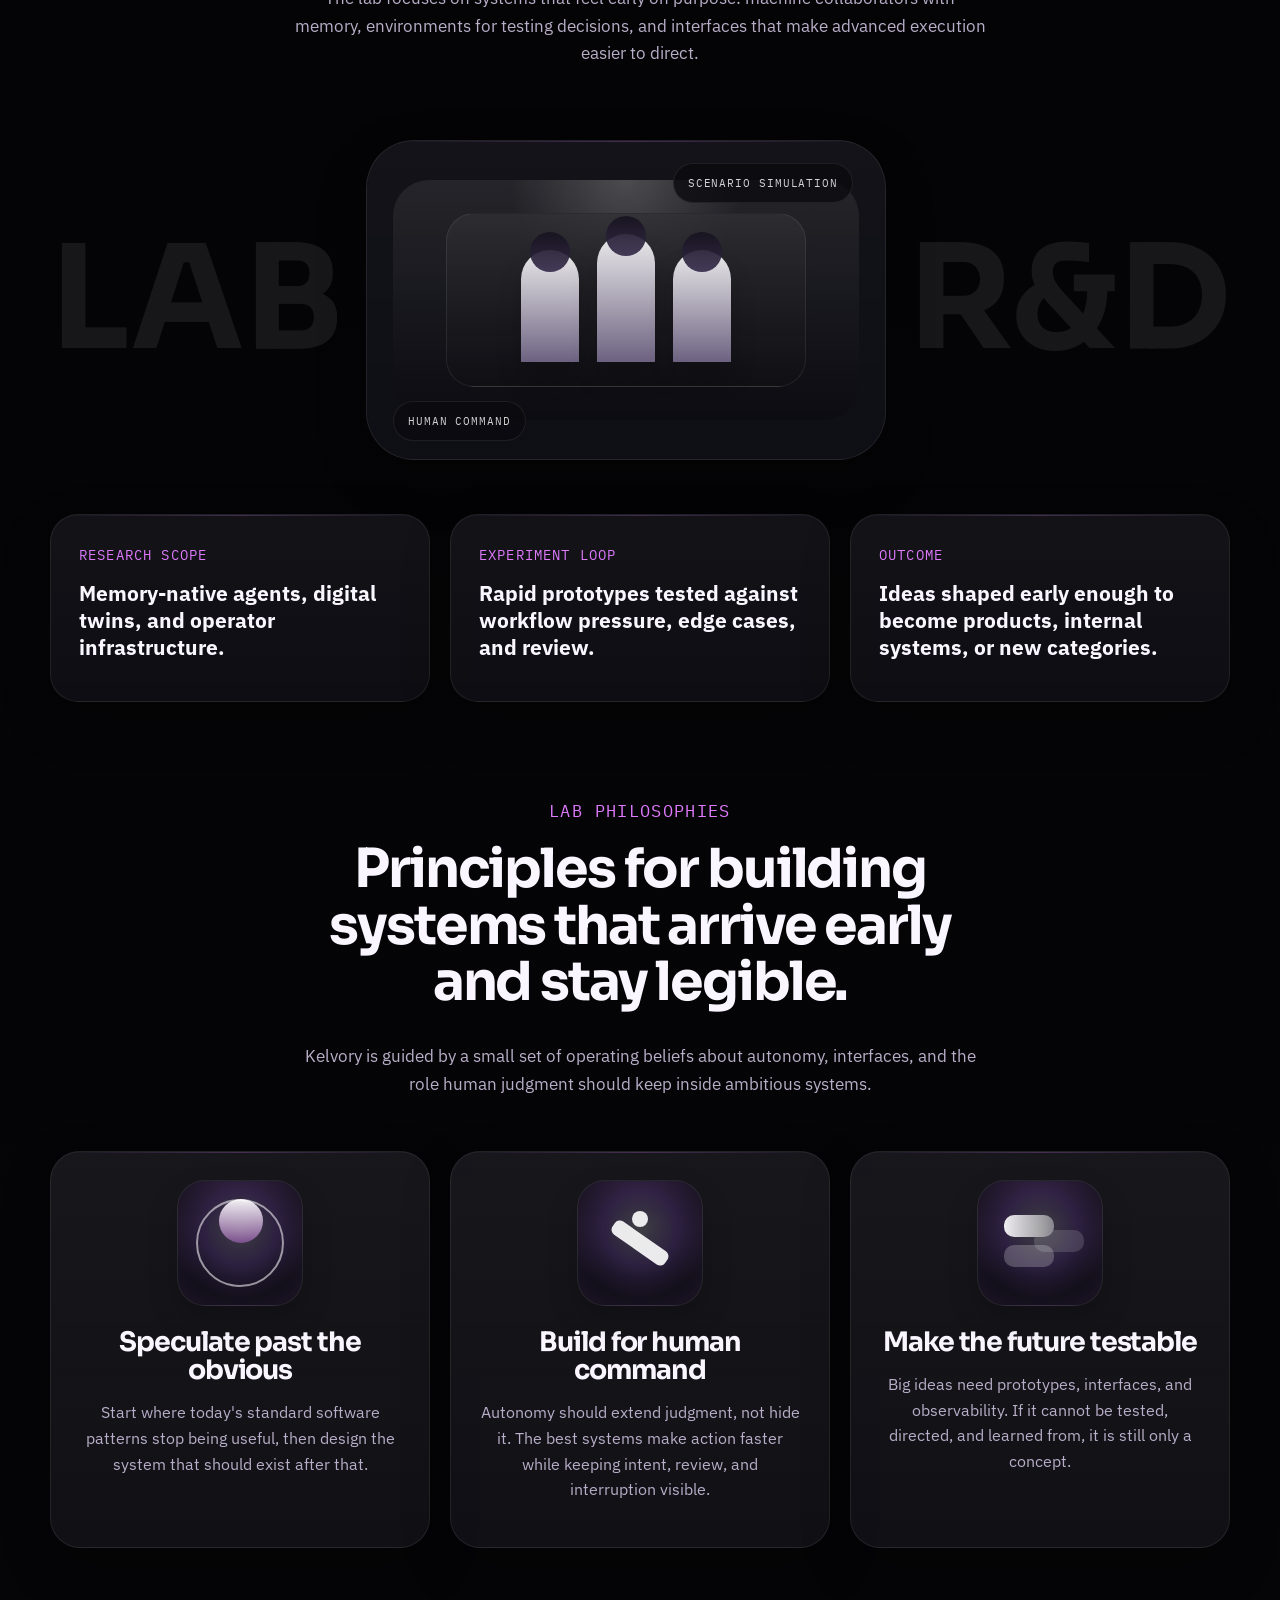
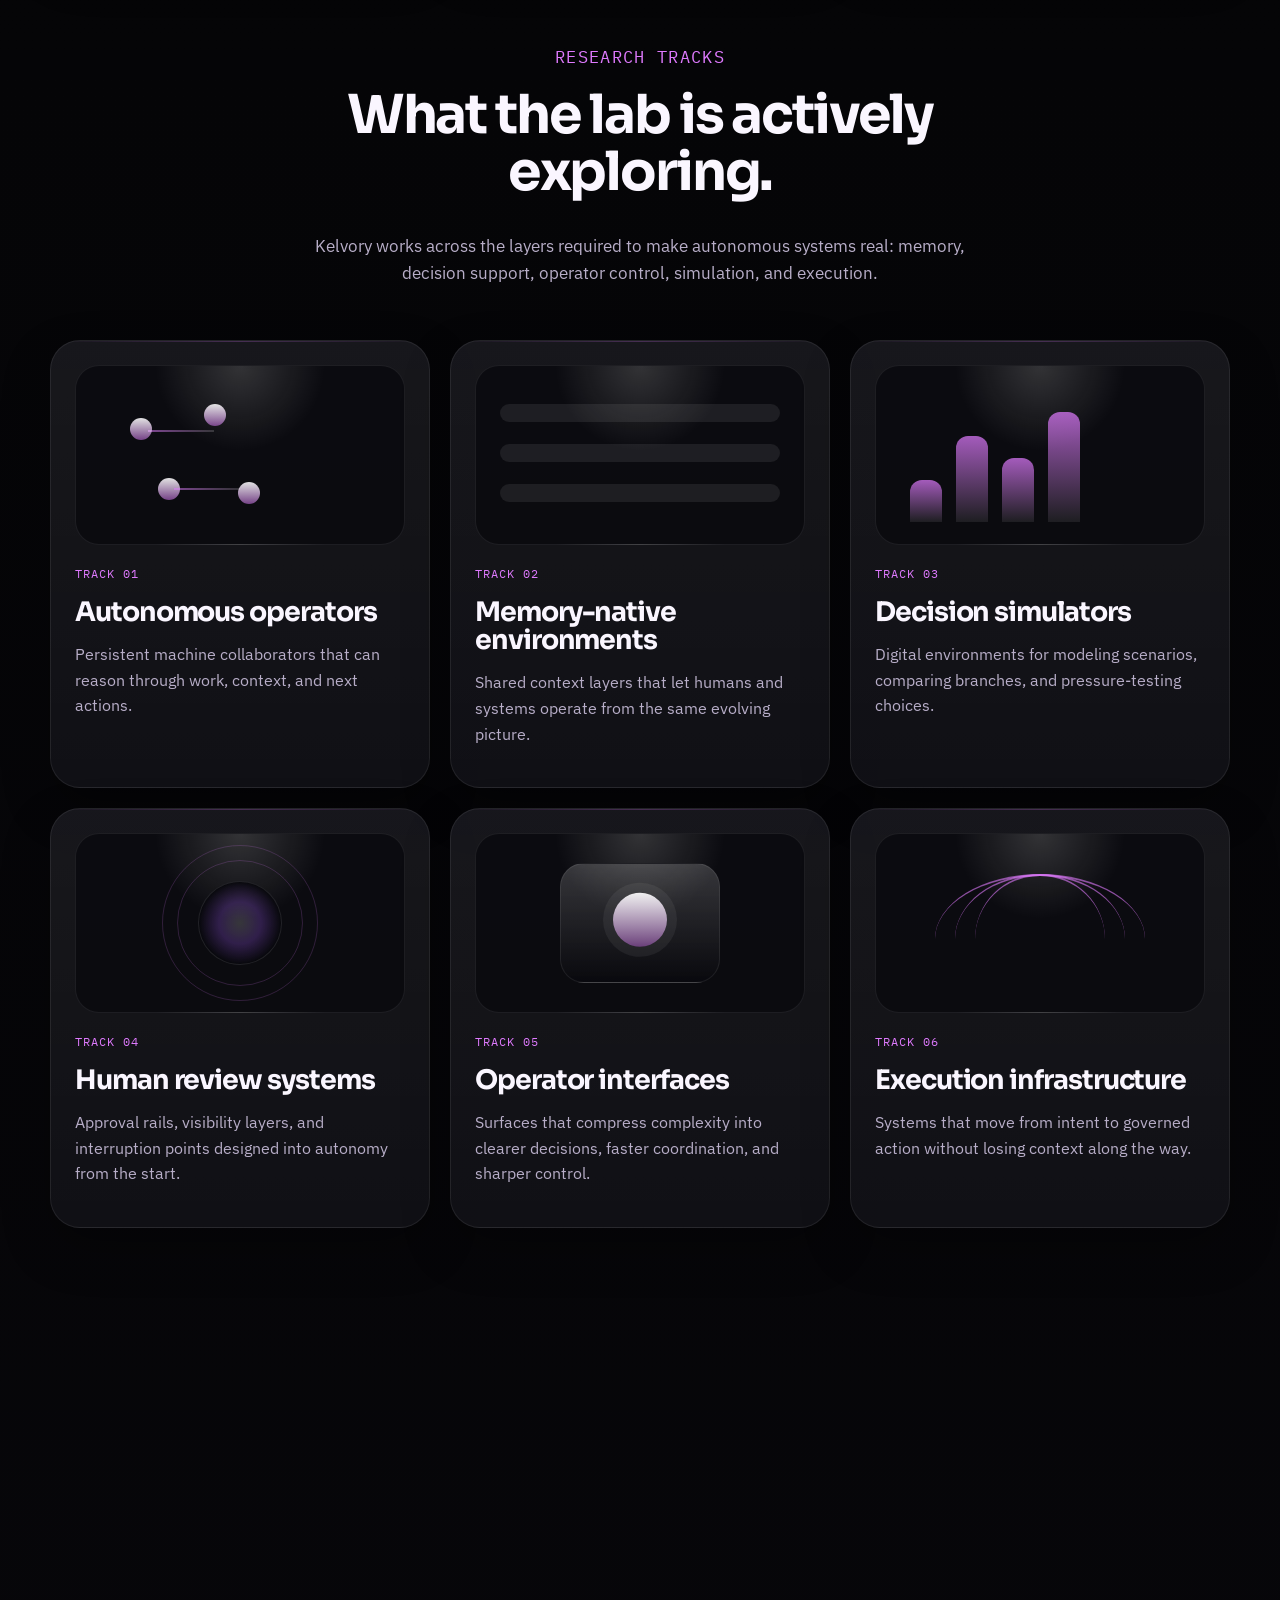
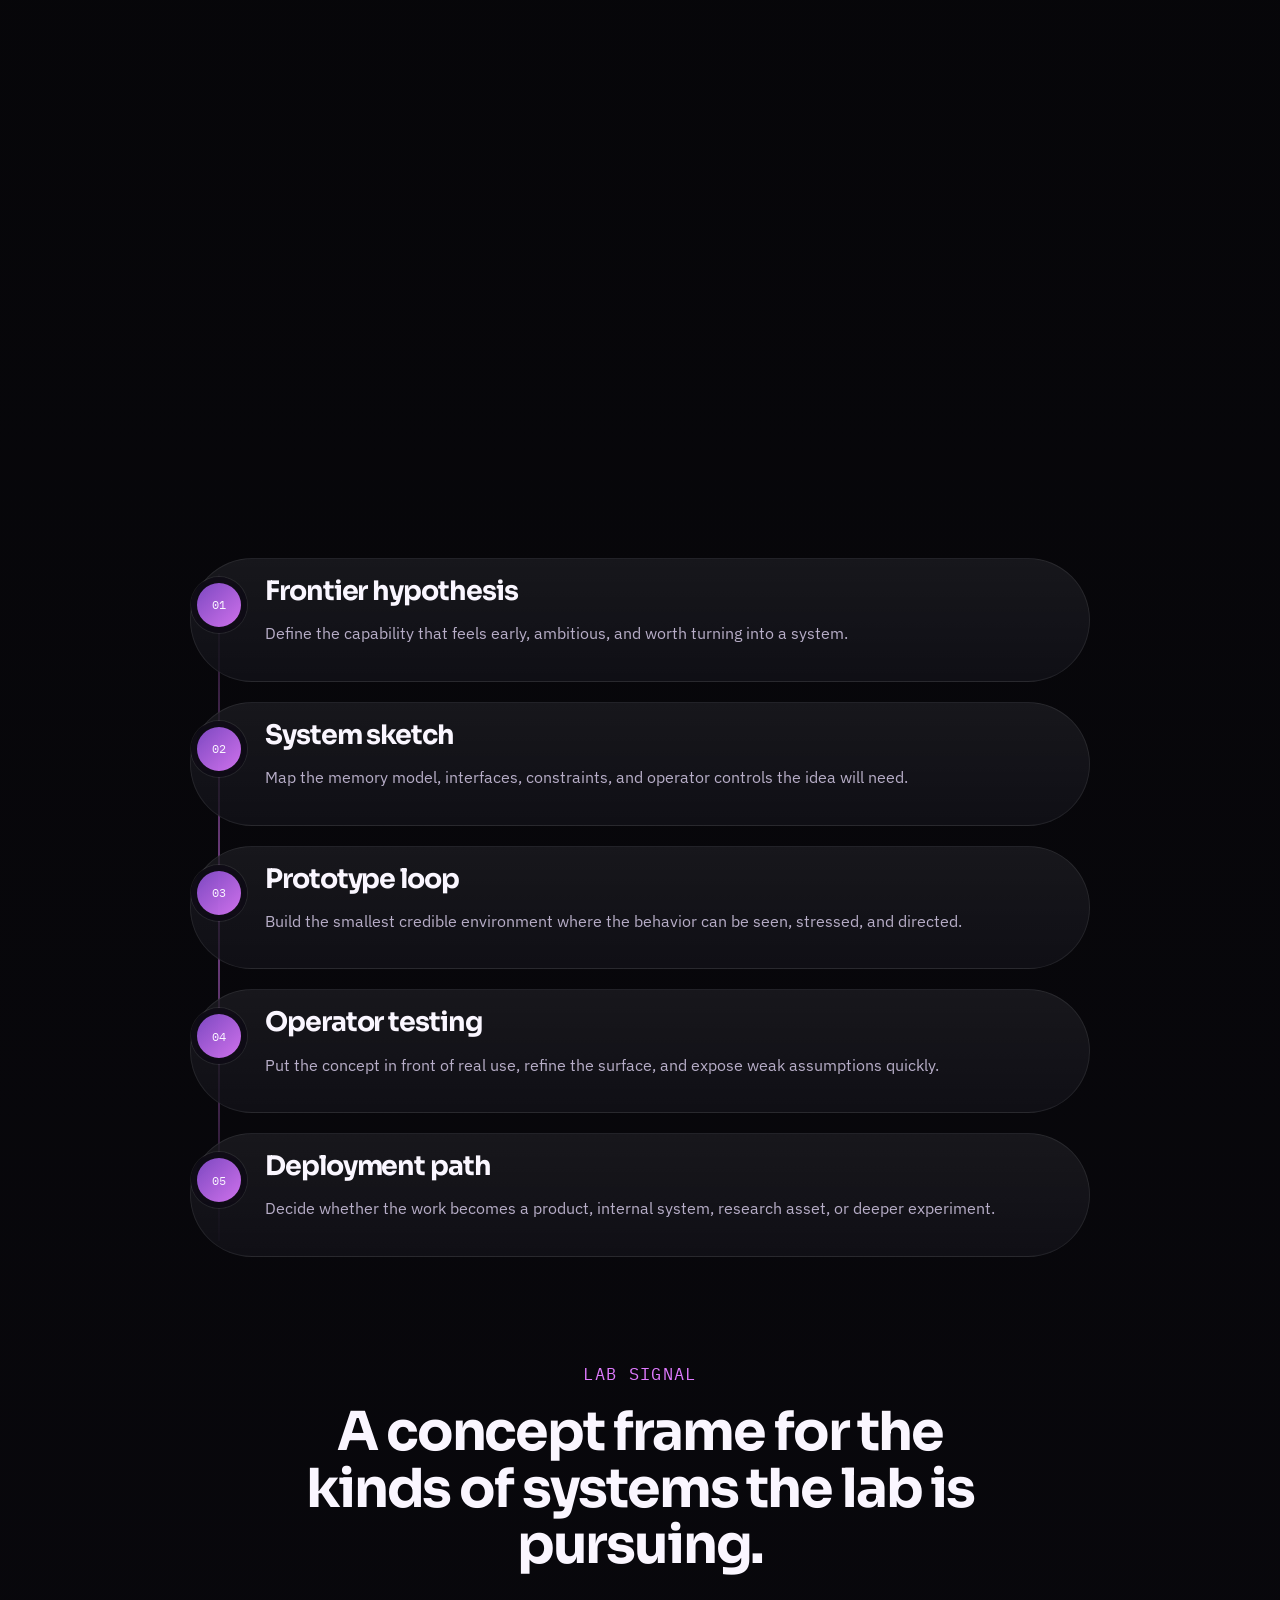
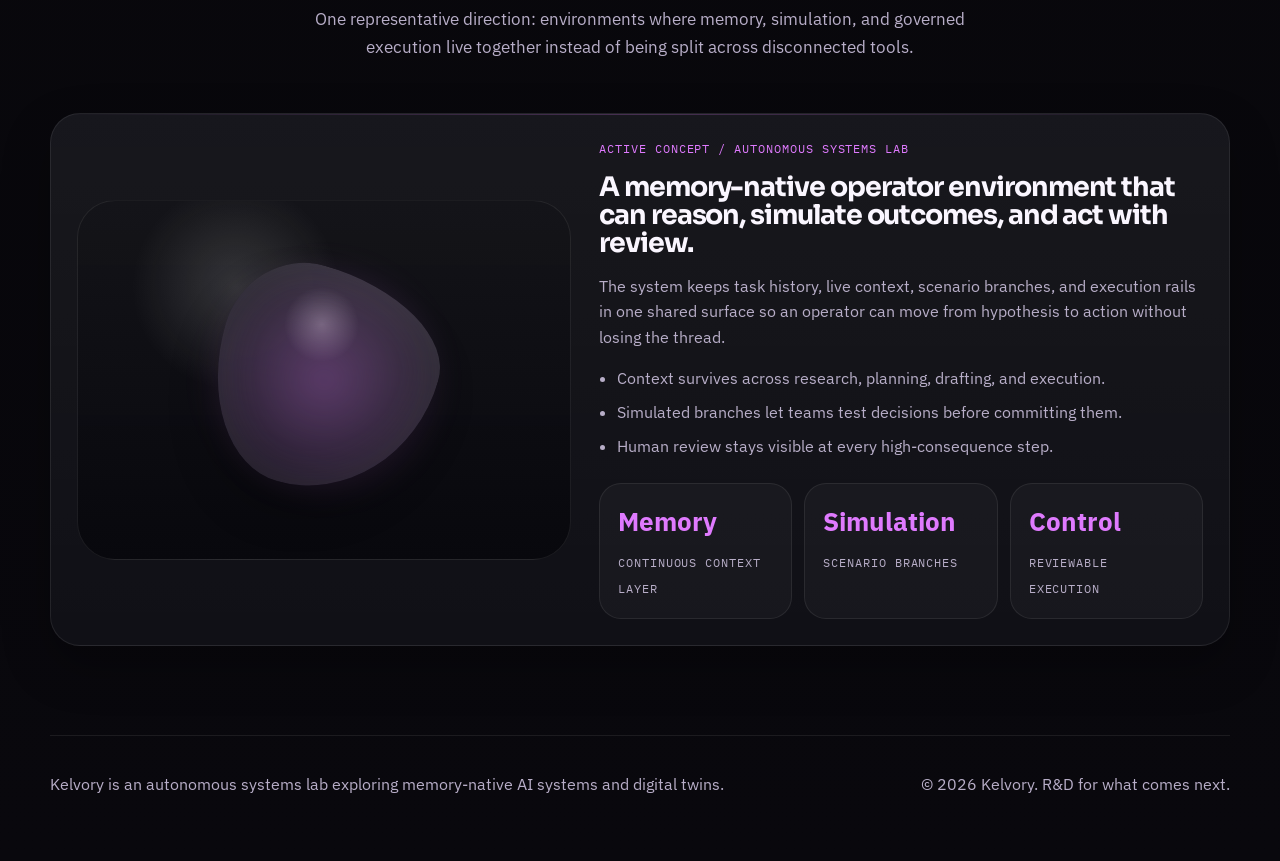
==== commit 537cc63a: "Refine Kelvory teaser homepage and navigation" ====
--- a/index.html
+++ b/index.html
@@ -3,10 +3,10 @@
   <head>
     <meta charset="utf-8">
     <meta name="viewport" content="width=device-width, initial-scale=1">
-    <title>Kelvory | Engineered for Human Amplification</title>
+    <title>Kelvory | Autonomous Systems Lab</title>
     <meta
       name="description"
-      content="Kelvory builds memory-native AI systems, digital twins, and autonomous workflows for organizations that want operator-grade leverage."
+      content="Kelvory is an autonomous systems lab exploring memory-native agents, digital twins, and operator-grade R&amp;D systems."
     >
     <meta name="theme-color" content="#050507">
     <link rel="icon" type="image/svg+xml" href="assets/favicon.svg">
@@ -38,98 +38,85 @@
             type="button"
             aria-expanded="false"
             aria-controls="site-nav"
+            aria-label="Open navigation"
           >
-            Menu
+            <span></span>
+            <span></span>
+            <span></span>
           </button>
         </div>
 
         <nav class="site-nav" id="site-nav" aria-label="Primary">
-          <a href="#capabilities">Capabilities</a>
-          <a href="#systems">Model</a>
-          <a href="#signals">Signals</a>
-          <a class="nav-cta" href="#contact">Start a Project</a>
+          <a href="#top">Home</a>
+          <a href="#research">Research</a>
+          <a href="#systems">Systems</a>
+          <a href="#philosophies">Philosophies</a>
         </nav>
       </header>
 
       <main>
         <section class="section hero" id="top">
-          <div class="hero-visual" data-reveal>
-            <div class="hero-stage">
-              <div class="hero-ink" aria-hidden="true"></div>
-              <div class="halo-field" aria-hidden="true">
-                <div class="halo-orbit"></div>
-                <div class="halo-orbit halo-orbit-alt"></div>
-                <div class="halo-core">
-                  <img src="assets/logo-symbol.svg" alt="" width="70" height="70">
-                </div>
-                <span class="halo-tag halo-tag-top">Context graph</span>
-                <span class="halo-tag halo-tag-right">Agent mesh</span>
-                <span class="halo-tag halo-tag-bottom">Execution rails</span>
-                <span class="halo-tag halo-tag-left">Human review</span>
-              </div>
-            </div>
+          <div class="hero-atmosphere" aria-hidden="true">
+            <div class="hero-nebula"></div>
+            <div class="hero-nebula hero-nebula-secondary"></div>
+            <div class="hero-ring"></div>
           </div>
 
           <div class="hero-copy" data-reveal>
-            <p class="eyebrow">Skunkworks AI Systems Lab</p>
+            <p class="eyebrow">Kelvory / R&amp;D Surface</p>
             <div class="hero-badge">
-              <span class="badge-dot" aria-hidden="true"></span>
-              Built for teams that want operator-grade leverage, not AI theater.
-            </div>
-            <h1>Intelligent <span class="accent-text">automation</span> for modern teams.</h1>
+              <span class="hero-badge-pill">Teaser</span>
+              Autonomous systems R&amp;D for the not-yet-obvious.
+            </div>
+            <h1><span class="accent-text">Autonomous systems lab</span> for what comes next.</h1>
             <p class="hero-lede">
-              Kelvory builds memory-native AI systems, digital twins, and automation surfaces for
-              organizations that need faster decisions, sharper context, and execution that holds
-              up in the real world.
-            </p>
-
-            <div class="cta-row">
-              <a class="button button-primary" href="#contact">Start a Project</a>
-              <a class="button button-secondary" href="#systems">See the Model</a>
-            </div>
-
-            <div class="hero-proof" aria-label="Kelvory positioning">
+              This is the R&amp;D side of Kelvory: memory-native agents, digital twins, simulation
+              environments, and execution systems designed before the category has a settled name.
+              We are building things people are not even thinking about yet.
+            </p>
+
+            <div class="hero-proof" aria-label="Kelvory lab positioning">
               <article class="proof-pill">
-                <span>Prototype tempo</span>
-                <strong>Rapid, concrete, operator-facing builds.</strong>
+                <span>Research Scope</span>
+                <strong>Autonomy, memory, simulation, and operator control in one system frame.</strong>
               </article>
               <article class="proof-pill">
-                <span>Architecture</span>
-                <strong>Context stays attached across every tool and task.</strong>
+                <span>Build Ethos</span>
+                <strong>Prototype fast, keep the loop legible, and design for real human command.</strong>
               </article>
               <article class="proof-pill">
-                <span>Governance</span>
-                <strong>Human review and traceability stay in the loop.</strong>
+                <span>Lab Intent</span>
+                <strong>Create the kinds of products, tools, and interfaces that arrive early.</strong>
               </article>
             </div>
           </div>
         </section>
 
-        <section class="section logo-strip-section" aria-label="Platform ecosystem">
-          <p class="section-kicker" data-reveal>Connected across the stack</p>
+        <section class="section logo-strip-section" aria-label="Research vectors">
+          <p class="section-kicker" data-reveal>Current vectors in orbit</p>
           <div class="logo-strip" data-reveal>
-            <span>Slack</span>
-            <span>Notion</span>
-            <span>HubSpot</span>
-            <span>Salesforce</span>
-            <span>Google Drive</span>
-            <span>Linear</span>
-            <span>GitHub</span>
+            <span>Autonomous Operators</span>
+            <span>Memory Systems</span>
+            <span>Digital Twins</span>
+            <span>Scenario Simulation</span>
+            <span>Operator Interfaces</span>
+            <span>Execution Rails</span>
           </div>
         </section>
 
         <section class="section statement-section">
           <div class="section-heading section-heading-center" data-reveal>
-            <p class="eyebrow">Who We Help</p>
-            <h2>We help ambitious teams design and deploy intelligent automation systems.</h2>
-            <p>
-              Startups, operators, and enterprise teams use Kelvory to streamline operations,
-              retain context, and unlock a more dependable form of machine-assisted execution.
+            <p class="eyebrow">Lab Charter</p>
+            <h2>Kelvory explores the R&amp;D edge of autonomous systems.</h2>
+            <p>
+              The lab focuses on systems that feel early on purpose: machine collaborators with
+              memory, environments for testing decisions, and interfaces that make advanced
+              execution easier to direct.
             </p>
           </div>
 
           <div class="story-stage" data-reveal>
-            <div class="story-ambient story-ambient-left">50+</div>
+            <div class="story-ambient story-ambient-left">Lab</div>
             <div class="story-media-card">
               <div class="story-media">
                 <div class="story-room" aria-hidden="true">
@@ -138,78 +125,75 @@
                   <span class="story-person"></span>
                 </div>
               </div>
-              <button class="play-button" type="button" aria-label="Play system overview">
-                <span></span>
-              </button>
-              <div class="story-float story-float-top">Operator review</div>
-              <div class="story-float story-float-bottom">Context retained</div>
-            </div>
-            <div class="story-ambient story-ambient-right">hours</div>
+              <div class="story-float story-float-top">Scenario simulation</div>
+              <div class="story-float story-float-bottom">Human command</div>
+            </div>
+            <div class="story-ambient story-ambient-right">R&amp;D</div>
           </div>
 
           <div class="stat-band" data-reveal>
             <article class="proof-card">
-              <span>50+</span>
-              <strong>Hours reclaimed from weekly operator overhead.</strong>
+              <span>Research scope</span>
+              <strong>Memory-native agents, digital twins, and operator infrastructure.</strong>
             </article>
             <article class="proof-card">
-              <span>80%</span>
-              <strong>Higher clarity across drafts, approvals, and handoffs.</strong>
+              <span>Experiment loop</span>
+              <strong>Rapid prototypes tested against workflow pressure, edge cases, and review.</strong>
             </article>
             <article class="proof-card">
-              <span>5x</span>
-              <strong>Faster movement from signal to informed action.</strong>
-            </article>
-          </div>
-        </section>
-
-        <section class="section values-section">
-          <div class="section-heading section-heading-center" data-reveal>
-            <p class="eyebrow">Why Kelvory</p>
-            <h2>Systems designed to feel sharp, calm, and operationally useful.</h2>
-            <p>
-              The best automation work is not flashy for long. It becomes dependable infrastructure
-              that makes the team feel more capable every week.
+              <span>Outcome</span>
+              <strong>Ideas shaped early enough to become products, internal systems, or new categories.</strong>
+            </article>
+          </div>
+        </section>
+
+        <section class="section values-section" id="philosophies">
+          <div class="section-heading section-heading-center" data-reveal>
+            <p class="eyebrow">Lab Philosophies</p>
+            <h2>Principles for building systems that arrive early and stay legible.</h2>
+            <p>
+              Kelvory is guided by a small set of operating beliefs about autonomy, interfaces, and
+              the role human judgment should keep inside ambitious systems.
             </p>
           </div>
 
           <div class="value-grid">
             <article class="value-card" data-reveal>
               <div class="value-icon value-icon-strategy" aria-hidden="true"></div>
-              <h3>Business-first system design</h3>
-              <p>
-                We anchor every build in actual operator pain, revenue pressure, and workflow
-                friction rather than trend-driven experimentation.
+              <h3>Speculate past the obvious</h3>
+              <p>
+                Start where today&apos;s standard software patterns stop being useful, then design the
+                system that should exist after that.
               </p>
             </article>
 
             <article class="value-card" data-reveal>
               <div class="value-icon value-icon-build" aria-hidden="true"></div>
-              <h3>End-to-end implementation</h3>
-              <p>
-                From modeling and interface design through tool connections and approvals, Kelvory
-                carries the system across the line.
+              <h3>Build for human command</h3>
+              <p>
+                Autonomy should extend judgment, not hide it. The best systems make action faster
+                while keeping intent, review, and interruption visible.
               </p>
             </article>
 
             <article class="value-card" data-reveal>
               <div class="value-icon value-icon-custom" aria-hidden="true"></div>
-              <h3>Custom execution logic</h3>
-              <p>
-                No generic workflow pack. The orchestration, memory rules, and human review model
-                are shaped around the actual team using it.
-              </p>
-            </article>
-          </div>
-        </section>
-
-        <section class="section services-section" id="capabilities">
-          <div class="section-heading section-heading-center" data-reveal>
-            <p class="eyebrow">Capabilities</p>
-            <h2>Our AI-driven services</h2>
-            <p>
-              Kelvory treats AI as an operating system problem: memory, interfaces, orchestration,
-              governance, and the human experience of actually using the thing.
+              <h3>Make the future testable</h3>
+              <p>
+                Big ideas need prototypes, interfaces, and observability. If it cannot be tested,
+                directed, and learned from, it is still only a concept.
+              </p>
+            </article>
+          </div>
+        </section>
+
+        <section class="section services-section" id="research">
+          <div class="section-heading section-heading-center" data-reveal>
+            <p class="eyebrow">Research Tracks</p>
+            <h2>What the lab is actively exploring.</h2>
+            <p>
+              Kelvory works across the layers required to make autonomous systems real: memory,
+              decision support, operator control, simulation, and execution.
             </p>
           </div>
 
@@ -218,85 +202,84 @@
               <div class="service-preview preview-nodes" aria-hidden="true">
                 <span></span><span></span><span></span><span></span>
               </div>
-              <p class="card-tag">Service 01</p>
-              <h3>AI workflow automation</h3>
-              <p>Automate repetitive work across departments with context-aware triggers and approval logic.</p>
+              <p class="card-tag">Track 01</p>
+              <h3>Autonomous operators</h3>
+              <p>Persistent machine collaborators that can reason through work, context, and next actions.</p>
             </article>
 
             <article class="service-card" data-reveal>
               <div class="service-preview preview-list" aria-hidden="true">
                 <span></span><span></span><span></span>
               </div>
-              <p class="card-tag">Service 02</p>
-              <h3>Agentic operator copilots</h3>
-              <p>Persistent assistants for research, drafting, follow-through, and internal decision support.</p>
+              <p class="card-tag">Track 02</p>
+              <h3>Memory-native environments</h3>
+              <p>Shared context layers that let humans and systems operate from the same evolving picture.</p>
             </article>
 
             <article class="service-card" data-reveal>
               <div class="service-preview preview-chart" aria-hidden="true">
                 <span></span><span></span><span></span><span></span>
               </div>
-              <p class="card-tag">Service 03</p>
-              <h3>Digital twin systems</h3>
-              <p>Operational state mirrors and scenario environments for high-stakes planning and simulation.</p>
+              <p class="card-tag">Track 03</p>
+              <h3>Decision simulators</h3>
+              <p>Digital environments for modeling scenarios, comparing branches, and pressure-testing choices.</p>
             </article>
 
             <article class="service-card" data-reveal>
               <div class="service-preview preview-orbit" aria-hidden="true">
                 <span></span>
               </div>
-              <p class="card-tag">Service 04</p>
-              <h3>Knowledge and memory architecture</h3>
-              <p>Index institutional knowledge so agents and operators work from the same living context layer.</p>
+              <p class="card-tag">Track 04</p>
+              <h3>Human review systems</h3>
+              <p>Approval rails, visibility layers, and interruption points designed into autonomy from the start.</p>
             </article>
 
             <article class="service-card" data-reveal>
               <div class="service-preview preview-profile" aria-hidden="true">
                 <span></span><span></span>
               </div>
-              <p class="card-tag">Service 05</p>
-              <h3>Sales and pipeline automation</h3>
-              <p>Lead routing, follow-ups, summaries, and next-step execution built directly into the workflow.</p>
+              <p class="card-tag">Track 05</p>
+              <h3>Operator interfaces</h3>
+              <p>Surfaces that compress complexity into clearer decisions, faster coordination, and sharper control.</p>
             </article>
 
             <article class="service-card" data-reveal>
               <div class="service-preview preview-arc" aria-hidden="true">
                 <span></span><span></span><span></span>
               </div>
-              <p class="card-tag">Service 06</p>
-              <h3>Custom execution systems</h3>
-              <p>Interfaces, rules, and orchestration designed from first principles when the workflow is unique.</p>
+              <p class="card-tag">Track 06</p>
+              <h3>Execution infrastructure</h3>
+              <p>Systems that move from intent to governed action without losing context along the way.</p>
             </article>
 
             <article class="service-callout" data-reveal>
-              <p class="card-tag">Need a starting point?</p>
-              <h3>Book a strategy session and we’ll map the highest-leverage automation surface.</h3>
-              <p>
-                Bring the bottleneck, the workload, or the ambition. We’ll translate it into a
-                system architecture the team can actually use.
-              </p>
-              <a class="button button-primary" href="#contact">Start the conversation</a>
+              <p class="card-tag">Teaser surface</p>
+              <h3>This site is a signal, not the whole lab.</h3>
+              <p>
+                Much of the active work lives deeper in experiments, prototypes, and internal system
+                studies still taking shape.
+              </p>
             </article>
 
             <article class="service-security" data-reveal>
-              <p class="card-tag">Protected by design</p>
-              <h3>Your data, permissions, and operator controls stay visible.</h3>
+              <p class="card-tag">Built with constraints</p>
+              <h3>Autonomy only matters if it can be inspected, guided, and interrupted.</h3>
               <div class="security-grid">
                 <article class="security-pill">
                   <strong>Traceability</strong>
                   <span>Actions stay legible.</span>
                 </article>
                 <article class="security-pill">
-                  <strong>Approvals</strong>
-                  <span>Humans stay in the loop.</span>
+                  <strong>Review</strong>
+                  <span>Humans keep command.</span>
                 </article>
                 <article class="security-pill">
-                  <strong>Access control</strong>
-                  <span>Permissions remain explicit.</span>
+                  <strong>Access</strong>
+                  <span>Boundaries stay explicit.</span>
                 </article>
                 <article class="security-pill">
                   <strong>Observability</strong>
-                  <span>Operators see what changed.</span>
+                  <span>Behavior can be studied.</span>
                 </article>
               </div>
             </article>
@@ -305,11 +288,11 @@
 
         <section class="section" id="systems">
           <div class="section-heading section-heading-center" data-reveal>
-            <p class="eyebrow">Operating Model</p>
-            <h2>How we work</h2>
-            <p>
-              A deliberate process for turning context-heavy, fragile workflows into dependable
-              systems that teams can actually trust and adopt.
+            <p class="eyebrow">Lab Method</p>
+            <h2>How Kelvory moves from strange idea to workable system.</h2>
+            <p>
+              The process starts with frontier behavior, then shapes the memory, interface, and
+              control structures needed to make that behavior useful in the real world.
             </p>
           </div>
 
@@ -317,40 +300,40 @@
             <article class="timeline-step">
               <div class="timeline-badge">01</div>
               <div class="timeline-copy">
-                <h3>Discovery and audit</h3>
-                <p>We map the friction, the operator context, and the business pressure behind the workflow.</p>
+                <h3>Frontier hypothesis</h3>
+                <p>Define the capability that feels early, ambitious, and worth turning into a system.</p>
               </div>
             </article>
 
             <article class="timeline-step">
               <div class="timeline-badge">02</div>
               <div class="timeline-copy">
-                <h3>Automation blueprint</h3>
-                <p>Define the memory model, tooling, approvals, and interfaces that the system needs to stay useful.</p>
+                <h3>System sketch</h3>
+                <p>Map the memory model, interfaces, constraints, and operator controls the idea will need.</p>
               </div>
             </article>
 
             <article class="timeline-step">
               <div class="timeline-badge">03</div>
               <div class="timeline-copy">
-                <h3>Build and integration</h3>
-                <p>Connect the stack, wire the logic, and shape the operator surface around the real flow of work.</p>
+                <h3>Prototype loop</h3>
+                <p>Build the smallest credible environment where the behavior can be seen, stressed, and directed.</p>
               </div>
             </article>
 
             <article class="timeline-step">
               <div class="timeline-badge">04</div>
               <div class="timeline-copy">
-                <h3>Testing and optimization</h3>
-                <p>Validate behavior, refine prompts and automation rules, and make the system easier to trust.</p>
+                <h3>Operator testing</h3>
+                <p>Put the concept in front of real use, refine the surface, and expose weak assumptions quickly.</p>
               </div>
             </article>
 
             <article class="timeline-step">
               <div class="timeline-badge">05</div>
               <div class="timeline-copy">
-                <h3>Deployment and scaling</h3>
-                <p>Launch the system, monitor usage, and keep compounding the parts that create the most leverage.</p>
+                <h3>Deployment path</h3>
+                <p>Decide whether the work becomes a product, internal system, research asset, or deeper experiment.</p>
               </div>
             </article>
           </div>
@@ -358,11 +341,11 @@
 
         <section class="section" id="signals">
           <div class="section-heading section-heading-center" data-reveal>
-            <p class="eyebrow">Case Study Signal</p>
-            <h2>What we build</h2>
-            <p>
-              A representative example of the kind of work Kelvory is built to deliver:
-              high-context automation that improves team throughput without flattening judgment.
+            <p class="eyebrow">Lab Signal</p>
+            <h2>A concept frame for the kinds of systems the lab is pursuing.</h2>
+            <p>
+              One representative direction: environments where memory, simulation, and governed
+              execution live together instead of being split across disconnected tools.
             </p>
           </div>
 
@@ -373,72 +356,41 @@
             </div>
 
             <div class="case-copy">
-              <p class="card-tag">AI workflow automation for SaaS operations</p>
-              <h3>An operator-grade automation layer for a context-heavy SaaS team.</h3>
-              <p>
-                Kelvory designed a memory-native system that handled research handoffs, recurring
-                summaries, approval-aware execution, and pipeline follow-through from one shared
-                operating context.
+              <p class="card-tag">Active concept / autonomous systems lab</p>
+              <h3>A memory-native operator environment that can reason, simulate outcomes, and act with review.</h3>
+              <p>
+                The system keeps task history, live context, scenario branches, and execution rails
+                in one shared surface so an operator can move from hypothesis to action without
+                losing the thread.
               </p>
               <ul class="signal-list">
-                <li>Lead and account research moved into one governed workflow.</li>
-                <li>Decision notes and weekly recaps stopped resetting between tools.</li>
-                <li>Operators reviewed actions before sensitive steps were executed.</li>
+                <li>Context survives across research, planning, drafting, and execution.</li>
+                <li>Simulated branches let teams test decisions before committing them.</li>
+                <li>Human review stays visible at every high-consequence step.</li>
               </ul>
 
               <div class="case-metrics">
                 <article class="case-metric">
-                  <strong>+40%</strong>
-                  <span>Pipeline clarity</span>
+                  <strong>Memory</strong>
+                  <span>Continuous context layer</span>
                 </article>
                 <article class="case-metric">
-                  <strong>+25%</strong>
-                  <span>Response speed</span>
+                  <strong>Simulation</strong>
+                  <span>Scenario branches</span>
                 </article>
                 <article class="case-metric">
-                  <strong>3x</strong>
-                  <span>Operational throughput</span>
-                </article>
-              </div>
-            </div>
-          </div>
-        </section>
-
-        <section class="section contact-section" id="contact">
-          <div class="contact-panel" data-reveal>
-            <p class="eyebrow">Start the Build</p>
-            <h2>Bring the workflow, the friction, or the ambition. We’ll turn it into an operating system.</h2>
-            <p>
-              Kelvory is a fit for organizations ready to replace isolated AI experiments with a
-              deliberate stack: sharp interfaces, durable memory, and automation that can actually
-              be trusted.
-            </p>
-            <div class="cta-row">
-              <a class="button button-primary" href="mailto:hello@kelvory.com">hello@kelvory.com</a>
-              <a class="button button-secondary" href="#capabilities">Review capabilities</a>
-            </div>
-
-            <div class="contact-meta">
-              <article class="meta-block">
-                <span>Ideal for</span>
-                <strong>High-context operators, founders, and technical teams.</strong>
-              </article>
-              <article class="meta-block">
-                <span>Best moment</span>
-                <strong>When the leverage is obvious but the right system still needs shape.</strong>
-              </article>
-              <article class="meta-block">
-                <span>Output</span>
-                <strong>Real interfaces, working workflows, and infrastructure that can compound.</strong>
-              </article>
+                  <strong>Control</strong>
+                  <span>Reviewable execution</span>
+                </article>
+              </div>
             </div>
           </div>
         </section>
       </main>
 
       <footer class="site-footer">
-        <p>Kelvory builds memory-native AI systems for human amplification.</p>
-        <p>&copy; <span data-current-year></span> Kelvory. Operator-grade systems for the next era of work.</p>
+        <p>Kelvory is an autonomous systems lab exploring memory-native AI systems and digital twins.</p>
+        <p>&copy; <span data-current-year></span> Kelvory. R&amp;D for what comes next.</p>
       </footer>
     </div>
 
--- a/styles.css
+++ b/styles.css
@@ -149,19 +149,30 @@
 .site-header {
   align-items: center;
   backdrop-filter: blur(24px);
-  background: rgba(10, 10, 16, 0.74);
-  border: 1px solid rgba(255, 255, 255, 0.08);
-  border-radius: 999px;
-  box-shadow: 0 10px 40px rgba(0, 0, 0, 0.24);
+  background: rgba(6, 6, 10, 0.84);
+  border: 1px solid rgba(255, 255, 255, 0.09);
+  border-radius: 28px;
+  box-shadow: 0 18px 44px rgba(0, 0, 0, 0.28);
   display: flex;
-  gap: 24px;
+  gap: 28px;
   justify-content: space-between;
   margin: 18px auto 0;
   max-width: var(--content-width);
-  padding: 14px 18px;
+  overflow: hidden;
+  padding: 20px 26px;
   position: sticky;
   top: 16px;
   z-index: 30;
+}
+
+.site-header::after {
+  background: linear-gradient(90deg, transparent, rgba(255, 255, 255, 0.16), transparent);
+  bottom: 0;
+  content: "";
+  height: 1px;
+  left: 0;
+  position: absolute;
+  width: 100%;
 }
 
 .header-row {
@@ -193,13 +204,11 @@
 }
 
 .brand-lockup small,
-.site-nav a,
 .eyebrow,
 .card-tag,
 .process-step,
 .stack-index,
 .quote-meta,
-.hero-badge,
 .proof-card span,
 .proof-pill span,
 .console-label,
@@ -216,36 +225,94 @@
 }
 
 .menu-toggle {
-  background: rgba(255, 255, 255, 0.03);
+  align-items: center;
+  background: transparent;
   border: 1px solid rgba(255, 255, 255, 0.12);
-  border-radius: 999px;
-  color: var(--text);
+  border-radius: 18px;
   cursor: pointer;
   display: none;
-  font-family: "IBM Plex Mono", monospace;
-  font-size: 0.74rem;
-  letter-spacing: 0.08em;
-  padding: 10px 14px;
-  text-transform: uppercase;
+  height: 56px;
+  justify-content: center;
+  padding: 0;
+  position: relative;
+  transition:
+    background 180ms ease,
+    border-color 180ms ease,
+    transform 180ms ease;
+  width: 64px;
+}
+
+.menu-toggle:hover,
+.menu-toggle:focus-visible {
+  background: rgba(255, 255, 255, 0.04);
+  border-color: rgba(255, 255, 255, 0.2);
+}
+
+.menu-toggle span {
+  background: var(--text);
+  border-radius: 999px;
+  display: block;
+  height: 3px;
+  position: absolute;
+  transition:
+    opacity 180ms ease,
+    transform 180ms ease,
+    top 180ms ease;
+  width: 28px;
+}
+
+.menu-toggle span:nth-child(1) {
+  top: 17px;
+}
+
+.menu-toggle span:nth-child(2) {
+  top: 26px;
+}
+
+.menu-toggle span:nth-child(3) {
+  top: 35px;
+}
+
+.menu-toggle.is-active span:nth-child(1) {
+  top: 26px;
+  transform: rotate(45deg);
+}
+
+.menu-toggle.is-active span:nth-child(2) {
+  opacity: 0;
+}
+
+.menu-toggle.is-active span:nth-child(3) {
+  top: 26px;
+  transform: rotate(-45deg);
 }
 
 .site-nav {
   align-items: center;
   display: flex;
   flex-wrap: wrap;
-  gap: 10px 18px;
+  gap: 10px 14px;
   justify-content: flex-end;
   margin-left: auto;
 }
 
 .site-nav a {
+  border-radius: 999px;
   color: var(--muted);
-  font-size: 0.77rem;
-  transition: color 200ms ease;
+  font-family: "IBM Plex Sans", sans-serif;
+  font-size: 0.98rem;
+  font-weight: 500;
+  letter-spacing: -0.01em;
+  padding: 10px 12px;
+  text-transform: none;
+  transition:
+    color 200ms ease,
+    background 200ms ease;
 }
 
 .site-nav a:hover,
 .site-nav a:focus-visible {
+  background: rgba(255, 255, 255, 0.04);
   color: var(--text);
 }
 
@@ -291,47 +358,104 @@
   gap: 20px;
   grid-template-columns: 1fr;
   justify-items: center;
-  min-height: auto;
-  padding-top: 92px;
+  isolation: isolate;
+  min-height: calc(100vh - 120px);
+  overflow: hidden;
+  padding-top: 128px;
   text-align: center;
 }
 
 .hero-copy {
   display: grid;
   justify-items: center;
-  max-width: 900px;
+  max-width: 980px;
+  position: relative;
+  z-index: 1;
 }
 
 .hero-copy h1 {
   margin: 0 auto;
-  max-width: 9ch;
+  max-width: 11ch;
 }
 
 .hero-badge {
   align-items: center;
-  background: rgba(255, 255, 255, 0.04);
-  border: 1px solid rgba(255, 255, 255, 0.09);
+  background: rgba(12, 12, 18, 0.72);
+  border: 1px solid rgba(255, 255, 255, 0.1);
   border-radius: 999px;
   color: var(--white-soft);
   display: inline-flex;
+  flex-wrap: wrap;
+  font-family: "IBM Plex Sans", sans-serif;
+  font-size: 1rem;
+  gap: 12px;
+  justify-content: center;
+  letter-spacing: -0.01em;
+  margin: 0 0 24px;
+  padding: 10px 12px 10px 10px;
+  text-transform: none;
+}
+
+.hero-badge-pill {
+  background: linear-gradient(135deg, rgba(129, 74, 200, 0.96), rgba(223, 122, 254, 0.94));
+  border: 1px solid rgba(223, 122, 254, 0.35);
+  border-radius: 999px;
+  color: var(--text);
+  font-family: "IBM Plex Mono", monospace;
   font-size: 0.72rem;
-  gap: 10px;
-  margin: 0 0 24px;
-  padding: 10px 16px;
-}
-
-.badge-dot {
-  background: linear-gradient(135deg, var(--accent-bright), #ffffff);
-  border-radius: 50%;
-  box-shadow: 0 0 16px rgba(223, 122, 254, 0.58);
-  display: inline-block;
-  height: 8px;
-  width: 8px;
+  letter-spacing: 0.08em;
+  padding: 8px 12px;
+  text-transform: uppercase;
 }
 
 .hero-lede {
   margin-top: 22px;
-  max-width: 56ch;
+  max-width: 58ch;
+}
+
+.hero-atmosphere {
+  inset: 60px 0 auto;
+  pointer-events: none;
+  position: absolute;
+  z-index: 0;
+}
+
+.hero-nebula,
+.hero-ring {
+  left: 50%;
+  position: absolute;
+  top: 0;
+  transform: translateX(-50%);
+}
+
+.hero-nebula {
+  background:
+    radial-gradient(circle, rgba(223, 122, 254, 0.34) 0%, rgba(129, 74, 200, 0.2) 38%, rgba(5, 5, 7, 0) 74%);
+  border-radius: 50%;
+  filter: blur(8px);
+  height: 420px;
+  opacity: 0.95;
+  width: 540px;
+}
+
+.hero-nebula-secondary {
+  background:
+    radial-gradient(circle, rgba(140, 87, 255, 0.22) 0%, rgba(129, 74, 200, 0.1) 44%, rgba(5, 5, 7, 0) 76%);
+  filter: blur(14px);
+  height: 520px;
+  top: 48px;
+  width: 760px;
+}
+
+.hero-ring {
+  border: 1px solid rgba(223, 122, 254, 0.16);
+  border-radius: 50%;
+  box-shadow:
+    0 0 60px rgba(129, 74, 200, 0.12),
+    inset 0 0 24px rgba(223, 122, 254, 0.04);
+  height: 440px;
+  top: 24px;
+  width: 440px;
 }
 
 .cta-row {
@@ -1315,15 +1439,19 @@
   align-items: center;
   display: grid;
   gap: 14px;
-  grid-template-columns: repeat(7, minmax(0, 1fr));
+  grid-template-columns: repeat(auto-fit, minmax(160px, 1fr));
 }
 
 .logo-strip span {
-  color: rgba(255, 255, 255, 0.72);
+  background: rgba(255, 255, 255, 0.03);
+  border: 1px solid rgba(255, 255, 255, 0.08);
+  border-radius: 999px;
+  color: rgba(255, 255, 255, 0.82);
   font-family: "IBM Plex Mono", monospace;
   font-size: 0.8rem;
   letter-spacing: 0.08em;
-  opacity: 0.8;
+  opacity: 1;
+  padding: 13px 16px;
   text-align: center;
   text-transform: uppercase;
 }
@@ -1342,7 +1470,7 @@
 }
 
 .story-ambient {
-  color: rgba(255, 255, 255, 0.1);
+  color: rgba(255, 255, 255, 0.08);
   font-family: "Sora", sans-serif;
   font-size: clamp(4rem, 14vw, 9rem);
   font-weight: 700;
@@ -2087,6 +2215,7 @@
   .site-nav {
     display: none;
     grid-template-columns: repeat(2, minmax(0, 1fr));
+    gap: 12px;
     justify-content: stretch;
     margin-left: 0;
     width: 100%;
@@ -2101,15 +2230,12 @@
     border: 1px solid rgba(255, 255, 255, 0.08);
     border-radius: 16px;
     display: flex;
+    font-size: 0.94rem;
     justify-content: center;
     min-height: 46px;
     padding: 10px 12px;
   }
 
-  .site-nav .nav-cta {
-    grid-column: 1 / -1;
-  }
-
   .section {
     padding-top: 72px;
     scroll-margin-top: 112px;
@@ -2118,7 +2244,7 @@
   .hero {
     gap: 30px;
     min-height: auto;
-    padding-top: 72px;
+    padding-top: 92px;
   }
 
   .proof-strip,
@@ -2154,6 +2280,22 @@
     top: auto;
   }
 
+  .hero-nebula {
+    height: 340px;
+    width: 460px;
+  }
+
+  .hero-nebula-secondary {
+    height: 430px;
+    top: 34px;
+    width: 620px;
+  }
+
+  .hero-ring {
+    height: 330px;
+    width: 330px;
+  }
+
   .timeline-step {
     border-radius: 30px;
     padding-right: 18px;
@@ -2168,6 +2310,14 @@
   .site-header {
     margin-top: 14px;
     padding: 16px;
+  }
+
+  .brand {
+    gap: 12px;
+  }
+
+  .brand-lockup strong {
+    font-size: 1rem;
   }
 
   h1 {
@@ -2200,6 +2350,32 @@
     width: 100%;
   }
 
+  .menu-toggle {
+    height: 52px;
+    width: 58px;
+  }
+
+  .menu-toggle span {
+    width: 24px;
+  }
+
+  .menu-toggle span:nth-child(1) {
+    top: 15px;
+  }
+
+  .menu-toggle span:nth-child(2) {
+    top: 24px;
+  }
+
+  .menu-toggle span:nth-child(3) {
+    top: 33px;
+  }
+
+  .menu-toggle.is-active span:nth-child(1),
+  .menu-toggle.is-active span:nth-child(3) {
+    top: 24px;
+  }
+
   .halo-field {
     min-height: 248px;
   }
@@ -2223,6 +2399,26 @@
     align-items: flex-start;
     border-radius: 24px;
     padding: 12px 14px;
+  }
+
+  .hero-atmosphere {
+    inset: 84px 0 auto;
+  }
+
+  .hero-nebula {
+    height: 300px;
+    width: 360px;
+  }
+
+  .hero-nebula-secondary {
+    height: 360px;
+    width: 480px;
+  }
+
+  .hero-ring {
+    height: 250px;
+    top: 42px;
+    width: 250px;
   }
 
   .stat-grid {
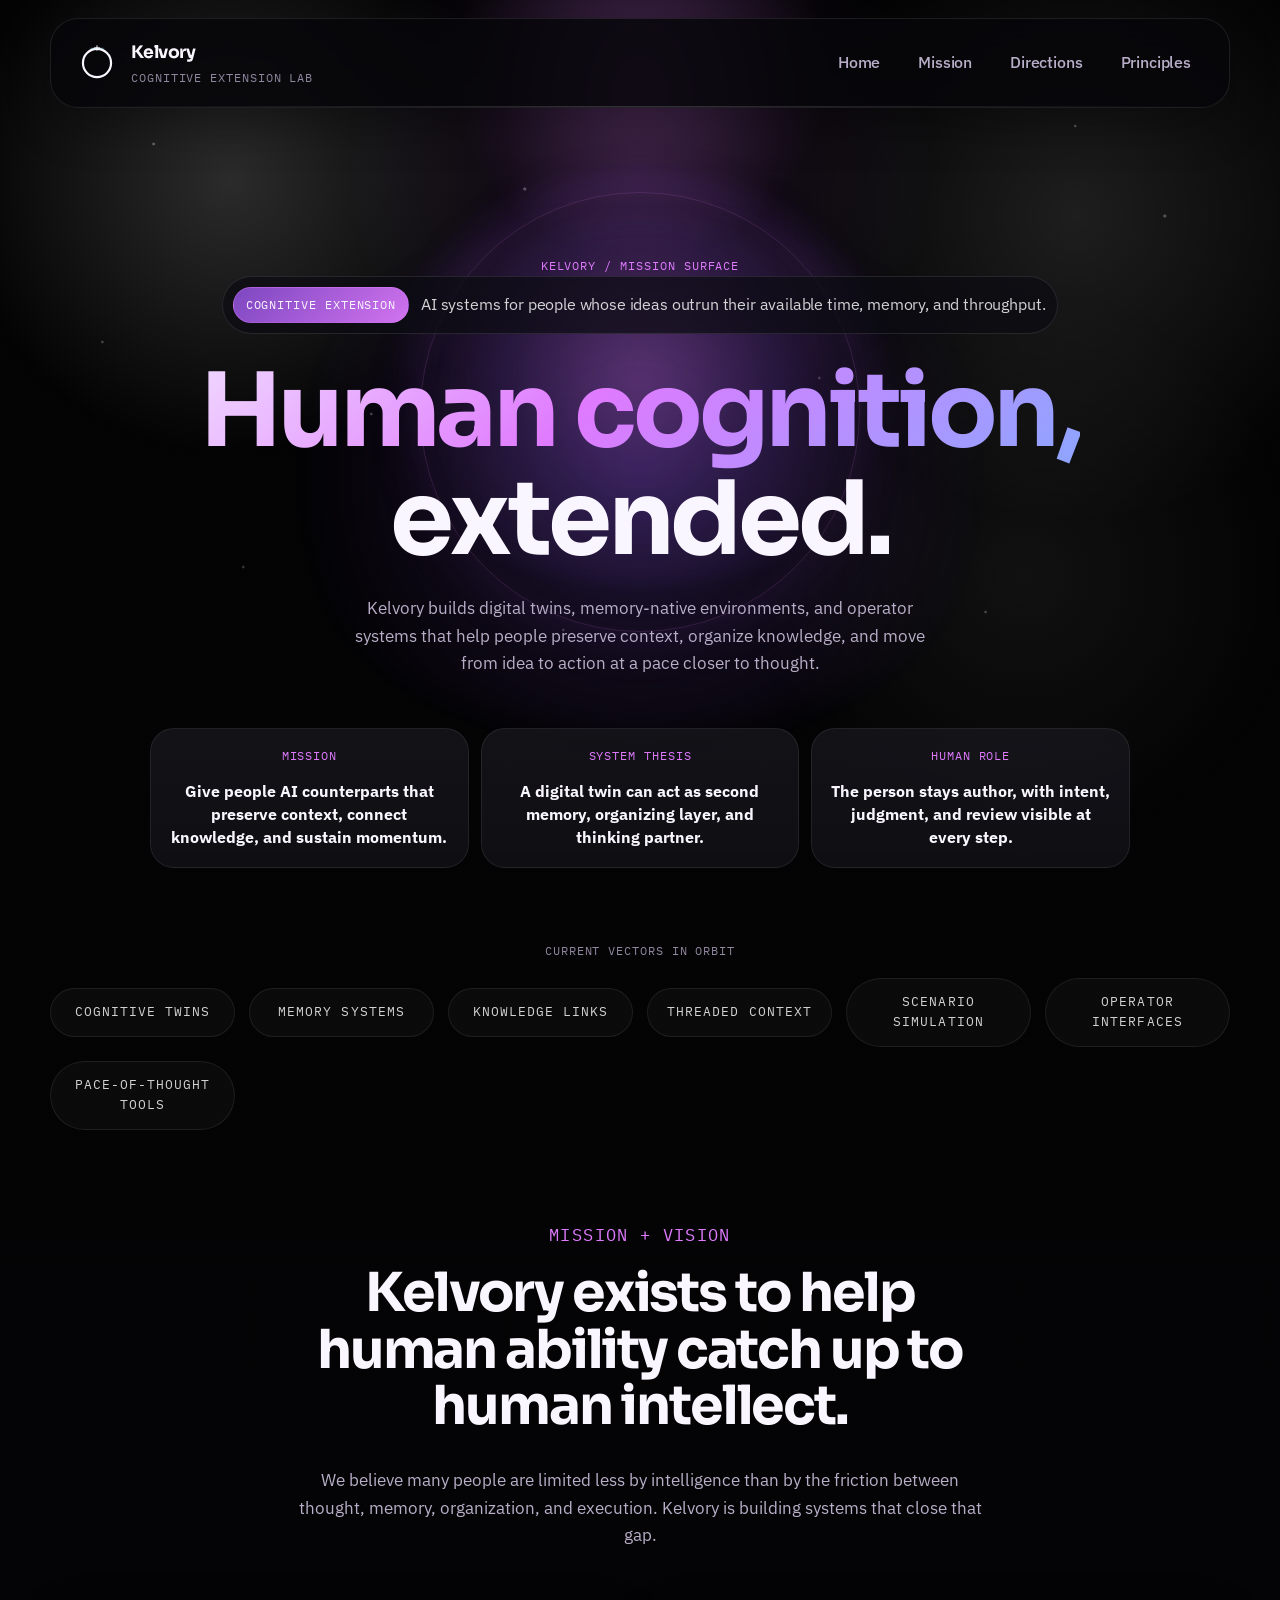
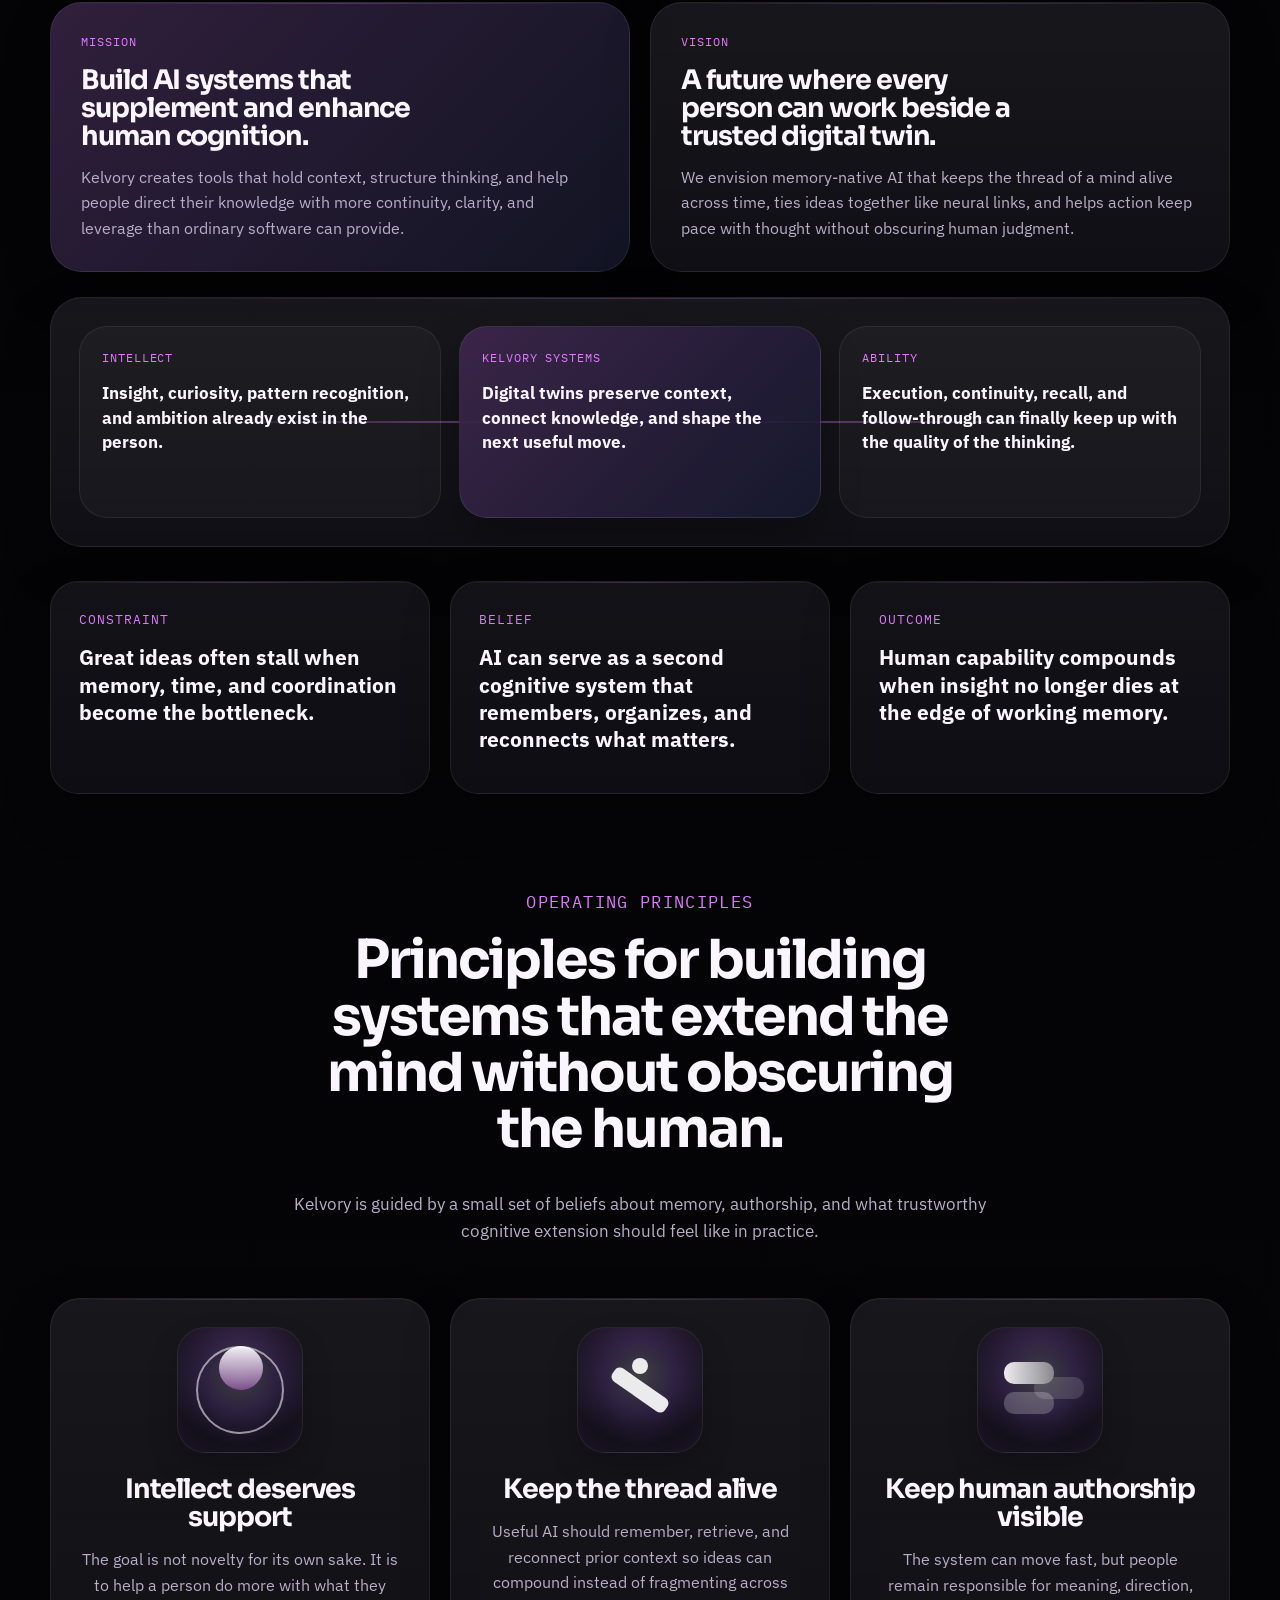
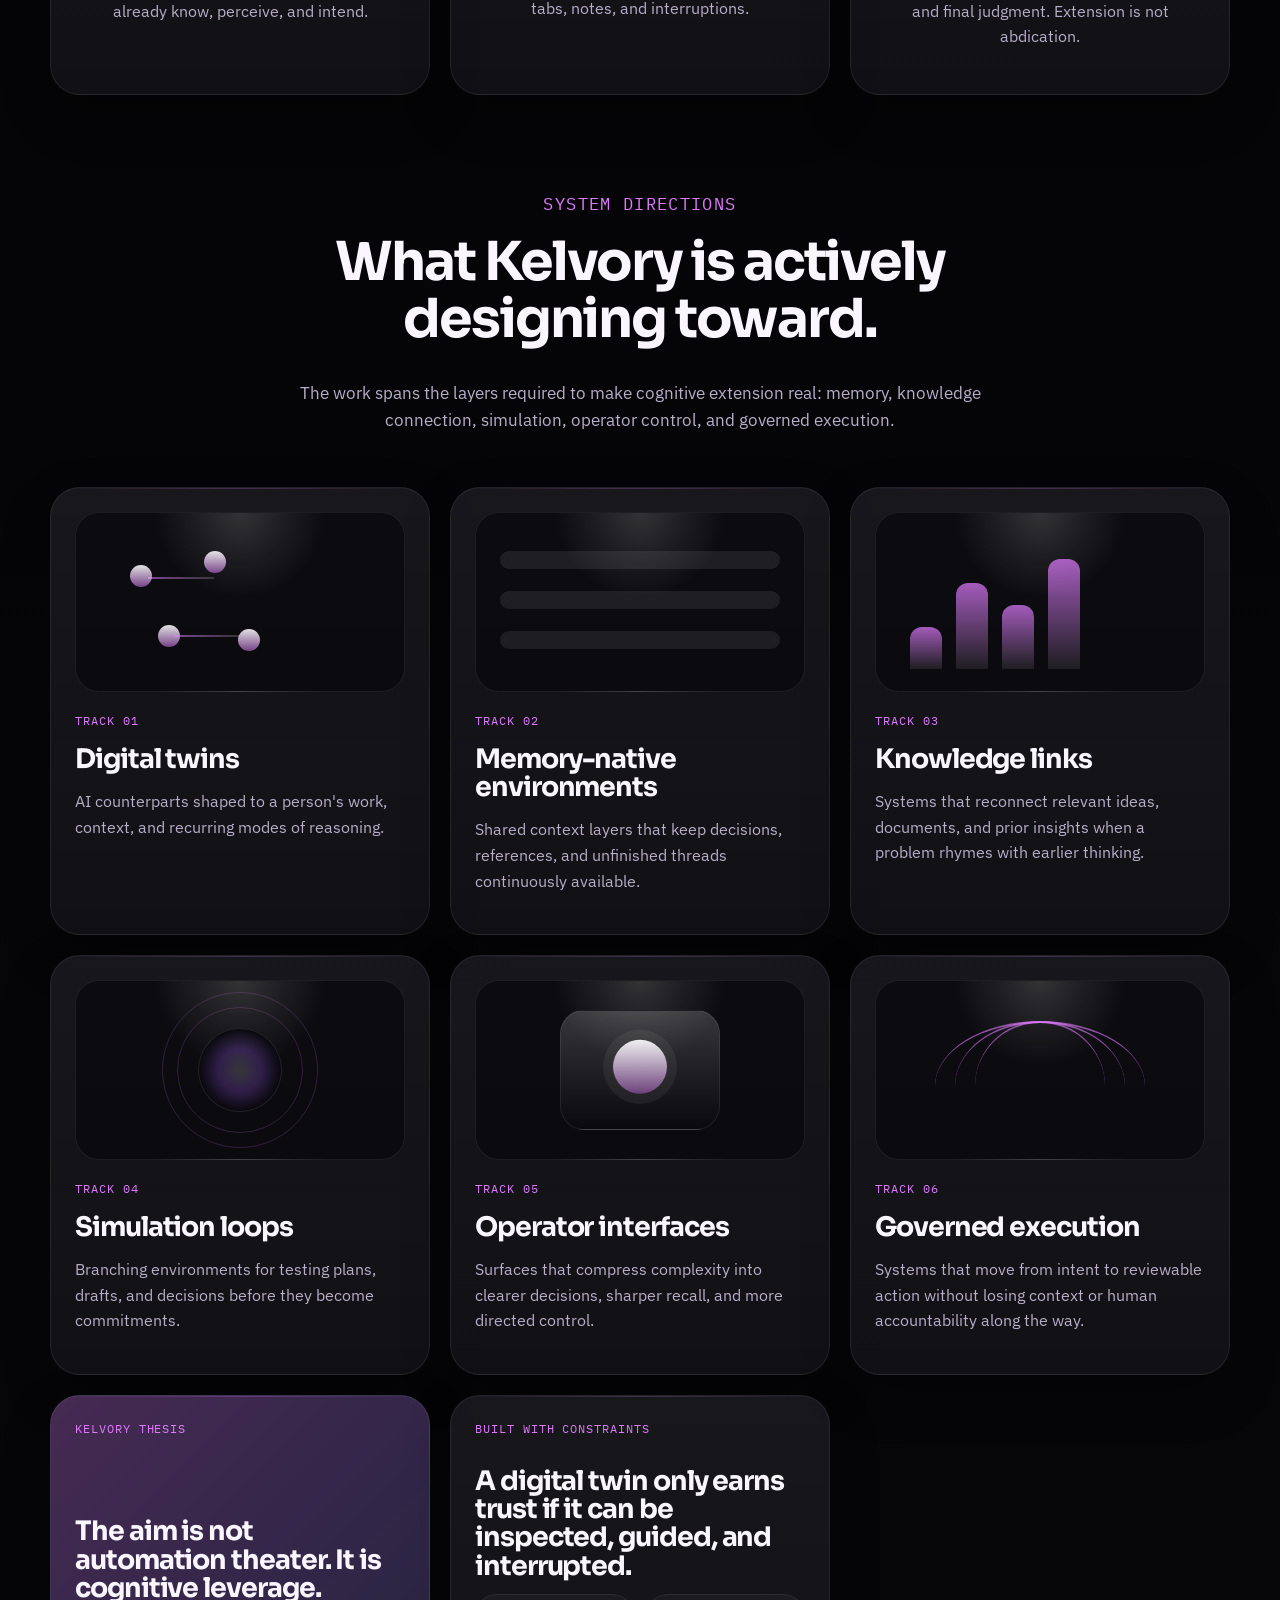
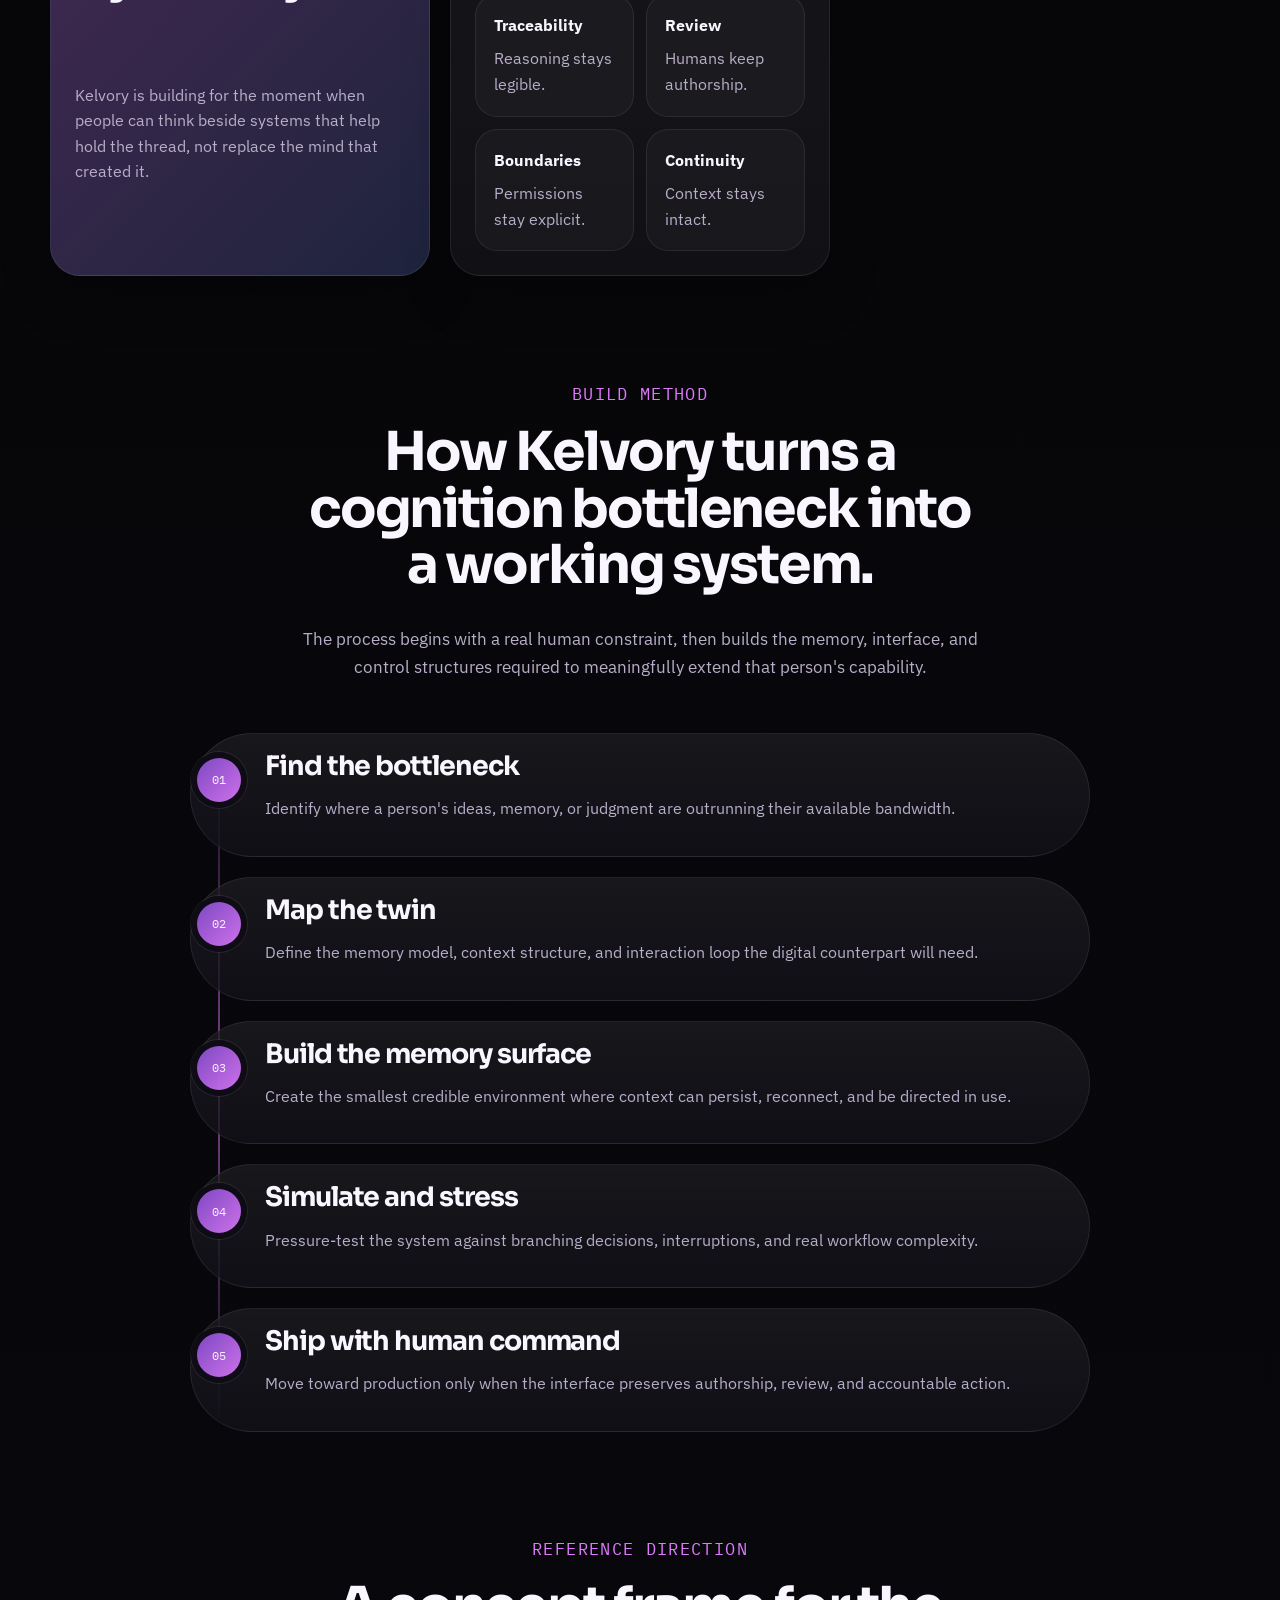
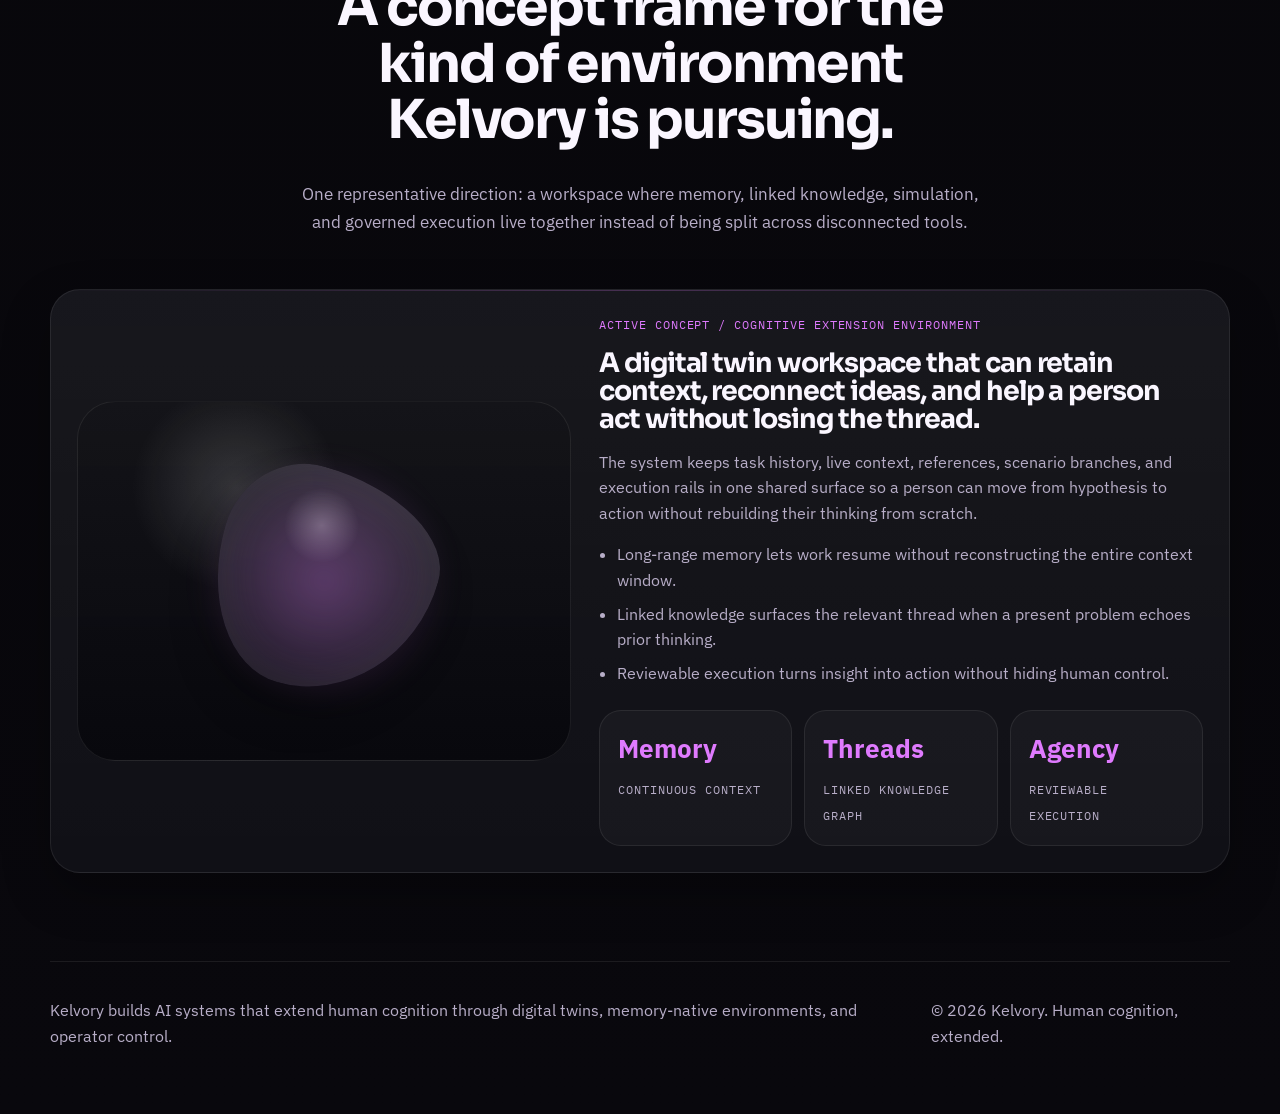
==== commit 5b753030: "checkpoint" ====
--- a/index.html
+++ b/index.html
@@ -3,10 +3,10 @@
   <head>
     <meta charset="utf-8">
     <meta name="viewport" content="width=device-width, initial-scale=1">
-    <title>Kelvory | Autonomous Systems Lab</title>
+    <title>Kelvory | Cognitive Extension Lab</title>
     <meta
       name="description"
-      content="Kelvory is an autonomous systems lab exploring memory-native agents, digital twins, and operator-grade R&amp;D systems."
+      content="Kelvory builds AI systems that extend human cognition through digital twins, memory-native environments, and operator-grade knowledge systems."
     >
     <meta name="theme-color" content="#050507">
     <link rel="icon" type="image/svg+xml" href="assets/favicon.svg">
@@ -29,7 +29,7 @@
             <img src="assets/logo-symbol.svg" alt="Kelvory logo symbol" width="40" height="40">
             <span class="brand-lockup">
               <strong>Kelvory</strong>
-              <small>Autonomous Systems Lab</small>
+              <small>Cognitive Extension Lab</small>
             </span>
           </a>
 
@@ -48,9 +48,9 @@
 
         <nav class="site-nav" id="site-nav" aria-label="Primary">
           <a href="#top">Home</a>
-          <a href="#research">Research</a>
-          <a href="#systems">Systems</a>
-          <a href="#philosophies">Philosophies</a>
+          <a href="#mission">Mission</a>
+          <a href="#directions">Directions</a>
+          <a href="#principles">Principles</a>
         </nav>
       </header>
 
@@ -63,137 +63,160 @@
           </div>
 
           <div class="hero-copy" data-reveal>
-            <p class="eyebrow">Kelvory / R&amp;D Surface</p>
+            <p class="eyebrow">Kelvory / Mission Surface</p>
             <div class="hero-badge">
-              <span class="hero-badge-pill">Teaser</span>
-              Autonomous systems R&amp;D for the not-yet-obvious.
+              <span class="hero-badge-pill">Cognitive Extension</span>
+              AI systems for people whose ideas outrun their available time, memory, and throughput.
             </div>
-            <h1><span class="accent-text">Autonomous systems lab</span> for what comes next.</h1>
+            <h1><span class="accent-text">Human cognition,</span> extended.</h1>
             <p class="hero-lede">
-              This is the R&amp;D side of Kelvory: memory-native agents, digital twins, simulation
-              environments, and execution systems designed before the category has a settled name.
-              We are building things people are not even thinking about yet.
+              Kelvory builds digital twins, memory-native environments, and operator systems that
+              help people preserve context, organize knowledge, and move from idea to action at a
+              pace closer to thought.
             </p>
 
             <div class="hero-proof" aria-label="Kelvory lab positioning">
               <article class="proof-pill">
-                <span>Research Scope</span>
-                <strong>Autonomy, memory, simulation, and operator control in one system frame.</strong>
+                <span>Mission</span>
+                <strong>Give people AI counterparts that preserve context, connect knowledge, and sustain momentum.</strong>
               </article>
               <article class="proof-pill">
-                <span>Build Ethos</span>
-                <strong>Prototype fast, keep the loop legible, and design for real human command.</strong>
+                <span>System Thesis</span>
+                <strong>A digital twin can act as second memory, organizing layer, and thinking partner.</strong>
               </article>
               <article class="proof-pill">
-                <span>Lab Intent</span>
-                <strong>Create the kinds of products, tools, and interfaces that arrive early.</strong>
+                <span>Human Role</span>
+                <strong>The person stays author, with intent, judgment, and review visible at every step.</strong>
               </article>
             </div>
           </div>
         </section>
 
-        <section class="section logo-strip-section" aria-label="Research vectors">
+        <section class="section logo-strip-section" aria-label="Cognitive extension vectors">
           <p class="section-kicker" data-reveal>Current vectors in orbit</p>
           <div class="logo-strip" data-reveal>
-            <span>Autonomous Operators</span>
+            <span>Cognitive Twins</span>
             <span>Memory Systems</span>
-            <span>Digital Twins</span>
+            <span>Knowledge Links</span>
+            <span>Threaded Context</span>
             <span>Scenario Simulation</span>
             <span>Operator Interfaces</span>
-            <span>Execution Rails</span>
-          </div>
-        </section>
-
-        <section class="section statement-section">
+            <span>Pace-of-Thought Tools</span>
+          </div>
+        </section>
+
+        <section class="section statement-section" id="mission">
           <div class="section-heading section-heading-center" data-reveal>
-            <p class="eyebrow">Lab Charter</p>
-            <h2>Kelvory explores the R&amp;D edge of autonomous systems.</h2>
+            <p class="eyebrow">Mission + Vision</p>
+            <h2>Kelvory exists to help human ability catch up to human intellect.</h2>
             <p>
-              The lab focuses on systems that feel early on purpose: machine collaborators with
-              memory, environments for testing decisions, and interfaces that make advanced
-              execution easier to direct.
-            </p>
-          </div>
-
-          <div class="story-stage" data-reveal>
-            <div class="story-ambient story-ambient-left">Lab</div>
-            <div class="story-media-card">
-              <div class="story-media">
-                <div class="story-room" aria-hidden="true">
-                  <span class="story-person"></span>
-                  <span class="story-person"></span>
-                  <span class="story-person"></span>
-                </div>
-              </div>
-              <div class="story-float story-float-top">Scenario simulation</div>
-              <div class="story-float story-float-bottom">Human command</div>
-            </div>
-            <div class="story-ambient story-ambient-right">R&amp;D</div>
+              We believe many people are limited less by intelligence than by the friction between
+              thought, memory, organization, and execution. Kelvory is building systems that close
+              that gap.
+            </p>
+          </div>
+
+          <div class="mission-grid">
+            <article class="mission-card mission-card-primary" data-reveal>
+              <p class="card-tag">Mission</p>
+              <h3>Build AI systems that supplement and enhance human cognition.</h3>
+              <p>
+                Kelvory creates tools that hold context, structure thinking, and help people direct
+                their knowledge with more continuity, clarity, and leverage than ordinary software
+                can provide.
+              </p>
+            </article>
+
+            <article class="mission-card" data-reveal>
+              <p class="card-tag">Vision</p>
+              <h3>A future where every person can work beside a trusted digital twin.</h3>
+              <p>
+                We envision memory-native AI that keeps the thread of a mind alive across time,
+                ties ideas together like neural links, and helps action keep pace with thought
+                without obscuring human judgment.
+              </p>
+            </article>
+          </div>
+
+          <div class="cognition-map" data-reveal>
+            <div class="cognition-rail" aria-hidden="true"></div>
+            <article class="cognition-node">
+              <span>Intellect</span>
+              <strong>Insight, curiosity, pattern recognition, and ambition already exist in the person.</strong>
+            </article>
+            <article class="cognition-node cognition-node-core">
+              <span>Kelvory Systems</span>
+              <strong>Digital twins preserve context, connect knowledge, and shape the next useful move.</strong>
+            </article>
+            <article class="cognition-node">
+              <span>Ability</span>
+              <strong>Execution, continuity, recall, and follow-through can finally keep up with the quality of the thinking.</strong>
+            </article>
           </div>
 
           <div class="stat-band" data-reveal>
             <article class="proof-card">
-              <span>Research scope</span>
-              <strong>Memory-native agents, digital twins, and operator infrastructure.</strong>
+              <span>Constraint</span>
+              <strong>Great ideas often stall when memory, time, and coordination become the bottleneck.</strong>
             </article>
             <article class="proof-card">
-              <span>Experiment loop</span>
-              <strong>Rapid prototypes tested against workflow pressure, edge cases, and review.</strong>
+              <span>Belief</span>
+              <strong>AI can serve as a second cognitive system that remembers, organizes, and reconnects what matters.</strong>
             </article>
             <article class="proof-card">
               <span>Outcome</span>
-              <strong>Ideas shaped early enough to become products, internal systems, or new categories.</strong>
-            </article>
-          </div>
-        </section>
-
-        <section class="section values-section" id="philosophies">
+              <strong>Human capability compounds when insight no longer dies at the edge of working memory.</strong>
+            </article>
+          </div>
+        </section>
+
+        <section class="section values-section" id="principles">
           <div class="section-heading section-heading-center" data-reveal>
-            <p class="eyebrow">Lab Philosophies</p>
-            <h2>Principles for building systems that arrive early and stay legible.</h2>
+            <p class="eyebrow">Operating Principles</p>
+            <h2>Principles for building systems that extend the mind without obscuring the human.</h2>
             <p>
-              Kelvory is guided by a small set of operating beliefs about autonomy, interfaces, and
-              the role human judgment should keep inside ambitious systems.
+              Kelvory is guided by a small set of beliefs about memory, authorship, and what
+              trustworthy cognitive extension should feel like in practice.
             </p>
           </div>
 
           <div class="value-grid">
             <article class="value-card" data-reveal>
               <div class="value-icon value-icon-strategy" aria-hidden="true"></div>
-              <h3>Speculate past the obvious</h3>
-              <p>
-                Start where today&apos;s standard software patterns stop being useful, then design the
-                system that should exist after that.
+              <h3>Intellect deserves support</h3>
+              <p>
+                The goal is not novelty for its own sake. It is to help a person do more with what
+                they already know, perceive, and intend.
               </p>
             </article>
 
             <article class="value-card" data-reveal>
               <div class="value-icon value-icon-build" aria-hidden="true"></div>
-              <h3>Build for human command</h3>
-              <p>
-                Autonomy should extend judgment, not hide it. The best systems make action faster
-                while keeping intent, review, and interruption visible.
+              <h3>Keep the thread alive</h3>
+              <p>
+                Useful AI should remember, retrieve, and reconnect prior context so ideas can
+                compound instead of fragmenting across tabs, notes, and interruptions.
               </p>
             </article>
 
             <article class="value-card" data-reveal>
               <div class="value-icon value-icon-custom" aria-hidden="true"></div>
-              <h3>Make the future testable</h3>
-              <p>
-                Big ideas need prototypes, interfaces, and observability. If it cannot be tested,
-                directed, and learned from, it is still only a concept.
-              </p>
-            </article>
-          </div>
-        </section>
-
-        <section class="section services-section" id="research">
+              <h3>Keep human authorship visible</h3>
+              <p>
+                The system can move fast, but people remain responsible for meaning, direction, and
+                final judgment. Extension is not abdication.
+              </p>
+            </article>
+          </div>
+        </section>
+
+        <section class="section services-section" id="directions">
           <div class="section-heading section-heading-center" data-reveal>
-            <p class="eyebrow">Research Tracks</p>
-            <h2>What the lab is actively exploring.</h2>
+            <p class="eyebrow">System Directions</p>
+            <h2>What Kelvory is actively designing toward.</h2>
             <p>
-              Kelvory works across the layers required to make autonomous systems real: memory,
-              decision support, operator control, simulation, and execution.
+              The work spans the layers required to make cognitive extension real: memory,
+              knowledge connection, simulation, operator control, and governed execution.
             </p>
           </div>
 
@@ -203,8 +226,8 @@
                 <span></span><span></span><span></span><span></span>
               </div>
               <p class="card-tag">Track 01</p>
-              <h3>Autonomous operators</h3>
-              <p>Persistent machine collaborators that can reason through work, context, and next actions.</p>
+              <h3>Digital twins</h3>
+              <p>AI counterparts shaped to a person&apos;s work, context, and recurring modes of reasoning.</p>
             </article>
 
             <article class="service-card" data-reveal>
@@ -213,7 +236,7 @@
               </div>
               <p class="card-tag">Track 02</p>
               <h3>Memory-native environments</h3>
-              <p>Shared context layers that let humans and systems operate from the same evolving picture.</p>
+              <p>Shared context layers that keep decisions, references, and unfinished threads continuously available.</p>
             </article>
 
             <article class="service-card" data-reveal>
@@ -221,8 +244,8 @@
                 <span></span><span></span><span></span><span></span>
               </div>
               <p class="card-tag">Track 03</p>
-              <h3>Decision simulators</h3>
-              <p>Digital environments for modeling scenarios, comparing branches, and pressure-testing choices.</p>
+              <h3>Knowledge links</h3>
+              <p>Systems that reconnect relevant ideas, documents, and prior insights when a problem rhymes with earlier thinking.</p>
             </article>
 
             <article class="service-card" data-reveal>
@@ -230,8 +253,8 @@
                 <span></span>
               </div>
               <p class="card-tag">Track 04</p>
-              <h3>Human review systems</h3>
-              <p>Approval rails, visibility layers, and interruption points designed into autonomy from the start.</p>
+              <h3>Simulation loops</h3>
+              <p>Branching environments for testing plans, drafts, and decisions before they become commitments.</p>
             </article>
 
             <article class="service-card" data-reveal>
@@ -240,7 +263,7 @@
               </div>
               <p class="card-tag">Track 05</p>
               <h3>Operator interfaces</h3>
-              <p>Surfaces that compress complexity into clearer decisions, faster coordination, and sharper control.</p>
+              <p>Surfaces that compress complexity into clearer decisions, sharper recall, and more directed control.</p>
             </article>
 
             <article class="service-card" data-reveal>
@@ -248,51 +271,51 @@
                 <span></span><span></span><span></span>
               </div>
               <p class="card-tag">Track 06</p>
-              <h3>Execution infrastructure</h3>
-              <p>Systems that move from intent to governed action without losing context along the way.</p>
+              <h3>Governed execution</h3>
+              <p>Systems that move from intent to reviewable action without losing context or human accountability along the way.</p>
             </article>
 
             <article class="service-callout" data-reveal>
-              <p class="card-tag">Teaser surface</p>
-              <h3>This site is a signal, not the whole lab.</h3>
-              <p>
-                Much of the active work lives deeper in experiments, prototypes, and internal system
-                studies still taking shape.
+              <p class="card-tag">Kelvory thesis</p>
+              <h3>The aim is not automation theater. It is cognitive leverage.</h3>
+              <p>
+                Kelvory is building for the moment when people can think beside systems that help
+                hold the thread, not replace the mind that created it.
               </p>
             </article>
 
             <article class="service-security" data-reveal>
               <p class="card-tag">Built with constraints</p>
-              <h3>Autonomy only matters if it can be inspected, guided, and interrupted.</h3>
+              <h3>A digital twin only earns trust if it can be inspected, guided, and interrupted.</h3>
               <div class="security-grid">
                 <article class="security-pill">
                   <strong>Traceability</strong>
-                  <span>Actions stay legible.</span>
+                  <span>Reasoning stays legible.</span>
                 </article>
                 <article class="security-pill">
                   <strong>Review</strong>
-                  <span>Humans keep command.</span>
+                  <span>Humans keep authorship.</span>
                 </article>
                 <article class="security-pill">
-                  <strong>Access</strong>
-                  <span>Boundaries stay explicit.</span>
+                  <strong>Boundaries</strong>
+                  <span>Permissions stay explicit.</span>
                 </article>
                 <article class="security-pill">
-                  <strong>Observability</strong>
-                  <span>Behavior can be studied.</span>
-                </article>
-              </div>
-            </article>
-          </div>
-        </section>
-
-        <section class="section" id="systems">
+                  <strong>Continuity</strong>
+                  <span>Context stays intact.</span>
+                </article>
+              </div>
+            </article>
+          </div>
+        </section>
+
+        <section class="section" id="method">
           <div class="section-heading section-heading-center" data-reveal>
-            <p class="eyebrow">Lab Method</p>
-            <h2>How Kelvory moves from strange idea to workable system.</h2>
+            <p class="eyebrow">Build Method</p>
+            <h2>How Kelvory turns a cognition bottleneck into a working system.</h2>
             <p>
-              The process starts with frontier behavior, then shapes the memory, interface, and
-              control structures needed to make that behavior useful in the real world.
+              The process begins with a real human constraint, then builds the memory, interface,
+              and control structures required to meaningfully extend that person&apos;s capability.
             </p>
           </div>
 
@@ -300,40 +323,40 @@
             <article class="timeline-step">
               <div class="timeline-badge">01</div>
               <div class="timeline-copy">
-                <h3>Frontier hypothesis</h3>
-                <p>Define the capability that feels early, ambitious, and worth turning into a system.</p>
+                <h3>Find the bottleneck</h3>
+                <p>Identify where a person&apos;s ideas, memory, or judgment are outrunning their available bandwidth.</p>
               </div>
             </article>
 
             <article class="timeline-step">
               <div class="timeline-badge">02</div>
               <div class="timeline-copy">
-                <h3>System sketch</h3>
-                <p>Map the memory model, interfaces, constraints, and operator controls the idea will need.</p>
+                <h3>Map the twin</h3>
+                <p>Define the memory model, context structure, and interaction loop the digital counterpart will need.</p>
               </div>
             </article>
 
             <article class="timeline-step">
               <div class="timeline-badge">03</div>
               <div class="timeline-copy">
-                <h3>Prototype loop</h3>
-                <p>Build the smallest credible environment where the behavior can be seen, stressed, and directed.</p>
+                <h3>Build the memory surface</h3>
+                <p>Create the smallest credible environment where context can persist, reconnect, and be directed in use.</p>
               </div>
             </article>
 
             <article class="timeline-step">
               <div class="timeline-badge">04</div>
               <div class="timeline-copy">
-                <h3>Operator testing</h3>
-                <p>Put the concept in front of real use, refine the surface, and expose weak assumptions quickly.</p>
+                <h3>Simulate and stress</h3>
+                <p>Pressure-test the system against branching decisions, interruptions, and real workflow complexity.</p>
               </div>
             </article>
 
             <article class="timeline-step">
               <div class="timeline-badge">05</div>
               <div class="timeline-copy">
-                <h3>Deployment path</h3>
-                <p>Decide whether the work becomes a product, internal system, research asset, or deeper experiment.</p>
+                <h3>Ship with human command</h3>
+                <p>Move toward production only when the interface preserves authorship, review, and accountable action.</p>
               </div>
             </article>
           </div>
@@ -341,11 +364,11 @@
 
         <section class="section" id="signals">
           <div class="section-heading section-heading-center" data-reveal>
-            <p class="eyebrow">Lab Signal</p>
-            <h2>A concept frame for the kinds of systems the lab is pursuing.</h2>
+            <p class="eyebrow">Reference Direction</p>
+            <h2>A concept frame for the kind of environment Kelvory is pursuing.</h2>
             <p>
-              One representative direction: environments where memory, simulation, and governed
-              execution live together instead of being split across disconnected tools.
+              One representative direction: a workspace where memory, linked knowledge, simulation,
+              and governed execution live together instead of being split across disconnected tools.
             </p>
           </div>
 
@@ -356,30 +379,30 @@
             </div>
 
             <div class="case-copy">
-              <p class="card-tag">Active concept / autonomous systems lab</p>
-              <h3>A memory-native operator environment that can reason, simulate outcomes, and act with review.</h3>
-              <p>
-                The system keeps task history, live context, scenario branches, and execution rails
-                in one shared surface so an operator can move from hypothesis to action without
-                losing the thread.
+              <p class="card-tag">Active concept / cognitive extension environment</p>
+              <h3>A digital twin workspace that can retain context, reconnect ideas, and help a person act without losing the thread.</h3>
+              <p>
+                The system keeps task history, live context, references, scenario branches, and
+                execution rails in one shared surface so a person can move from hypothesis to
+                action without rebuilding their thinking from scratch.
               </p>
               <ul class="signal-list">
-                <li>Context survives across research, planning, drafting, and execution.</li>
-                <li>Simulated branches let teams test decisions before committing them.</li>
-                <li>Human review stays visible at every high-consequence step.</li>
+                <li>Long-range memory lets work resume without reconstructing the entire context window.</li>
+                <li>Linked knowledge surfaces the relevant thread when a present problem echoes prior thinking.</li>
+                <li>Reviewable execution turns insight into action without hiding human control.</li>
               </ul>
 
               <div class="case-metrics">
                 <article class="case-metric">
                   <strong>Memory</strong>
-                  <span>Continuous context layer</span>
+                  <span>Continuous context</span>
                 </article>
                 <article class="case-metric">
-                  <strong>Simulation</strong>
-                  <span>Scenario branches</span>
+                  <strong>Threads</strong>
+                  <span>Linked knowledge graph</span>
                 </article>
                 <article class="case-metric">
-                  <strong>Control</strong>
+                  <strong>Agency</strong>
                   <span>Reviewable execution</span>
                 </article>
               </div>
@@ -389,8 +412,8 @@
       </main>
 
       <footer class="site-footer">
-        <p>Kelvory is an autonomous systems lab exploring memory-native AI systems and digital twins.</p>
-        <p>&copy; <span data-current-year></span> Kelvory. R&amp;D for what comes next.</p>
+        <p>Kelvory builds AI systems that extend human cognition through digital twins, memory-native environments, and operator control.</p>
+        <p>&copy; <span data-current-year></span> Kelvory. Human cognition, extended.</p>
       </footer>
     </div>
 
--- a/styles.css
+++ b/styles.css
@@ -375,7 +375,7 @@
 
 .hero-copy h1 {
   margin: 0 auto;
-  max-width: 11ch;
+  max-width: 12ch;
 }
 
 .hero-badge {
@@ -1460,6 +1460,112 @@
   padding-top: 92px;
 }
 
+.mission-grid {
+  display: grid;
+  gap: 20px;
+  grid-template-columns: repeat(2, minmax(0, 1fr));
+  margin-top: 18px;
+}
+
+.mission-card,
+.cognition-map {
+  background:
+    linear-gradient(180deg, rgba(255, 255, 255, 0.05), rgba(255, 255, 255, 0.02)),
+    rgba(13, 13, 20, 0.78);
+  border: 1px solid rgba(255, 255, 255, 0.08);
+  border-radius: 32px;
+  box-shadow: var(--shadow-soft);
+  overflow: hidden;
+  position: relative;
+}
+
+.mission-card::before,
+.cognition-map::before {
+  background: linear-gradient(90deg, transparent, rgba(223, 122, 254, 0.24), transparent);
+  content: "";
+  height: 1px;
+  left: 0;
+  position: absolute;
+  top: 0;
+  width: 100%;
+}
+
+.mission-card {
+  display: grid;
+  gap: 14px;
+  min-height: 264px;
+  padding: 30px;
+}
+
+.mission-card .card-tag {
+  margin-bottom: 0;
+}
+
+.mission-card h3 {
+  max-width: 16ch;
+}
+
+.mission-card p {
+  margin: 0;
+}
+
+.mission-card-primary {
+  background:
+    linear-gradient(135deg, rgba(223, 122, 254, 0.18), rgba(95, 125, 255, 0.08)),
+    rgba(13, 13, 20, 0.88);
+}
+
+.cognition-map {
+  align-items: stretch;
+  display: grid;
+  gap: 18px;
+  grid-template-columns: repeat(3, minmax(0, 1fr));
+  margin-top: 24px;
+  padding: 28px;
+}
+
+.cognition-rail {
+  background: linear-gradient(90deg, rgba(223, 122, 254, 0.08), rgba(223, 122, 254, 0.56), rgba(223, 122, 254, 0.08));
+  height: 2px;
+  left: 16%;
+  position: absolute;
+  right: 16%;
+  top: calc(50% - 1px);
+}
+
+.cognition-node {
+  background: rgba(255, 255, 255, 0.03);
+  border: 1px solid rgba(255, 255, 255, 0.08);
+  border-radius: 28px;
+  min-height: 192px;
+  padding: 22px;
+  position: relative;
+  z-index: 1;
+}
+
+.cognition-node span {
+  color: var(--accent-bright);
+  display: block;
+  font-family: "IBM Plex Mono", monospace;
+  font-size: 0.72rem;
+  letter-spacing: 0.08em;
+  margin-bottom: 14px;
+  text-transform: uppercase;
+}
+
+.cognition-node strong {
+  display: block;
+  font-size: 1.08rem;
+  line-height: 1.42;
+}
+
+.cognition-node-core {
+  background:
+    linear-gradient(135deg, rgba(223, 122, 254, 0.22), rgba(95, 125, 255, 0.1)),
+    rgba(13, 13, 20, 0.9);
+  box-shadow: 0 18px 40px rgba(0, 0, 0, 0.24);
+}
+
 .story-stage {
   align-items: center;
   display: grid;
@@ -1622,7 +1728,7 @@
 }
 
 .stat-band .proof-card span {
-  font-size: 0.9rem;
+  font-size: 0.8rem;
 }
 
 .values-section {
@@ -2143,6 +2249,14 @@
     grid-template-columns: repeat(2, minmax(0, 1fr));
   }
 
+  .cognition-map {
+    grid-template-columns: 1fr;
+  }
+
+  .cognition-rail {
+    display: none;
+  }
+
   .story-stage,
   .case-study-card {
     grid-template-columns: 1fr;
@@ -2251,7 +2365,8 @@
   .contact-meta,
   .philosophy-grid,
   .signal-grid,
-  .swatch-grid {
+  .swatch-grid,
+  .mission-grid {
     grid-template-columns: 1fr;
   }
 
@@ -2426,6 +2541,8 @@
   }
 
   .story-media-card,
+  .mission-card,
+  .cognition-map,
   .case-study-card,
   .value-card,
   .service-card,
@@ -2439,6 +2556,12 @@
     height: 210px;
   }
 
+  .cognition-node {
+    border-radius: 22px;
+    min-height: auto;
+    padding: 18px;
+  }
+
   .story-room {
     gap: 12px;
     width: 100%;
